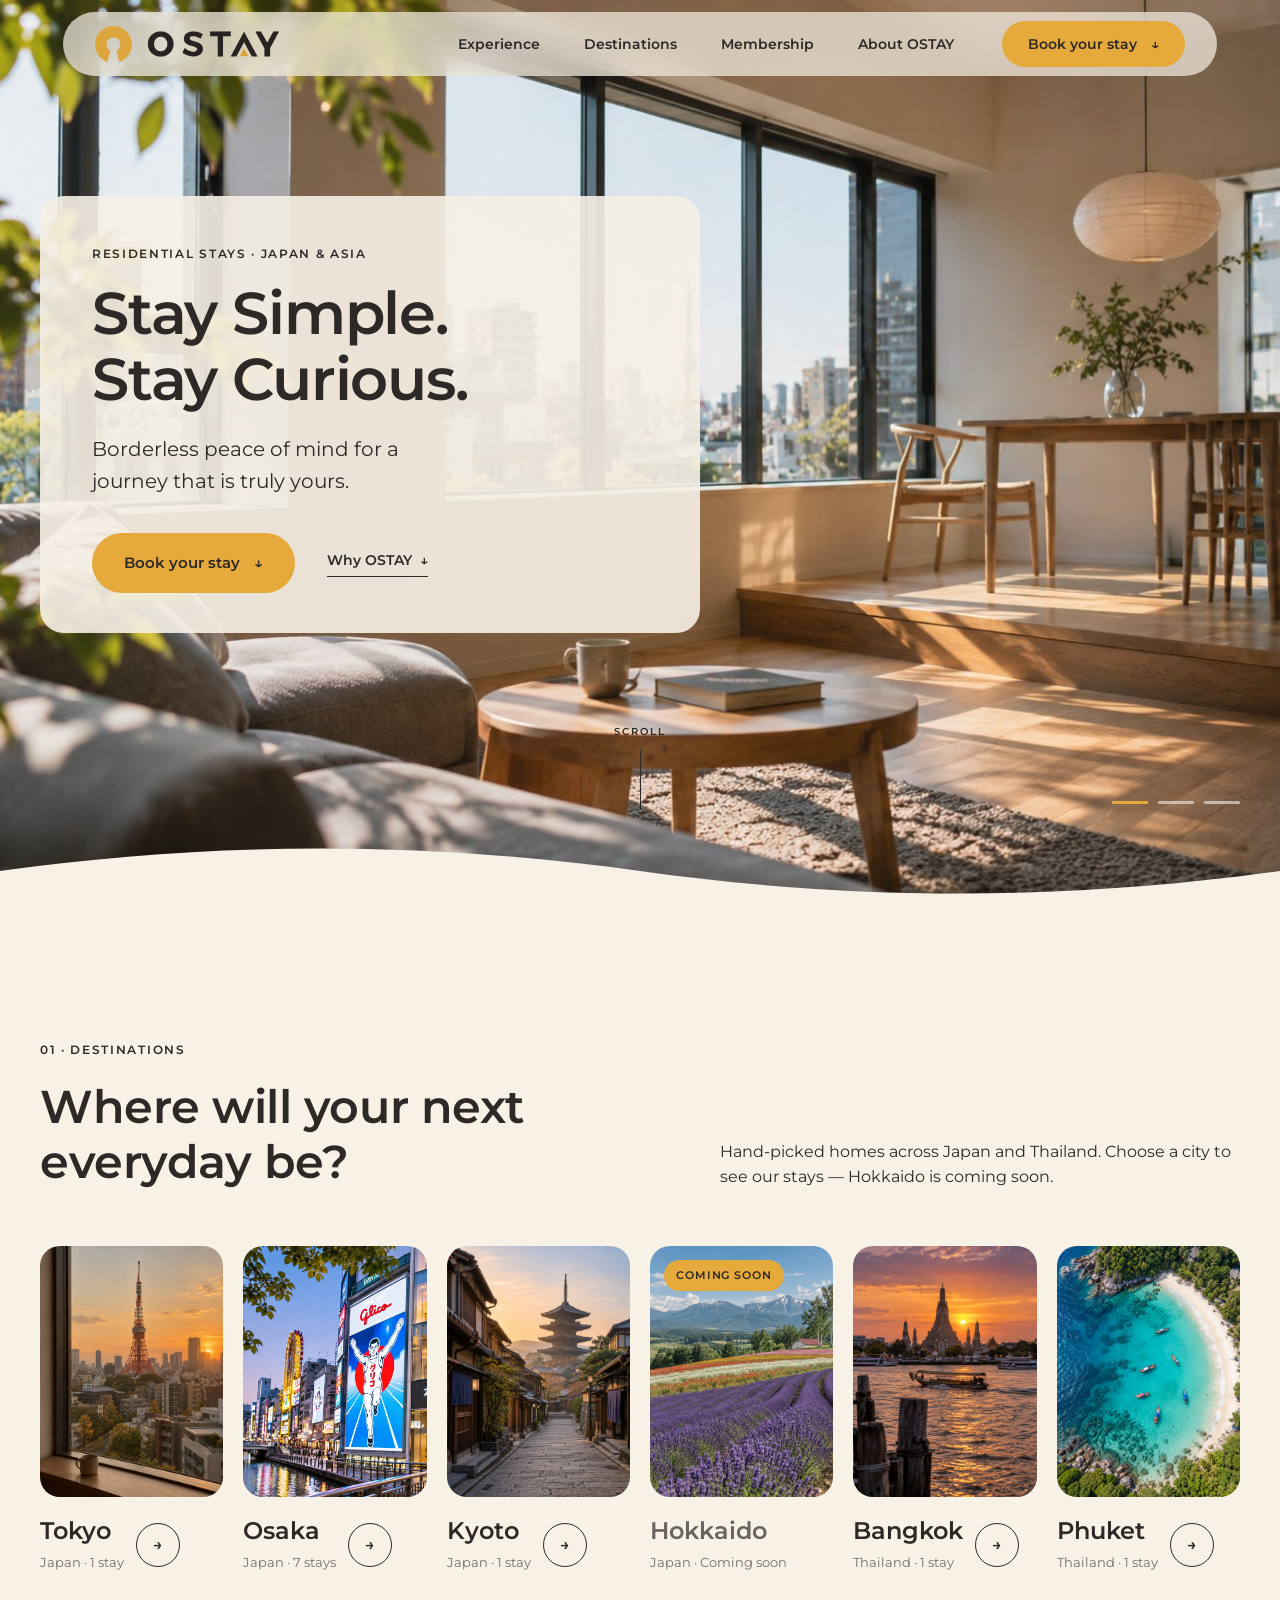
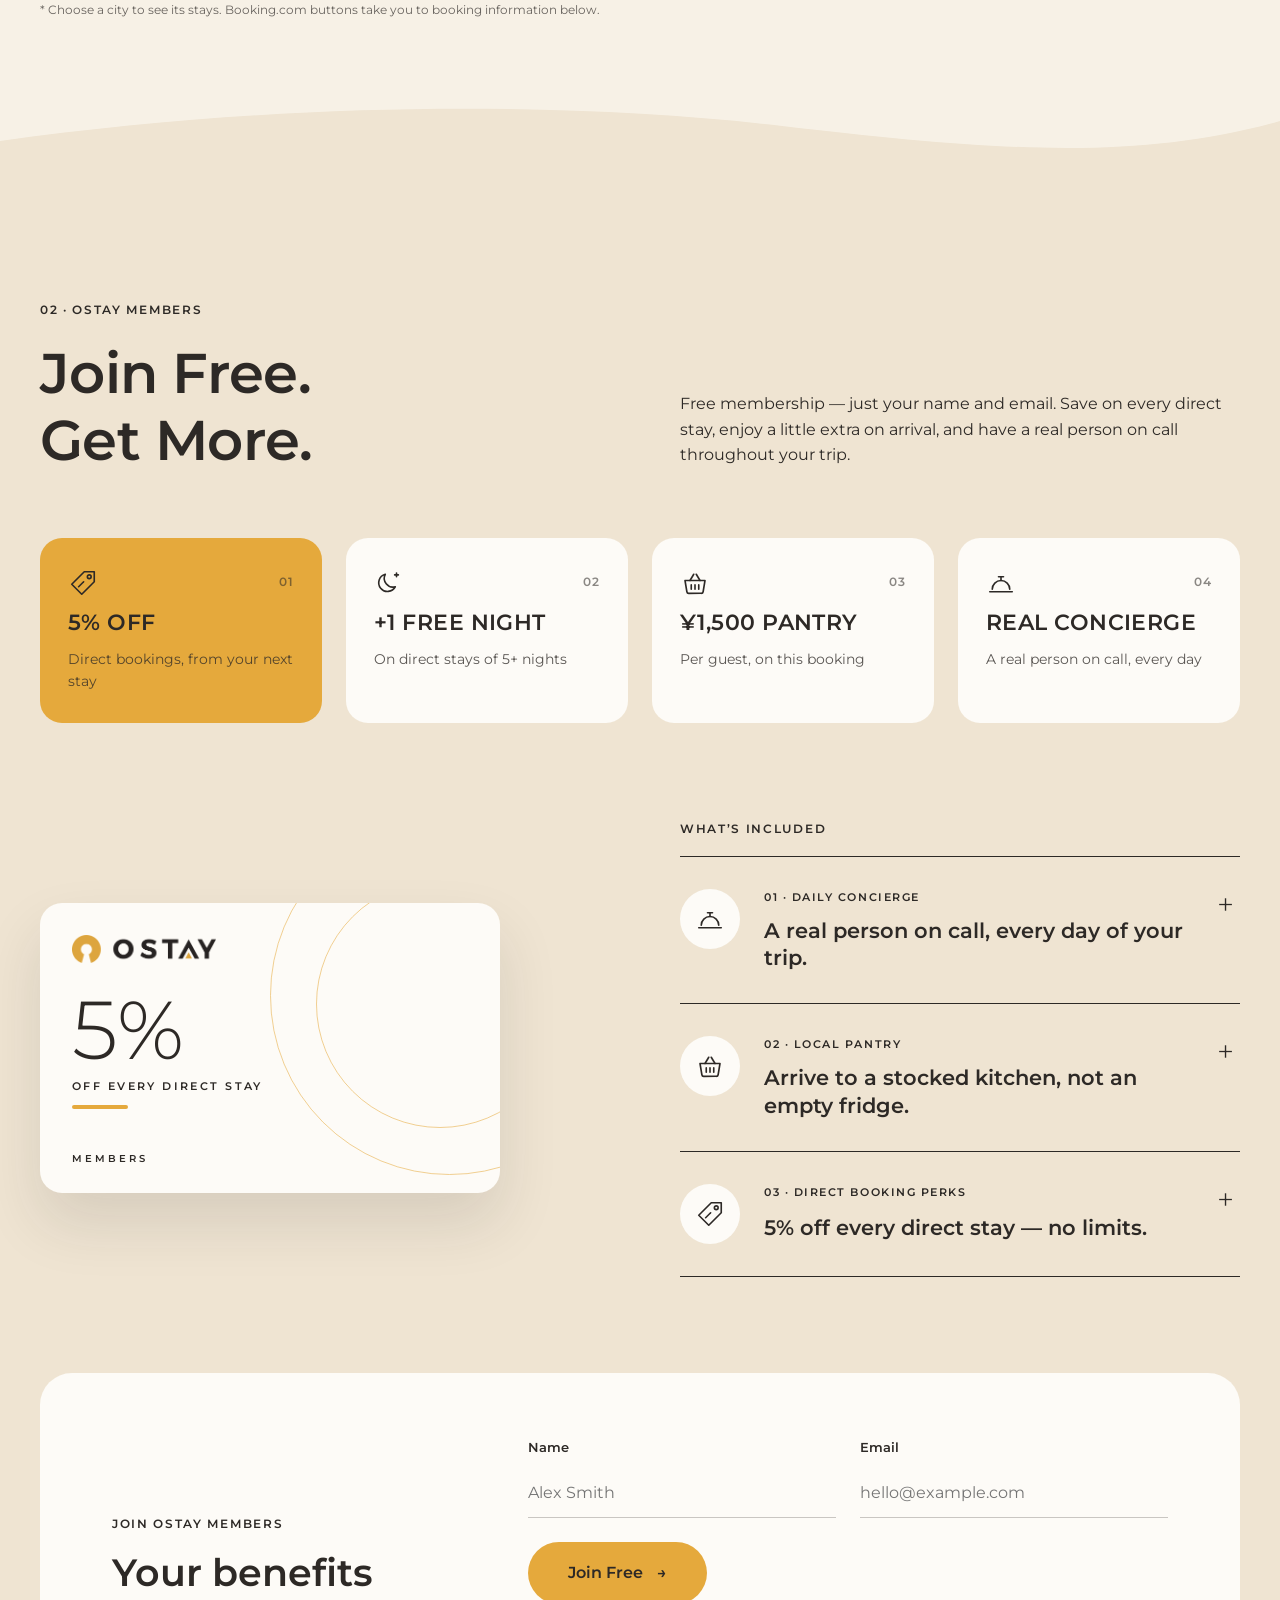
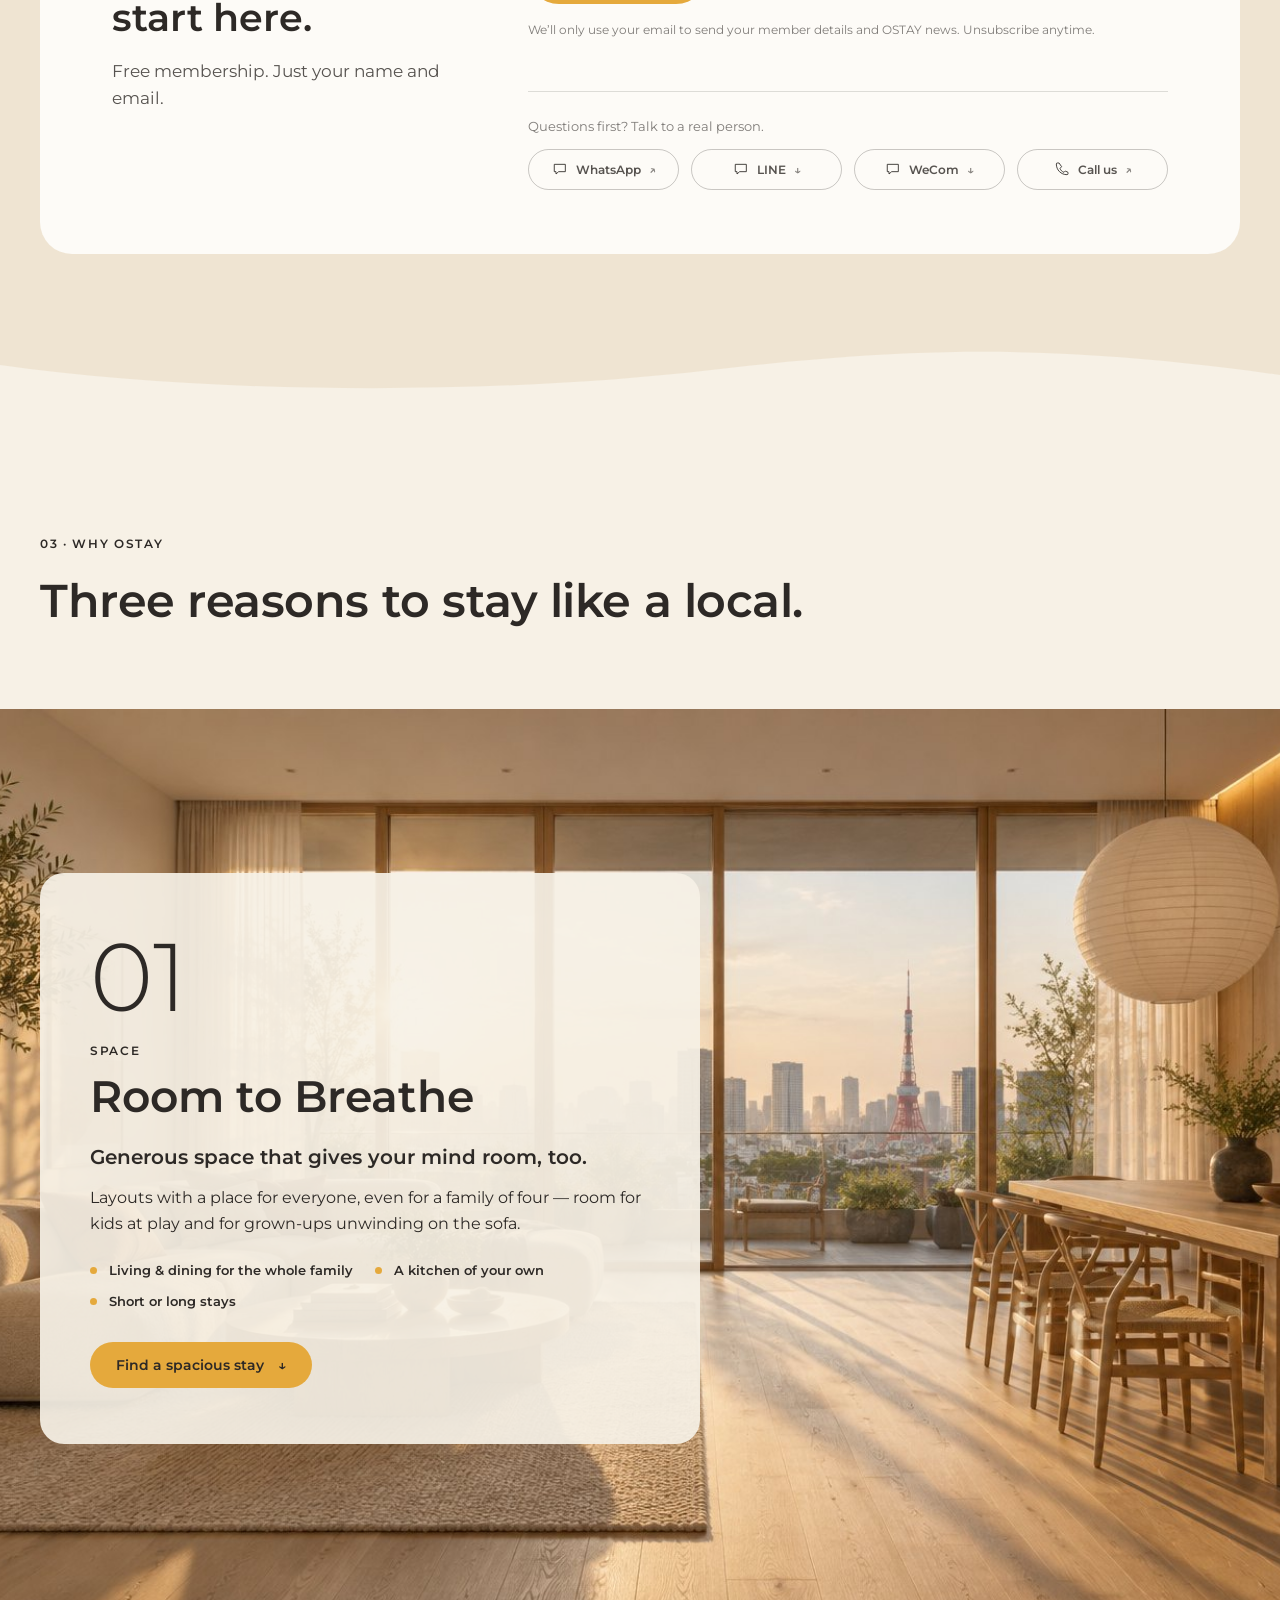
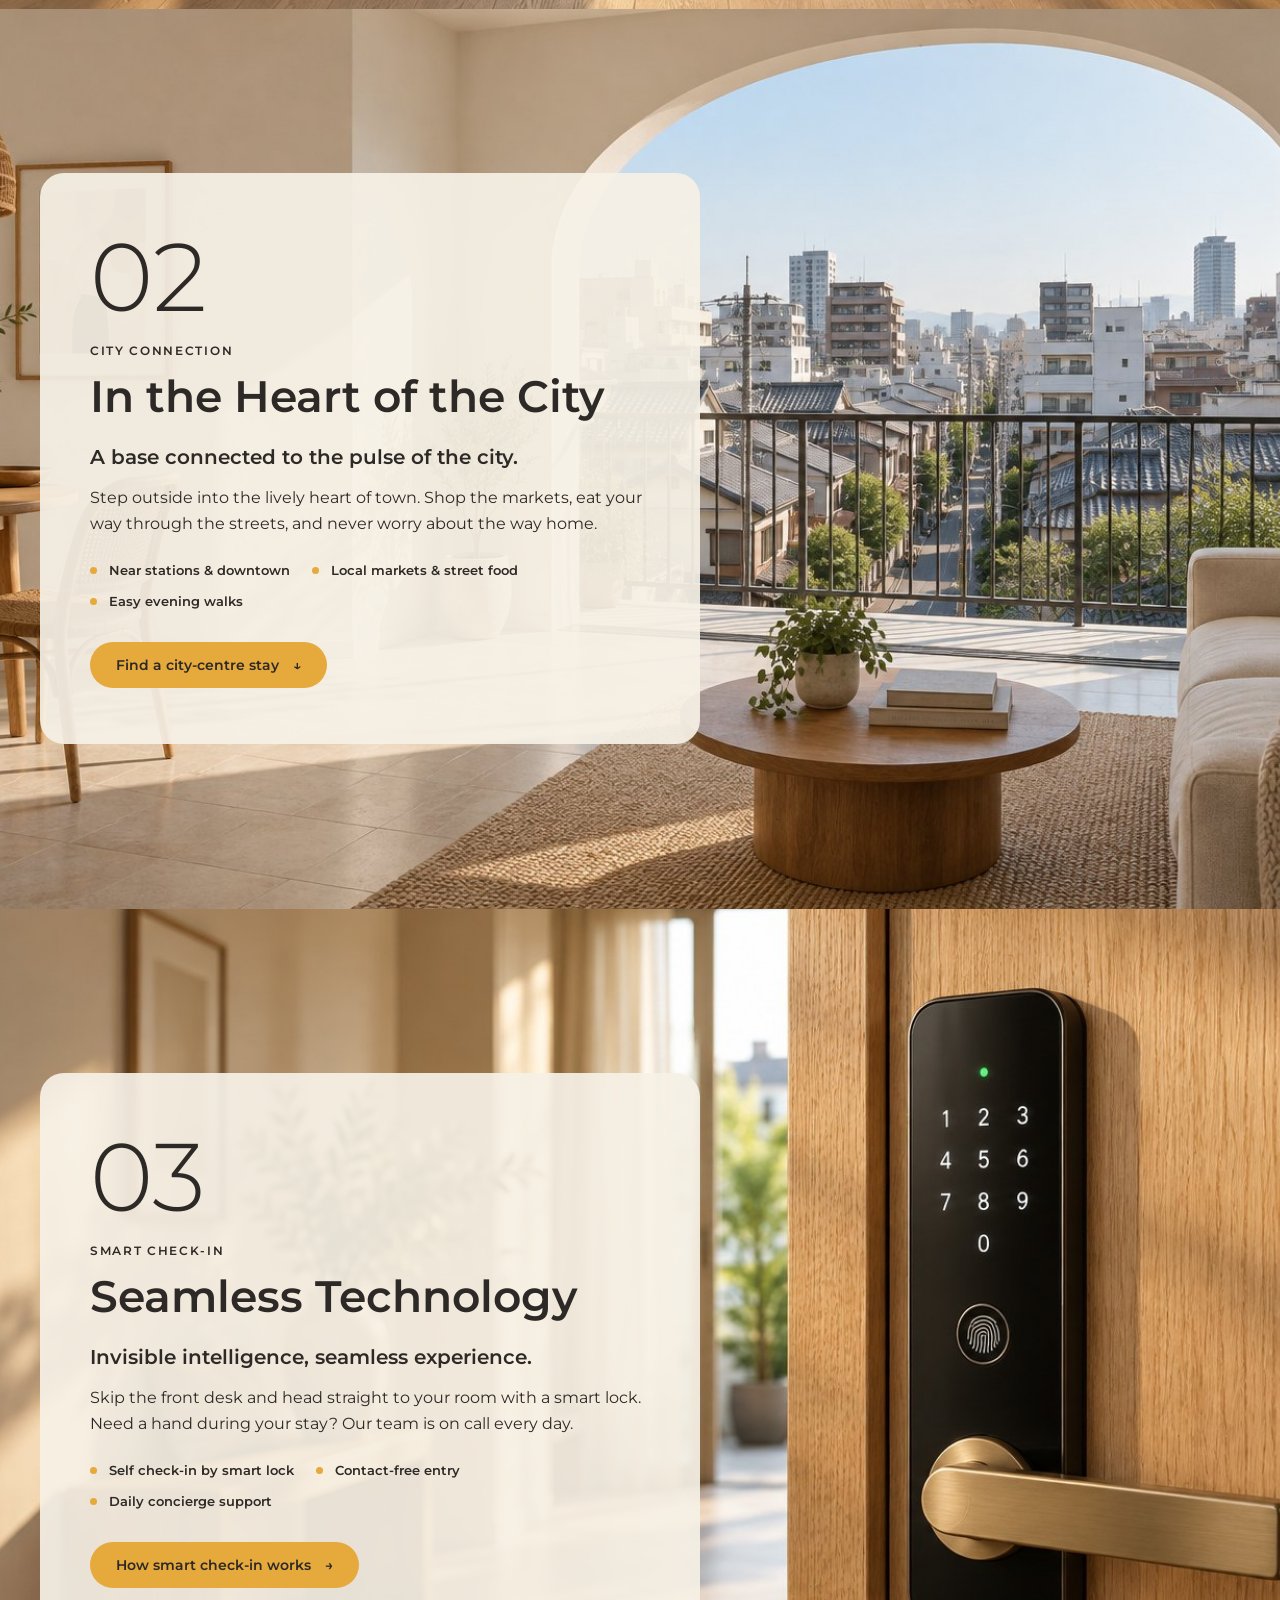
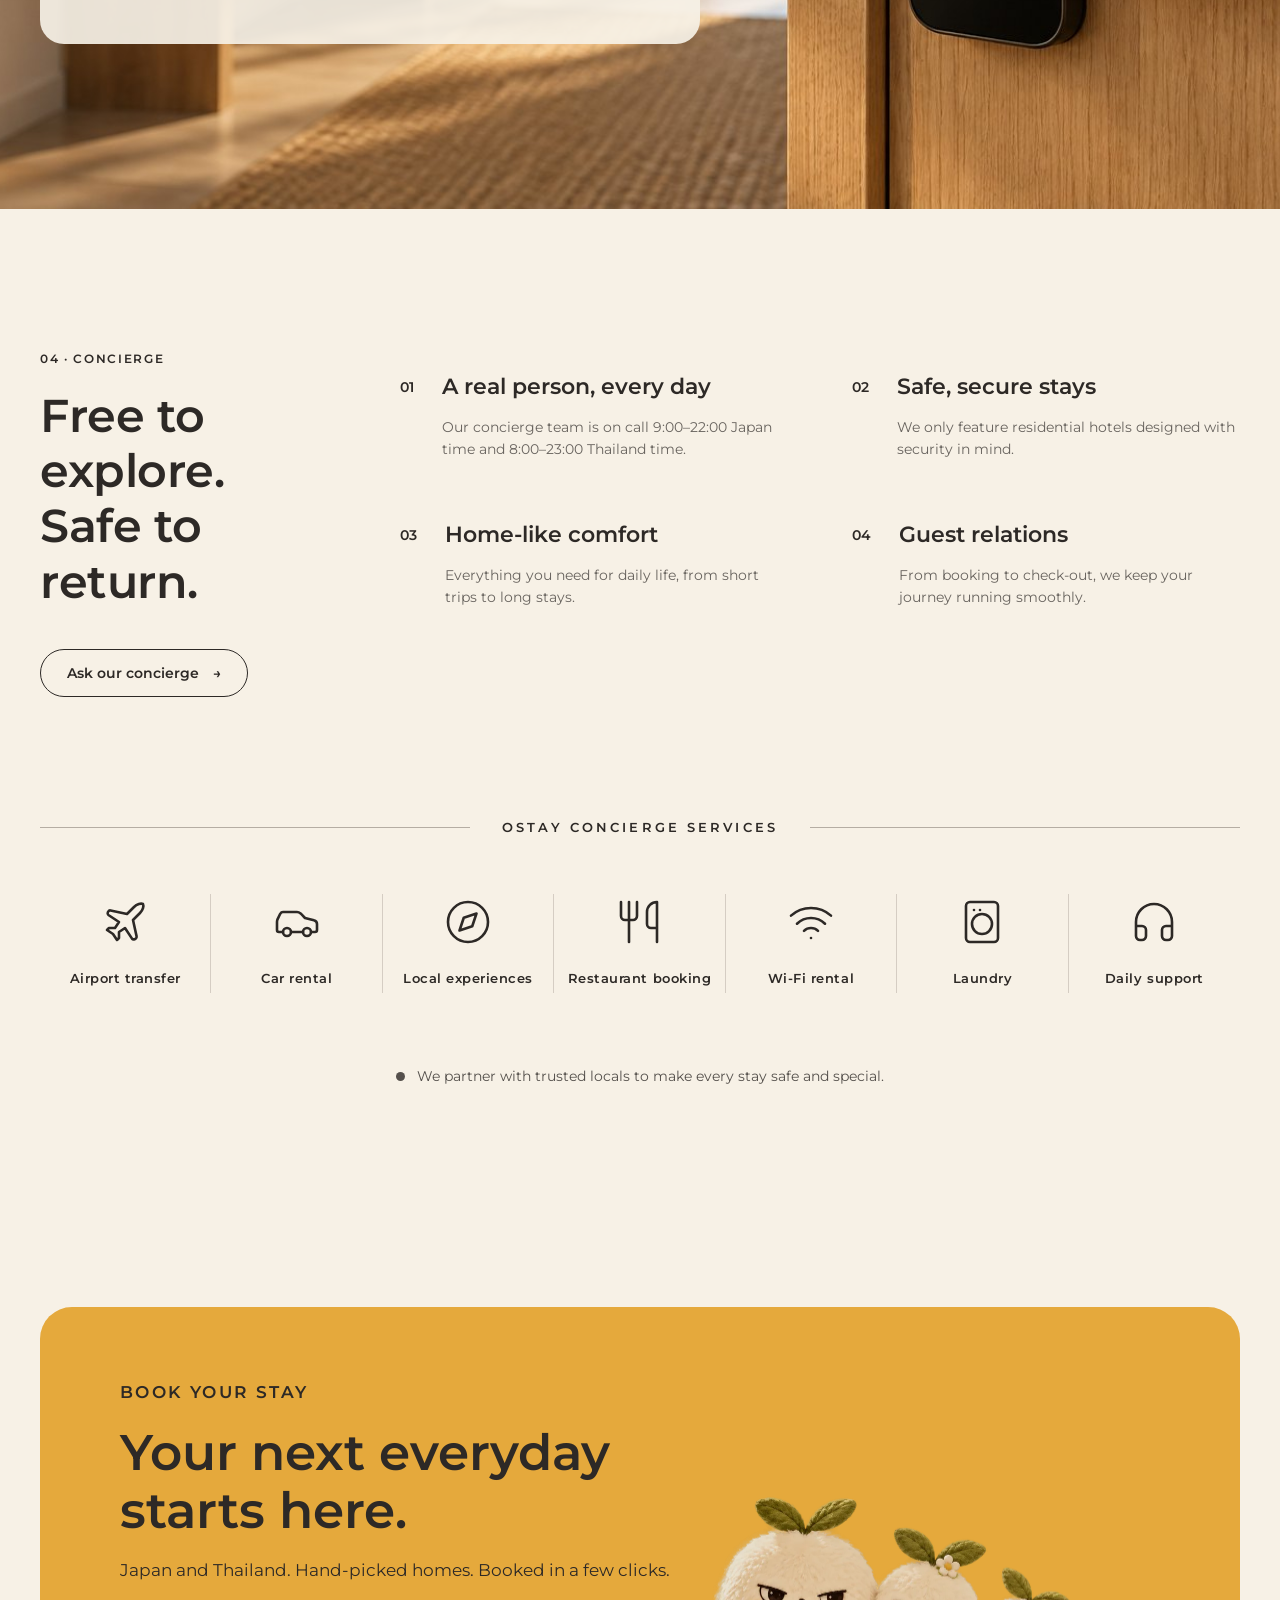
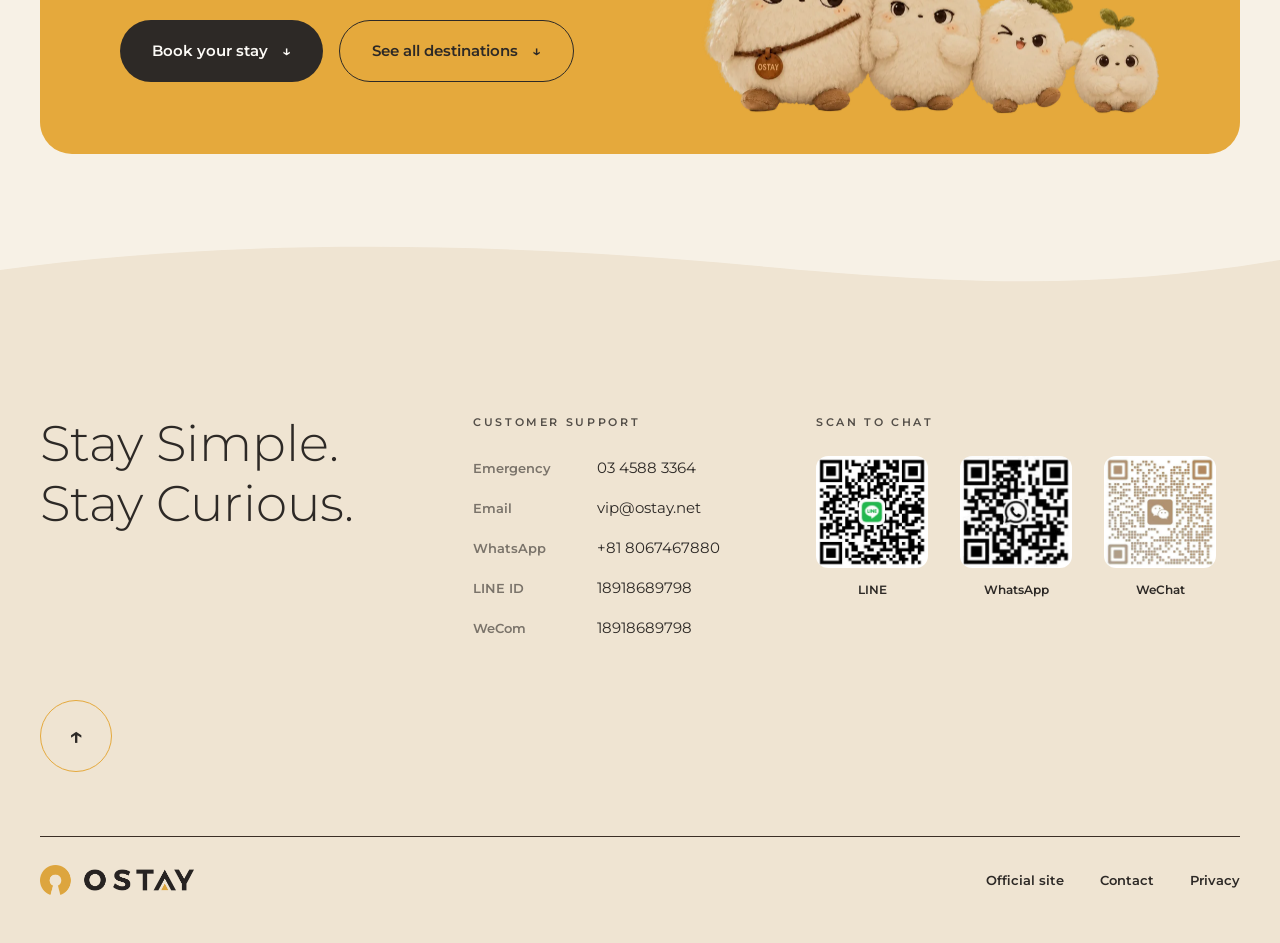
==== v2/index.html @ 5260f866 "Member images" ====
<!DOCTYPE html>
<html lang="en">
<head>
<meta charset="UTF-8">
<meta name="viewport" content="width=device-width, initial-scale=1">
<title>OSTAY — Stay Simple. Stay Curious.</title>
<meta name="robots" content="noindex">
<meta name="description" content="Residential stays across Japan & Asia. Borderless peace of mind for a journey that is truly yours.">
<meta property="og:title" content="OSTAY — Stay Simple. Stay Curious.">
<meta property="og:description" content="Residential stays across Japan & Asia.">
<meta property="og:image" content="../assets/hero/slides/07-tokyo-tower-living.jpg">
<link rel="icon" type="image/png" href="../assets/brand/favicon.png">
<link rel="apple-touch-icon" href="../assets/brand/apple-touch-icon.png">
<link rel="preconnect" href="https://fonts.googleapis.com">
<link rel="preconnect" href="https://fonts.gstatic.com" crossorigin>
<link href="https://fonts.googleapis.com/css2?family=Montserrat:wght@300;400;600&display=swap" rel="stylesheet">
<link rel="stylesheet" href="style.css?v=v2-20261110">
<script>addEventListener("error",function(){document.documentElement.classList.add("no-anim")},true)</script>
</head>
<body>

<!-- Header -->
<header class="header" id="header">
  <div class="wrap">
    <a href="#top" class="logo" aria-label="OSTAY home"><img src="../assets/brand/ostay-logo.png" alt="OSTAY"></a>
    <nav class="nav" id="nav">
      <a href="#why">Experience</a>
      <a href="#destinations">Destinations</a>
      <a href="#members">Membership</a>
      <a href="#concierge">About OSTAY</a>
    </nav>
    <a class="btn btn--yellow btn--sm" data-booking="main" href="#book">Book your stay <span class="arr down">↓</span></a>
    <button class="menu-btn" id="menuBtn" aria-label="Menu" aria-expanded="false"><span></span><span></span><span></span></button>
  </div>
</header>

<main id="top">

<!-- Hero -->
<section class="hero">
  <div class="hero__bg" id="heroSlides" role="img" aria-label="OSTAY stays in Tokyo, Osaka and Phuket">
    <div class="hero__slide is-on" style="--img:url(../assets/hero/slides/07-tokyo-tower-living.jpg)"></div>
  </div>
  <div class="hero__dots" id="heroDots" aria-label="Choose image"></div>
  <div class="wrap">
    <div class="hero__panel reveal">
      <p class="eyebrow" data-t="hero.eyebrow">Residential stays · Japan &amp; Asia</p>
      <h1 data-t="hero.title">Stay Simple.<br>Stay Curious.</h1>
      <p class="sub" data-t="hero.subtitle">Borderless peace of mind for a journey that is truly yours.</p>
      <div class="hero__ctas">
        <a class="btn btn--yellow" data-booking="main" href="#book">Book your stay <span class="arr down">↓</span></a>
        <a class="link" href="#why">Why OSTAY <span>↓</span></a>
      </div>
    </div>
  </div>
  <div class="scroll-cue" aria-hidden="true">SCROLL<i></i></div>
  <svg class="wave" viewBox="0 0 1800 60" preserveAspectRatio="none" aria-hidden="true"><path d="M0 30 C300 0 600 0 900 30 S1500 60 1800 30 V60 H0Z" fill="#F7F1E6"/></svg>
</section>

<!-- 01 Destinations -->
<section class="section dest" id="destinations">
  <div class="wrap">
    <div class="dest__head reveal">
      <div>
        <p class="eyebrow" data-t="destinations.eyebrow">01 · Destinations</p>
        <h2 class="h2" data-t="destinations.title">Where will your next<br>everyday be?</h2>
      </div>
      <p class="lead" data-t="destinations.lead">Hand-picked homes across Japan and Thailand. Choose a city to see our stays — Hokkaido is coming soon.</p>
    </div>
    <div class="dest__stage" id="destStage">
      <div class="cities reveal" id="cityGrid" role="list"></div>
      <div class="city-view" id="cityView" hidden>
        <aside class="city-panel">
          <button class="city-back" id="cityBack" type="button"><span aria-hidden="true">←</span> All cities</button>
          <div class="city-panel__img" id="cityPanelImg"></div>
          <h3 class="city-panel__name" id="cityPanelName"></h3>
          <p class="city-panel__meta" id="cityPanelMeta"></p>
          <a class="link city-panel__all" id="cityAll" href="#book" hidden>View all stays <span>↓</span></a>
        </aside>
        <div class="city-hotels">
          <p class="city-hotels__head" id="cityCount"></p>
          <div class="hotels" id="hotels" aria-live="polite"></div>
        </div>
      </div>
    </div>
    <p class="note">* Choose a city to see its stays. Booking.com buttons take you to booking information below.</p>
  </div>
</section>

<!-- 02 Members -->
<section class="section members" id="members">
  <svg class="wave top" viewBox="0 0 1800 60" preserveAspectRatio="none" aria-hidden="true"><path d="M0 40 C400 0 800 0 1100 25 S1600 60 1800 20 V60 H0Z" fill="#EFE4D2"/></svg>
  <div class="wrap">
    <div class="mem__head reveal">
      <div>
        <p class="eyebrow">02 · OSTAY Members</p>
        <h2 class="h2 mem__title">Join Free.<br>Get More.</h2>
      </div>
      <p class="lead">Free membership — just your name and email. Save on every direct stay, enjoy a little extra on arrival, and have a real person on call throughout your trip.</p>
    </div>

    <ul class="perks" aria-label="Member benefits">
      <li class="perk perk--hi"><img class="ic" src="../assets/icons/m/tag.svg" alt="" aria-hidden="true"><b class="perk__no">01</b><strong>5% OFF</strong><span>Direct bookings, from your next stay</span></li>
      <li class="perk"><img class="ic" src="../assets/icons/m/moon.svg" alt="" aria-hidden="true"><b class="perk__no">02</b><strong>+1 FREE NIGHT</strong><span>On direct stays of 5+ nights</span></li>
      <li class="perk"><img class="ic" src="../assets/icons/m/basket.svg" alt="" aria-hidden="true"><b class="perk__no">03</b><strong>¥1,500 PANTRY</strong><span>Per guest, on this booking</span></li>
      <li class="perk"><img class="ic" src="../assets/icons/m/bell.svg" alt="" aria-hidden="true"><b class="perk__no">04</b><strong>REAL CONCIERGE</strong><span>A real person on call, every day</span></li>
    </ul>

    <div class="mem__detail">
      <div class="mem__cardwrap reveal">
        <div class="member-card" id="memberCard">
          <i class="ring r1"></i><i class="ring r2"></i>
          <img class="mc__logo" src="../assets/brand/ostay-logo.png" alt="OSTAY">
          <div class="mc__deal"><b>5%</b><small>Off every direct stay</small><i></i></div>
          <span class="mc__label">MEMBERS</span>
        </div>
      </div>
      <div class="reveal">
        <p class="eyebrow mem__inc">What’s included</p>
        <div class="acc" id="acc">
          <div class="acc__item">
            <button class="acc__btn" aria-expanded="false">
              <span class="acc__badge"><img class="ic" src="../assets/icons/m/bell.svg" alt="" aria-hidden="true"></span>
              <span class="acc__num">01 · Daily concierge</span>
              <span class="acc__title">A real person on call,<br> every day of your trip.</span>
              <span class="acc__icon">+</span>
            </button>
            <div class="acc__panel"><div><div class="acc__content"><div>
              <p>Every day<br>Japan 9:00–22:00 · Thailand 8:00–23:00</p>
              <p class="svc__h">Complimentary</p>
              <ul class="svc"><li><img class="ic" src="../assets/icons/m/car.svg" alt="" aria-hidden="true"><span>Car arrangement</span></li><li><img class="ic" src="../assets/icons/m/pin.svg" alt="" aria-hidden="true"><span>Directions</span></li><li><img class="ic" src="../assets/icons/m/compass.svg" alt="" aria-hidden="true"><span>Local tips</span></li><li><img class="ic" src="../assets/icons/m/dining.svg" alt="" aria-hidden="true"><span>Restaurant booking</span></li><li><img class="ic" src="../assets/icons/m/support.svg" alt="" aria-hidden="true"><span>Help during your stay</span></li></ul>
              <p class="svc__h">Paid add-ons</p>
              <ul class="svc"><li><img class="ic" src="../assets/icons/m/luggage.svg" alt="" aria-hidden="true"><span>Luggage &amp; lost-item delivery</span></li><li><img class="ic" src="../assets/icons/m/ticket.svg" alt="" aria-hidden="true"><span>Shinkansen tickets</span></li></ul>
              <div class="hotel__tags"><span class="tag">All members</span></div>
            </div>
              <img class="acc__img" src="../assets/members/01-concierge-desk.jpg" alt="" loading="lazy">
            </div></div></div>
          </div>
          <div class="acc__item">
            <button class="acc__btn" aria-expanded="false">
              <span class="acc__badge"><img class="ic" src="../assets/icons/m/basket.svg" alt="" aria-hidden="true"></span>
              <span class="acc__num">02 · Local pantry</span>
              <span class="acc__title">Arrive to a stocked kitchen,<br> not an empty fridge.</span>
              <span class="acc__icon">+</span>
            </button>
            <div class="acc__panel"><div><div class="acc__content"><div>
              <p>One complimentary OSTAY Local Pantry Selection for every guest on this booking — normally ¥1,500 per person.</p>
              <div class="hotel__tags"><span class="tag">This booking</span><span class="tag">Per guest</span></div>
            </div>
              <img class="acc__img" src="../assets/members/02-pantry-fuji.jpg" alt="" loading="lazy">
            </div></div></div>
          </div>
          <div class="acc__item">
            <button class="acc__btn" aria-expanded="false">
              <span class="acc__badge"><img class="ic" src="../assets/icons/m/tag.svg" alt="" aria-hidden="true"></span>
              <span class="acc__num">03 · Direct booking perks</span>
              <span class="acc__title">5% off every direct stay —<br> no limits.</span>
              <span class="acc__icon">+</span>
            </button>
            <div class="acc__panel"><div><div class="acc__content"><div>
              <p>Book direct with OSTAY and pay 5% less than OTA prices, every time. Stay 5 nights or more and we add an extra night, free.</p>
              <div class="hotel__tags"><span class="tag">From your next booking</span><span class="tag">Direct booking only</span><span class="tag">Friends welcome</span></div>
            </div>
              <img class="acc__img" src="../assets/members/03-dinner-table.jpg" alt="" loading="lazy">
            </div></div></div>
          </div>
        </div>
      </div>
    </div>

    <div class="join reveal" id="contact">
      <div class="join__pitch">
        <p class="eyebrow">Join OSTAY Members</p>
        <h3 class="join__title">Your benefits<br>start here.</h3>
        <p class="join__sub">Free membership. Just your name and email.</p>
      </div>
      <div class="join__side">
        <form class="join__form" id="helloForm" method="POST" novalidate>
          <div class="join__fields">
            <div class="field"><label for="f-name">Name</label><input id="f-name" name="name" type="text" placeholder="Alex Smith" required autocomplete="name"></div>
            <div class="field"><label for="f-email">Email</label><input id="f-email" name="email" type="email" placeholder="hello@example.com" required autocomplete="email"></div>
          </div>
          <input type="text" name="_gotcha" style="display:none" tabindex="-1" autocomplete="off">
          <button class="btn btn--yellow join__btn" type="submit">Join Free <span class="arr fwd">→</span></button>
          <p class="join__privacy">We’ll only use your email to send your member details and OSTAY news. Unsubscribe anytime.</p>
          <p class="form-status" id="formStatus" role="status" aria-live="polite"></p>
        </form>
        <div class="join__talk">
          <p>Questions first? Talk to a real person.</p>
          <div class="talk">
            <a class="talk__btn" id="talkWhatsapp" href="https://wa.me/818067467880" target="_blank" rel="noopener"><img class="ic" src="../assets/icons/m/chat.svg" alt="" aria-hidden="true">WhatsApp <span>↗</span></a>
            <a class="talk__btn" href="#qrList"><img class="ic" src="../assets/icons/m/chat.svg" alt="" aria-hidden="true">LINE <span>↓</span></a>
            <a class="talk__btn" href="#qrList"><img class="ic" src="../assets/icons/m/chat.svg" alt="" aria-hidden="true">WeCom <span>↓</span></a>
            <a class="talk__btn" href="tel:+81345883364"><img class="ic" src="../assets/icons/m/phone.svg" alt="" aria-hidden="true">Call us <span>↗</span></a>
          </div>
        </div>
      </div>
    </div>
  </div>
  <svg class="wave bottom" viewBox="0 0 1800 50" preserveAspectRatio="none" aria-hidden="true"><path d="M0 20 C300 50 700 50 1000 25 S1500 0 1800 30 V50 H0Z" fill="#F7F1E6"/></svg>
</section>

<!-- 04 Why OSTAY -->
<section id="why">
  <div class="wrap why__intro reveal">
    <p class="eyebrow" data-t="why.eyebrow">03 · Why OSTAY</p>
    <h2 class="h2" data-t="why.title">Three reasons to stay like a local.</h2>
  </div>

  <div class="band band--space" data-bg="why.items.0.image" style="--img:url(../assets/why/01-space-golden-living.jpg)">
    <div class="wrap"><div class="band__card reveal">
      <div class="band__num">01</div>
      <p class="eyebrow" data-t="why.items.0.label" style="margin-top:16px">Space</p>
      <h3 data-t="why.items.0.title">Room to Breathe</h3>
      <p class="tagline" data-t="why.items.0.tagline">Generous space that gives your mind room, too.</p>
      <p class="body" data-t="why.items.0.body">Layouts with a place for everyone, even for a family of four — room for kids at play and for grown-ups unwinding on the sofa.</p>
      <ul class="dots" data-li="why.items.0.bullets"><li>Living &amp; dining for the whole family</li><li>A kitchen of your own</li><li>Short or long stays</li></ul>
      <a class="btn btn--yellow btn--sm" data-booking="main" href="#book"><span data-t="why.items.0.button">Find a spacious stay</span> <span class="arr down">↓</span></a>
    </div></div>
  </div>

  <div class="band band--city" data-bg="why.items.1.image" style="--img:url(../assets/why/02-city-arch-balcony.jpg)">
    <div class="wrap"><div class="band__card reveal">
      <div class="band__num">02</div>
      <p class="eyebrow" data-t="why.items.1.label" style="margin-top:16px">City connection</p>
      <h3 data-t="why.items.1.title">In the Heart of the City</h3>
      <p class="tagline" data-t="why.items.1.tagline">A base connected to the pulse of the city.</p>
      <p class="body" data-t="why.items.1.body">Step outside into the lively heart of town. Shop the markets, eat your way through the streets, and never worry about the way home.</p>
      <ul class="dots" data-li="why.items.1.bullets"><li>Near stations &amp; downtown</li><li>Local markets &amp; street food</li><li>Easy evening walks</li></ul>
      <a class="btn btn--yellow btn--sm" data-booking="main" href="#book"><span data-t="why.items.1.button">Find a city-centre stay</span> <span class="arr down">↓</span></a>
    </div></div>
  </div>

  <div class="band band--tech" data-bg="why.items.2.image" style="--img:url(../assets/why/03-smart-lock-closeup.jpg)">
    <div class="wrap"><div class="band__card reveal">
      <div class="band__num">03</div>
      <p class="eyebrow" data-t="why.items.2.label" style="margin-top:16px">Smart check-in</p>
      <h3 data-t="why.items.2.title">Seamless Technology</h3>
      <p class="tagline" data-t="why.items.2.tagline">Invisible intelligence, seamless experience.</p>
      <p class="body" data-t="why.items.2.body">Skip the front desk and head straight to your room with a smart lock. Need a hand during your stay? Our team is on call every day.</p>
      <ul class="dots" data-li="why.items.2.bullets"><li>Self check-in by smart lock</li><li>Contact-free entry</li><li>Daily concierge support</li></ul>
      <a class="btn btn--yellow btn--sm" href="#concierge"><span data-t="why.items.2.button">How smart check-in works</span> <span class="arr fwd">→</span></a>
    </div></div>
  </div>
</section>

<!-- 05 Concierge -->
<section class="section cons" id="concierge">
  <div class="wrap">
    <div class="cons__top">
      <div class="cons__head reveal">
        <p class="eyebrow" data-t="concierge.eyebrow">04 · Concierge</p>
        <h2 class="h2" data-t="concierge.title">Free to explore.<br>Safe to return.</h2>
        <a class="btn btn--ghost btn--sm cons__cta" href="#contact">Ask our concierge <span class="arr fwd">→</span></a>
      </div>
      <div class="points reveal">
        <div><b>01</b><div><h4 data-t="concierge.points.0.title">A real person, every day</h4><p data-t="concierge.points.0.body">Our concierge team is on call 9:00–22:00 Japan time and 8:00–23:00 Thailand time.</p></div></div>
        <div><b>02</b><div><h4 data-t="concierge.points.1.title">Safe, secure stays</h4><p data-t="concierge.points.1.body">We only feature residential hotels designed with security in mind.</p></div></div>
        <div><b>03</b><div><h4 data-t="concierge.points.2.title">Home-like comfort</h4><p data-t="concierge.points.2.body">Everything you need for daily life, from short trips to long stays.</p></div></div>
        <div><b>04</b><div><h4 data-t="concierge.points.3.title">Guest relations</h4><p data-t="concierge.points.3.body">From booking to check-out, we keep your journey running smoothly.</p></div></div>
      </div>
    </div>
    <div class="services reveal">
      <h5><span>OSTAY Concierge Services</span></h5>
      <ul>
        <li><img src="../assets/icons/airport.svg" alt=""><span class="lg">Airport transfer</span><span class="sm">Airport</span></li>
        <li><img src="../assets/icons/car.svg" alt=""><span class="lg">Car rental</span><span class="sm">Car rental</span></li>
        <li><img src="../assets/icons/local.svg" alt=""><span class="lg">Local experiences</span><span class="sm">Local tours</span></li>
        <li><img src="../assets/icons/restaurant.svg" alt=""><span class="lg">Restaurant booking</span><span class="sm">Dining</span></li>
        <li><img src="../assets/icons/wifi.svg" alt=""><span class="lg">Wi-Fi rental</span><span class="sm">Wi-Fi</span></li>
        <li><img src="../assets/icons/laundry.svg" alt=""><span class="lg">Laundry</span><span class="sm">Laundry</span></li>
        <li><img src="../assets/icons/support.svg" alt=""><span class="lg">Daily support</span><span class="sm">Daily support</span></li>
      </ul>
      <p class="partner" data-t="concierge.partner">We partner with trusted locals to make every stay safe and special.</p>
      <a class="btn btn--ghost cons__cta-m" href="#contact">Ask our concierge <span class="arr fwd">→</span></a>
    </div>
  </div>
</section>

<!-- Booking CTA -->
<section class="cta" id="book">
  <div class="wrap">
    <div class="cta__box reveal">
      <p class="eyebrow" data-t="cta.eyebrow">Book your stay</p>
      <h2 data-t="cta.title">Your next everyday<br>starts here.</h2>
      <p data-t="cta.lead">Japan and Thailand. Hand-picked homes. Booked in a few clicks.</p>
      <div class="cta__btns">
        <a class="btn btn--dark" data-booking="main" href="#book">Book your stay <span class="arr down">↓</span></a>
        <a class="btn btn--ghost" href="#destinations">See all destinations <span class="arr down">↓</span></a>
      </div>
      <img class="cta__mascot" src="../assets/brand/mascot-family.webp" alt="The OSTAY family mascots">
    </div>
  </div>
</section>

</main>

<!-- Footer -->
<footer class="footer">
  <svg class="wave top" viewBox="0 0 1800 60" preserveAspectRatio="none" aria-hidden="true"><path d="M0 35 C350 0 750 10 1050 30 S1550 55 1800 25 V60 H0Z" fill="#EFE4D2"/></svg>
  <div class="wrap">
    <div class="footer__top">
      <p class="footer__slogan" data-t="footer.slogan">Stay Simple.<br>Stay Curious.</p>
      <div class="support">
        <div class="support__col">
          <p class="eyebrow">Customer support</p>
          <dl id="contactList">
            <dt>Emergency</dt><dd><a href="tel:+81345883364">03 4588 3364</a></dd>
            <dt>Email</dt><dd><a href="mailto:vip@ostay.net">vip@ostay.net</a></dd>
            <dt>WhatsApp</dt><dd><a href="https://wa.me/818067467880" target="_blank" rel="noopener">+81 8067467880</a></dd>
            <dt>LINE ID</dt><dd>18918689798</dd>
            <dt>WeCom</dt><dd>18918689798</dd>
          </dl>
        </div>
        <div class="support__col">
          <p class="eyebrow">Scan to chat</p>
          <div class="qrs" id="qrList">
            <figure class="qr"><img src="../assets/qr/line.png" alt="LINE QR code" loading="lazy"><figcaption>LINE</figcaption></figure>
            <figure class="qr"><img src="../assets/qr/whatsapp.png" alt="WhatsApp QR code" loading="lazy"><figcaption>WhatsApp</figcaption></figure>
            <figure class="qr"><img src="../assets/qr/wechat.png" alt="WeChat QR code" loading="lazy"><figcaption>WeChat</figcaption></figure>
          </div>
        </div>
      </div>
      <a class="to-top" href="#top" aria-label="Back to top">↑</a>
    </div>
    <div class="footer__bottom">
      <img src="../assets/brand/ostay-logo.png" alt="OSTAY">
      <div class="footer__links">
        <a data-booking="main" href="#book">Official site</a>
        <a href="#contact">Contact</a>
        <a href="#" id="privacyLink">Privacy</a>
      </div>
    </div>
  </div>
</footer>

<!-- Mobile sticky booking bar -->
<div class="sticky-book" id="stickyBook">
  <span>Hand-picked homes</span>
  <a class="btn btn--yellow" data-booking="main" href="#book">Book <span class="arr down">↓</span></a>
</div>

<script src="script.js?v=v2-20261110"></script>
</body>
</html>
---- v2/style.css ----
/* OSTAY — Stay Simple. Stay Curious. */
:root{
  --obsidian:#2D2926; --yellow:#E5A93C; --bg:#F7F1E6; --sand:#EFE4D2; --ivory:#FDFBF7; --line:#3B2F26;
  --wrap:1560px; --gutter:120px;
  --ease:cubic-bezier(.22,.61,.36,1);
}
*{box-sizing:border-box;margin:0;padding:0}
html{scroll-behavior:smooth;scroll-padding-top:88px}
body{font-family:'Montserrat',system-ui,sans-serif;font-weight:400;color:var(--obsidian);background:var(--bg);line-height:1.6;-webkit-font-smoothing:antialiased}
img{display:block;max-width:100%}
a{color:inherit;text-decoration:none}
button,input{font:inherit;color:inherit}
.wrap{max-width:var(--wrap);margin:0 auto;padding:0 40px}
.eyebrow{font-size:12px;font-weight:600;letter-spacing:.14em;text-transform:uppercase}
.h2{font-size:clamp(34px,3.6vw,52px);font-weight:600;line-height:1.2;letter-spacing:-.01em;margin-top:20px}
.lead{font-size:16px;max-width:520px;margin-top:24px}
.note{font-size:12px;opacity:.7}

/* Buttons */
.btn{display:inline-flex;align-items:center;gap:14px;padding:18px 32px;border-radius:999px;font-size:15px;font-weight:600;transition:transform .3s var(--ease),background .3s,box-shadow .3s;cursor:pointer;border:0}
.btn--yellow{background:var(--yellow);color:var(--obsidian)}
.btn--dark{background:var(--obsidian);color:var(--ivory)}
.btn--ghost{background:transparent;border:1.5px solid var(--obsidian)}
.btn--sm{padding:12px 26px;font-size:14px}
.btn:hover{transform:translateY(-2px);box-shadow:0 10px 24px rgba(45,41,38,.14)}
.btn .arr{transition:transform .3s var(--ease)}
.btn:hover .arr.ext{transform:translate(3px,-3px)}
.btn:hover .arr.fwd{transform:translateX(4px)}
.btn:hover .arr.down{transform:translateY(3px)}
.link{font-size:14px;font-weight:600;border-bottom:1px solid currentColor;padding-bottom:4px;display:inline-flex;gap:8px}

/* Header */
.header{position:fixed;inset:0 0 auto 0;height:88px;z-index:50;background:var(--bg);transition:box-shadow .3s}
.header.scrolled{box-shadow:0 1px 0 rgba(45,41,38,.12)}
.header .wrap{height:100%;display:flex;align-items:center;justify-content:space-between}
.header .logo img{height:36px;width:auto}
.nav{display:flex;gap:44px;font-size:14px;font-weight:600;margin-left:auto;margin-right:48px}
.nav a{position:relative}
.nav a::after{content:'';position:absolute;left:0;bottom:-6px;height:2px;width:0;background:var(--yellow);transition:width .3s var(--ease)}
.nav a:hover::after{width:100%}
.menu-btn{display:none;background:none;border:0;width:44px;height:44px;cursor:pointer}
.menu-btn span{display:block;width:22px;height:2px;background:var(--obsidian);margin:5px auto;transition:.3s}

/* Hero */
.hero{position:relative;height:min(1200px,100vh);min-height:720px;overflow:hidden;padding-top:88px}
.hero__bg{position:absolute;inset:88px 0 0 0;background:var(--sand);overflow:hidden}
.hero__slide{position:absolute;inset:0;background:var(--img) center/cover no-repeat;opacity:0;transform:scale(1.06);transition:opacity 1.4s var(--ease),transform 8s linear}
.hero__slide.is-on{opacity:1;transform:scale(1)}
.hero__dots{position:absolute;z-index:3;right:40px;bottom:96px;display:flex;align-items:center;gap:10px}
.hero__dot{position:relative;width:36px;height:3px;border:0;padding:0;border-radius:2px;background:rgba(255,255,255,.55);cursor:pointer;overflow:hidden}
.hero__dot::after{content:'';position:absolute;inset:0;background:var(--yellow);transform:scaleX(0);transform-origin:left}
.hero__dot.is-on::after{animation:dotFill var(--dur,6s) linear forwards}
.hero.paused .hero__dot.is-on::after{animation-play-state:paused}
.hero__dot:hover{background:#fff}
.hero__caption{position:absolute;z-index:3;right:40px;bottom:112px;font-size:12px;font-weight:600;letter-spacing:.08em;color:#fff;text-shadow:0 1px 8px rgba(0,0,0,.35);transition:opacity .4s}
@keyframes dotFill{to{transform:scaleX(1)}}
@keyframes heroZoom{from{transform:scale(1.06)}to{transform:scale(1)}}
.hero__panel{position:relative;z-index:2;margin-top:clamp(60px,12vh,160px);max-width:660px;background:rgba(247,241,230,.9);padding:48px 52px 40px;border-radius:24px}
.hero h1{white-space:nowrap;font-size:clamp(44px,4.6vw,76px);font-weight:600;line-height:1.12;letter-spacing:-.02em;margin:18px 0 20px}
.hero p.sub{font-size:20px;max-width:340px}
.hero__ctas{display:flex;align-items:center;gap:32px;margin-top:36px;flex-wrap:wrap}
.hero .note{margin-top:16px}
.scroll-cue{position:absolute;z-index:2;left:50%;bottom:90px;transform:translateX(-50%);display:flex;flex-direction:column;align-items:center;gap:10px;font-size:10px;font-weight:600;letter-spacing:.2em}
.scroll-cue i{position:relative;width:1px;height:60px;background:var(--obsidian);overflow:hidden}
.scroll-cue i::after{content:'';position:absolute;left:0;top:-22px;width:1px;height:22px;background:var(--yellow);animation:cue 2s infinite var(--ease)}
@keyframes cue{to{top:60px}}
.wave{position:absolute;left:0;width:100%;display:block;pointer-events:none}
.hero .wave{bottom:-1px;height:60px;z-index:3}

/* Sections */
.section{position:relative;padding:140px 0}

/* Destinations */
.dest__head{display:flex;justify-content:space-between;align-items:flex-end;gap:40px;flex-wrap:wrap}
/* City-first destinations */
.dest__stage{position:relative;margin-top:56px}
.cities{display:grid;grid-template-columns:repeat(6,1fr);gap:20px}
.city--soon{cursor:default}
.city__img{position:relative}
.city--soon .city__img img{filter:saturate(.75)}

.city__badge{position:absolute;left:14px;top:14px;background:var(--yellow);color:var(--obsidian);font-size:11px;font-weight:600;letter-spacing:.08em;text-transform:uppercase;padding:7px 12px;border-radius:99px}
.city--soon .city__name{opacity:.7}
.city{display:flex;flex-direction:column;gap:20px;text-align:left;background:none;border:0;padding:0;cursor:pointer;transition:opacity .35s var(--ease),transform .35s var(--ease)}
.city__img{aspect-ratio:292/400;border-radius:20px;overflow:hidden;background:var(--sand)}
.city__img img{width:100%;height:100%;object-fit:cover;transition:transform .8s var(--ease)}
.city:hover .city__img img{transform:scale(1.05)}
.city__meta{display:flex;align-items:center;justify-content:space-between;gap:12px}
.city__name{display:block;font-size:24px;font-weight:600;line-height:1.2}
.city__sub{display:block;font-size:13px;opacity:.65;margin-top:6px}
.city__arrow{flex-shrink:0;width:44px;height:44px;border-radius:50%;border:1.2px solid var(--obsidian);display:grid;place-items:center;font-weight:600;transition:background .3s,border-color .3s,transform .3s var(--ease)}
.city:hover .city__arrow{background:var(--yellow);border-color:var(--yellow);transform:translateX(3px)}
.city.is-leaving{opacity:0;transform:translateY(14px)}
.city.is-entering{animation:cityIn .5s var(--ease) both}
@keyframes cityIn{from{opacity:0;transform:translateY(14px)}to{opacity:1;transform:none}}
.city-view{display:grid;grid-template-columns:420px 1fr;gap:80px;align-items:start}
.city-view[hidden]{display:none}
.city-panel{position:sticky;top:120px;display:flex;flex-direction:column;align-items:flex-start;gap:20px}
.city-back{display:inline-flex;align-items:center;gap:10px;padding:12px 24px 12px 22px;border-radius:999px;border:1.2px solid var(--obsidian);background:none;font-size:14px;font-weight:600;cursor:pointer;transition:background .3s,border-color .3s}
.city-back:hover{background:var(--yellow);border-color:var(--yellow)}
.city-panel__img{width:100%;aspect-ratio:420/540;border-radius:24px;background:var(--sand) var(--img) center/cover no-repeat;transform-origin:top left}
.city-panel__name{font-size:44px;font-weight:600;line-height:1.1}
.city-panel__meta{font-size:15px;opacity:.65;margin-top:-8px}
.city-hotels__head{font-size:14px;font-weight:600;margin:14px 0 24px}
.hotels{display:grid;grid-template-columns:repeat(3,1fr);gap:24px}
.hotel.slide-in{opacity:0;animation:hotelIn .55s var(--ease) forwards}
@keyframes hotelIn{from{opacity:0;transform:translateX(48px)}to{opacity:1;transform:none}}
.city-view.is-leaving .city-hotels{opacity:0;transform:translateX(40px);transition:opacity .3s var(--ease),transform .3s var(--ease)}
.city-view.is-leaving .city-panel{opacity:0;transition:opacity .3s var(--ease)}
.hotel{background:var(--ivory);border-radius:20px;overflow:hidden;display:flex;flex-direction:column}
@keyframes cardIn{to{opacity:1;transform:none}}
.hotel__img{aspect-ratio:3/2;overflow:hidden;background:var(--sand)}
.hotel__img img{width:100%;height:100%;object-fit:cover;transition:transform .8s var(--ease)}
.hotel:hover .hotel__img img{transform:scale(1.05)}
.hotel__body{padding:24px 26px 26px;display:flex;flex-direction:column;gap:10px;flex:1}
.hotel__name{font-size:20px;font-weight:600}
.hotel__loc{font-size:14px;display:flex;align-items:flex-start;gap:8px}
.hotel__loc svg{margin-top:2px}
.hotel__loc svg{flex-shrink:0;opacity:.8}
.hotel__addr{font-size:13px;opacity:.65;margin-bottom:6px}
.hotel__tags{display:flex;gap:8px;flex-wrap:wrap}
.tag{font-size:11px;font-weight:600;padding:6px 12px;border-radius:999px;background:var(--bg)}
.bk-btn{margin-top:auto;align-self:flex-start;display:inline-flex;align-items:center;gap:10px;padding:12px 18px;border-radius:999px;background:#fff;border:1px solid rgba(45,41,38,.18);font-size:13px;font-weight:600;transition:box-shadow .3s,transform .3s}
.bk-btn img{height:14px;width:auto}
.bk-btn:hover{transform:translateY(-2px);box-shadow:0 8px 18px rgba(45,41,38,.12)}
.dest .note{margin-top:28px}

/* Members */
.members{background:var(--sand)}
.members .wave.top{top:-59px;height:60px}
.members__grid{display:grid;grid-template-columns:520px 1fr;gap:120px}
.member-card{position:relative;width:100%;max-width:460px;aspect-ratio:460/290;margin-top:48px;border-radius:22px;background:var(--ivory);box-shadow:0 30px 60px rgba(45,41,38,.12);overflow:hidden;transform-style:preserve-3d;transition:transform .2s}
.member-card .ring{position:absolute;border:1px solid rgba(229,169,60,.55);border-radius:50%}
.member-card .r1{width:78%;aspect-ratio:1;right:-28%;top:-30%}
.member-card .r2{width:54%;aspect-ratio:1;right:-14%;top:-8%}
.member-card img{position:absolute;left:32px;top:32px;height:28px;width:auto}
.member-card span{position:absolute;left:32px;bottom:34px;font-size:10px;font-weight:600;letter-spacing:.3em}
.member-card::after{content:'';position:absolute;inset:0;background:linear-gradient(105deg,transparent 40%,rgba(255,255,255,.55) 50%,transparent 60%);transform:translateX(-100%);transition:transform .9s var(--ease)}
.member-card:hover::after{transform:translateX(100%)}
.acc{border-top:1px solid var(--obsidian)}
.acc__item{--accimg:min(260px,33%);position:relative;border-bottom:1px solid var(--obsidian);transition:min-height .45s var(--ease)}
.acc__btn{width:100%;background:none;border:0;text-align:left;padding:32px 0;display:grid;grid-template-columns:1fr auto;gap:12px 24px;cursor:pointer}
.acc__num{font-size:11px;line-height:16px;font-weight:600;letter-spacing:.14em;text-transform:uppercase}
.acc__title{grid-column:1;font-size:22px;font-weight:600;line-height:1.3}
.acc__icon{grid-row:1/3;grid-column:2;align-self:start;margin-top:-8px;font-size:30px;font-weight:300;width:30px;text-align:center}
.acc__panel{display:grid;grid-template-rows:0fr;transition:grid-template-rows .45s var(--ease)}
.acc__panel>div{overflow:hidden}
.acc__item.open .acc__panel{grid-template-rows:1fr}
.acc__item.open .acc__title{font-size:24px;max-width:calc(100% - var(--accimg) - 64px)}
.acc__title br{display:none}
.acc__item.open .acc__title br{display:inline}
.acc__content{padding-bottom:36px;max-width:calc(100% - var(--accimg) - 110px)}
.acc__content p{font-size:14px}
.acc__content .hotel__tags{margin-top:14px}
.acc__content .tag{background:var(--ivory)}
.acc__img{position:absolute;top:63px;right:62px;width:var(--accimg);height:calc(100% - 99px);border-radius:14px;object-fit:cover;background:var(--bg);opacity:0;transform:translateY(8px);transition:opacity .4s var(--ease),transform .4s var(--ease);pointer-events:none}
.acc__item.open .acc__img{opacity:1;transform:none}
.members .wave.bottom{bottom:-1px;height:50px}

/* Contact */
.contact{padding:120px 0 140px}
.contact__grid{display:grid;grid-template-columns:1fr 760px;gap:80px}
.form{display:flex;flex-direction:column;gap:32px}
.field label{display:block;font-size:13px;font-weight:600;margin-bottom:10px}
.field input{width:100%;border:0;border-bottom:1px solid rgba(45,41,38,.25);background:transparent;padding:12px 0;font-size:16px;outline:none;transition:border-color .3s}
.field input:focus{border-color:var(--yellow)}
.form .btn{align-self:flex-start}
.form-status{font-size:14px;min-height:1.4em}

/* Why */
.why__intro{padding-top:140px;padding-bottom:80px}
.band{position:relative;min-height:900px;display:flex;align-items:center;background:var(--sand) var(--img) center/cover no-repeat}
.band .wrap{width:100%}
.band__card{max-width:660px;background:rgba(247,241,230,.92);padding:56px 50px;border-radius:24px}
.band--right .band__card{margin-left:auto}
.band__num{font-size:96px;font-weight:300;line-height:1}
.band h3{font-size:44px;font-weight:600;line-height:1.2;margin:10px 0 18px}
.band .tagline{font-size:20px;font-weight:600}
.band p.body{font-size:16px;margin-top:12px}
.dots{list-style:none;display:flex;flex-wrap:wrap;gap:10px 22px;margin:24px 0 30px;font-size:13px;font-weight:600}
.dots li{display:flex;align-items:center;gap:12px}
.dots li::before{content:'';width:7px;height:7px;border-radius:50%;background:var(--yellow)}

/* Concierge */
.cons__top{display:grid;grid-template-columns:1fr 840px;gap:80px;align-items:start}
.cons__cta{margin-top:40px}
.cons__cta-m{display:none}
.points{display:grid;grid-template-columns:1fr 1fr;gap:56px 64px;margin-top:20px}
.points>div{display:flex;gap:28px}
.points b{font-size:14px;font-weight:600;padding-top:7px}
.points h4{font-size:22px;font-weight:600;margin-bottom:12px}
.points p{font-size:14px;opacity:.7;max-width:340px}
.services{margin-top:120px}
.services h5{display:flex;align-items:center;gap:32px;font-size:13px;font-weight:600;letter-spacing:.24em;text-transform:uppercase}
.services h5::before,.services h5::after{content:'';flex:1;height:1px;background:var(--line);opacity:.35}
.services ul{list-style:none;display:grid;grid-template-columns:repeat(7,1fr);margin-top:56px}
.services li{display:flex;flex-direction:column;align-items:center;gap:22px;padding:4px 8px;font-size:13px;font-weight:600;letter-spacing:.04em;text-align:center;border-right:1px solid rgba(59,47,38,.18)}
.services li:last-child{border-right:0}
.services li img{width:48px;height:48px;transition:transform .3s var(--ease)}
.services li:hover img{transform:translateY(-3px)}
.services li .sm{display:none}
.services .partner{display:flex;align-items:center;justify-content:center;gap:12px;font-size:14px;opacity:.8;margin-top:72px}
.services .partner::before{content:'';width:9px;height:9px;border-radius:50%;background:var(--obsidian)}

/* Booking CTA */
.cta{padding:80px 0}
.cta__box{position:relative;background:var(--yellow);border-radius:32px;padding:72px 80px;min-height:440px;overflow:hidden}
.cta__box h2{font-size:clamp(36px,3.9vw,56px);font-weight:600;line-height:1.15;margin:18px 0 18px;max-width:560px}
.cta__box p{font-size:17px}
.cta__btns{display:flex;gap:16px;margin-top:36px;flex-wrap:wrap}
.cta__box .note{margin-top:14px}
.cta__mascot{position:absolute;right:80px;bottom:40px;width:460px;animation:bob 4s ease-in-out infinite}
@keyframes bob{50%{transform:translateY(-8px)}}

/* Footer */
.footer{position:relative;background:var(--sand);padding:120px 0 48px;margin-top:60px}
.footer .wave.top{top:-59px;height:60px}
.footer__top{display:flex;justify-content:space-between;align-items:flex-start;gap:60px;flex-wrap:wrap}
.footer__top .support{margin-left:auto;margin-right:24px}
.footer__slogan{font-size:clamp(38px,3.9vw,56px);font-weight:300;line-height:1.2}
.support{display:flex;gap:96px;align-items:flex-start}
.support .eyebrow{font-size:11px;letter-spacing:.24em;opacity:.8}
.support dl{display:grid;grid-template-columns:96px auto;gap:16px 28px;margin-top:24px;font-size:15px}
.support dt{font-size:13px;font-weight:600;opacity:.6;align-self:center}
.support dd a{border-bottom:1px solid transparent;transition:border-color .3s}
.support dd a:hover{border-color:currentColor}
.qrs{display:flex;gap:32px;margin-top:24px}
.qr{display:flex;flex-direction:column;align-items:center;gap:12px;font-size:12px;font-weight:600}
.qr img{width:112px;height:112px;border-radius:12px;background:#fff;display:block}
.footer__bottom{display:flex;align-items:center;justify-content:space-between;border-top:1px solid var(--line);margin-top:64px;padding-top:28px;gap:24px;flex-wrap:wrap}
.footer__bottom img{height:30px;width:auto}
.footer__links{display:flex;gap:36px;font-size:13px;font-weight:600}
.to-top{flex-shrink:0;width:72px;height:72px;border-radius:50%;border:1.5px solid var(--yellow);color:var(--obsidian);display:grid;place-items:center;font-size:24px;font-weight:600;transition:background .3s}
.to-top:hover{background:var(--yellow);border-color:var(--yellow)}

/* Sticky mobile bar */
.sticky-book{display:none}

/* Reveal */
.reveal{opacity:0;transform:translateY(24px);transition:opacity .8s var(--ease),transform .8s var(--ease)}
.reveal.in{opacity:1;transform:none}
.no-anim .reveal{opacity:1!important;transform:none!important}
@media (prefers-reduced-motion:reduce){*{animation:none!important;transition:none!important}.reveal{opacity:1;transform:none}html{scroll-behavior:auto}}

/* ---------- Tablet ---------- */
@media (max-width:1200px){
  .members__grid,.contact__grid,.cons__top{grid-template-columns:1fr;gap:56px}
  .services{margin-top:80px}
  .cities{grid-template-columns:repeat(3,1fr)}
  .city-view{grid-template-columns:300px 1fr;gap:48px}
  .hotels{grid-template-columns:repeat(2,1fr)}
  .cta__mascot{width:340px;right:40px}
}

/* ---------- Mobile (390 design) ---------- */
@media (max-width:768px){
  html{scroll-padding-top:64px}
  .wrap{padding:0 20px}
  .wave{display:none}
  .header{height:64px}
  .header .btn{display:none}
  .menu-btn{display:block}
  .nav{position:fixed;top:64px;left:0;right:0;flex-direction:column;gap:0;background:var(--bg);padding:8px 20px 24px;transform:translateY(-120%);transition:transform .4s var(--ease);box-shadow:0 10px 20px rgba(45,41,38,.08);z-index:-1}
  .nav a{padding:16px 0;border-bottom:1px solid rgba(45,41,38,.12);font-size:16px}
  .header.open .nav{transform:none}
  .header.open .menu-btn span:nth-child(1){transform:translateY(7px) rotate(45deg)}
  .header.open .menu-btn span:nth-child(2){opacity:0}
  .header.open .menu-btn span:nth-child(3){transform:translateY(-7px) rotate(-45deg)}
  .hero{height:auto;min-height:0;padding-top:64px}
  .hero__bg{position:relative;inset:auto;aspect-ratio:16/9}
  .hero__dots{right:20px;bottom:auto;top:calc(64px + (100vw * 9 / 16) - 22px)}
  .hero__caption{display:none}
  .hero__dot{width:24px}
  .hero__panel{margin:0;padding:32px 20px 48px;border-radius:0;background:var(--bg);max-width:none}
  .hero h1{font-size:40px}
  .hero p.sub{font-size:17px}
  .scroll-cue{display:none}
  .section{padding:80px 0}
  .members__grid{gap:32px}
  .member-card{margin-top:32px}
  .acc__title{font-size:18px}
  .acc__item.open .acc__title{font-size:20px}
  .acc__item.open{min-height:0}
  .acc__item.open .acc__title br{display:none}
  .acc__item.open .acc__title{max-width:none}
  .acc__content{max-width:none}
  .acc__img{position:static;display:block;width:100%;height:auto;aspect-ratio:3/2;margin-top:20px;opacity:1;transform:none}
  .contact{padding:80px 0}
  .why__intro{padding-top:80px;padding-bottom:40px}
  .band{min-height:0;display:block;background:none!important;padding:0 20px}
  .band::before{content:'';display:block;aspect-ratio:16/9;border-radius:16px;background:var(--sand) var(--img) center/cover no-repeat}
  .band .wrap{padding:0}
  .band__card{border-radius:0;padding:24px 0 56px;background:none;max-width:none}
  .band__num{font-size:56px}
  .band h3{font-size:28px;margin:6px 0 12px}
  .band .tagline{font-size:17px}
  .band p.body{display:none}
  .dots{display:block;margin:12px 0 24px;font-size:14px;font-weight:400;opacity:.75;line-height:1.7}
  .dots li{display:inline}
  .dots li::before{display:none}
  .dots li+li::before{content:' · ';display:inline;width:auto;height:auto;background:none}
  .points{grid-template-columns:1fr;gap:24px;margin-top:8px}
  .points>div{gap:14px}
  .points b{padding-top:4px}
  .points h4{font-size:18px;margin-bottom:6px}
  .points p{font-size:14px}
  .cons__cta{display:none}
  .services{margin-top:36px}
  .services h5,.services .partner{display:none}
  .services ul{grid-template-columns:repeat(4,1fr);gap:28px 4px;margin-top:0}
  .services li{border:0;gap:12px;padding:0;font-size:12px}
  .services li img{width:30px;height:30px}
  .services li .lg{display:none}
  .services li .sm{display:inline}
  .cons__cta-m{display:flex;justify-content:center;width:100%;margin-top:36px}
  .cta{padding:120px 0 40px}
  .cta__box{padding:44px 24px 32px;border-radius:24px;overflow:visible;min-height:0}
  .cta__mascot{width:220px;right:20px;top:-92px;bottom:auto;animation:none}
  .cta__box h2{font-size:30px}
  .cta__btns{flex-direction:column}
  .cta__btns .btn{justify-content:center}
  .footer{padding:64px 0 120px;margin-top:0}
  .footer__top{flex-direction:column;gap:40px}
  .support{flex-direction:column;gap:40px}
  .support dl{gap:14px 20px}
  .qrs{gap:24px}
  .qr img{width:96px;height:96px}
  .header .logo img{height:26px}
  .footer__links{gap:20px;flex-wrap:wrap}
  .to-top{display:none}
  .footer__top .support{margin:0}
  .dest__head .h2 br{display:none}
  .dest__stage{margin-top:32px;overflow:hidden}
  .cities{grid-template-columns:1fr 1fr;gap:22px 14px}
  .city{gap:10px}
  .city__img{aspect-ratio:164/210;border-radius:16px}
  .city__name{font-size:17px}
  .city__sub{font-size:12px;margin-top:4px}
  .city__arrow{display:none}
  .city-view{grid-template-columns:1fr;gap:16px}
  .city-panel{position:static;gap:16px;width:100%}
  .city-back{padding:10px 20px 10px 18px;font-size:13px}
  .city-panel__img{aspect-ratio:342/190;border-radius:18px}
  .city-panel__name{font-size:30px}
  .city-panel__meta{margin-top:-10px}
  .city-hotels__head{display:none}
  .hotels{grid-template-columns:1fr;gap:16px}
  .dest__stage.push-in .city-view{animation:pushIn .45s var(--ease) both}
  .dest__stage.push-back .cities{animation:pushBack .45s var(--ease) both}
  @keyframes pushIn{from{transform:translateX(100%);opacity:.4}to{transform:none;opacity:1}}
  @keyframes pushBack{from{transform:translateX(-30%);opacity:0}to{transform:none;opacity:1}}
  .sticky-book{display:flex;position:fixed;left:12px;right:12px;bottom:12px;z-index:60;background:var(--obsidian);color:var(--ivory);border-radius:999px;padding:10px 10px 10px 22px;align-items:center;justify-content:space-between;box-shadow:0 12px 30px rgba(45,41,38,.25);transform:translateY(140%);transition:transform .4s var(--ease)}
  .sticky-book.show{transform:none}
  .sticky-book span{font-size:13px;font-weight:600}
  .sticky-book .btn{padding:12px 20px;font-size:14px}
}
[hidden]{display:none!important}

/* ===== v2 · Members (Join Free) ===== */
.mem__head{display:flex;justify-content:space-between;align-items:flex-end;gap:40px;flex-wrap:wrap}
.mem__title{font-size:clamp(40px,4.4vw,64px)}
.mem__head .lead{max-width:560px;font-size:16px;margin:0 0 6px}
.perks{list-style:none;display:grid;grid-template-columns:repeat(4,1fr);gap:24px;margin-top:64px}
.perk{position:relative;display:flex;flex-direction:column;gap:12px;padding:30px 28px;border-radius:22px;background:var(--ivory);opacity:0;transform:translateY(14px);transition:opacity .45s var(--ease),transform .45s var(--ease),box-shadow .3s}
.perks.in .perk{opacity:1;transform:none}
.perks.in .perk:nth-child(2){transition-delay:60ms}.perks.in .perk:nth-child(3){transition-delay:120ms}.perks.in .perk:nth-child(4){transition-delay:180ms}
.perk:hover{transform:translateY(-4px);box-shadow:0 14px 30px rgba(45,41,38,.1)}
.perk--hi{background:var(--yellow)}
.perk .ic{width:30px;height:30px}
.perk__no{position:absolute;top:34px;right:28px;font-size:12px;font-weight:600;letter-spacing:.1em;opacity:.55}
.perk strong{font-size:clamp(20px,1.75vw,26px);font-weight:600;letter-spacing:.02em;line-height:1.15}
.perk span{font-size:14px;opacity:.78}
.mem__detail{display:grid;grid-template-columns:520px 1fr;gap:120px;align-items:center;margin-top:96px}
.mem__cardwrap .member-card{margin-top:0}
.member-card .mc__logo{position:absolute;left:32px;top:32px;height:28px;width:auto}
.mc__deal{position:absolute;left:32px;top:30%;display:flex;flex-direction:column;align-items:flex-start}
.mc__deal b{font-size:clamp(64px,6.4vw,96px);font-weight:300;line-height:1}
.mc__deal small{font-size:11px;font-weight:600;letter-spacing:.22em;text-transform:uppercase;margin-top:6px}
.mc__deal i{display:block;width:56px;height:4px;border-radius:2px;background:var(--yellow);margin-top:10px}
.member-card .mc__label{position:absolute;left:32px;bottom:26px;font-size:10px;font-weight:600;letter-spacing:.3em}
.mem__inc{margin-bottom:18px}
.acc__btn{grid-template-columns:60px 1fr auto;column-gap:24px}
.acc__badge{grid-row:1/3;grid-column:1;width:60px;height:60px;border-radius:50%;background:var(--ivory);display:grid;place-items:center}
.acc__badge .ic{width:30px;height:30px}
.acc__num{grid-column:2}
.acc__title{grid-column:2;font-size:21px}
.acc__icon{grid-column:3}
.acc__content{padding-left:84px}
.acc__item.open .acc__title{max-width:calc(100% - var(--accimg) - 40px)}
.acc__content{max-width:calc(100% - var(--accimg) - 62px - 32px)}
.acc__img{right:62px}
.svc__h{font-size:11px!important;font-weight:600;letter-spacing:.1em;text-transform:uppercase;opacity:.6;margin-top:16px}
.svc{list-style:none;display:grid;grid-template-columns:repeat(auto-fill,minmax(150px,1fr));gap:10px 16px;margin-top:10px}
.svc li{display:flex;align-items:flex-start;gap:8px;font-size:12.5px;font-weight:600;line-height:1.4}
.svc .ic{width:20px;height:20px;flex-shrink:0}
.join{display:grid;grid-template-columns:1fr minmax(0,640px);gap:80px;align-items:center;margin-top:96px;padding:64px 72px;border-radius:32px;background:var(--ivory)}
.join__title{font-size:clamp(32px,3vw,44px);font-weight:600;line-height:1.18;margin:16px 0 18px}
.join__sub{font-size:17px;opacity:.8}
.join__form{display:flex;flex-direction:column;gap:24px}
.join__fields{display:grid;grid-template-columns:1fr 1fr;gap:24px}
.join__btn{align-self:flex-start;padding:18px 40px;font-size:16px}
.join .form-status{font-size:14px;min-height:0}
.join__talk{border-top:1px solid rgba(45,41,38,.15);margin-top:28px;padding-top:24px}
.join__talk p{font-size:13px;opacity:.6;margin-bottom:12px}
.talk{display:grid;grid-template-columns:repeat(4,1fr);gap:12px}
.talk__btn{display:flex;align-items:center;justify-content:center;gap:8px;padding:10px 12px;border-radius:999px;border:1px solid rgba(45,41,38,.25);font-size:12px;font-weight:600;color:rgba(45,41,38,.8);transition:border-color .3s,background .3s}
.talk__btn .ic{width:16px;height:16px}
.talk__btn span{opacity:.7}
.talk__btn:hover{border-color:var(--obsidian);background:var(--bg)}
@media (max-width:1200px){
  .perks{grid-template-columns:repeat(2,1fr)}
  .mem__detail{grid-template-columns:1fr;gap:48px}
  .join{grid-template-columns:1fr;gap:40px}
}
@media (max-width:768px){
  .mem__head .lead{font-size:15px}
  .perks{gap:12px;margin-top:32px}
  .perk{padding:20px 16px;gap:8px}
  .perk__no{top:22px;right:16px}
  .perk strong{font-size:17px}
  .perk span{font-size:12px}
  .mem__detail{margin-top:40px;gap:32px}
  .mc__deal b{font-size:64px}
  .mc__deal small{font-size:9px}
  .mc__deal i{width:40px;height:3px}
  .acc__btn{grid-template-columns:44px 1fr auto;column-gap:12px;padding:22px 0}
  .acc__badge{width:44px;height:44px}
  .acc__badge .ic{width:22px;height:22px}
  .acc__title{font-size:17px}
  .acc__content{padding-left:0;max-width:none}
  .acc__item.open .acc__title{max-width:none}
  .svc{grid-template-columns:1fr 1fr}
  .join{margin-top:48px;padding:32px 22px;border-radius:24px;gap:28px}
  .join__title{font-size:28px}
  .join__sub{font-size:14px}
  .join__fields{grid-template-columns:1fr}
  .join__btn{align-self:stretch;justify-content:center}
  .talk{grid-template-columns:1fr 1fr}
}
.no-anim .perk{opacity:1!important;transform:none!important}
@media (prefers-reduced-motion:reduce){.perk{opacity:1;transform:none}}
.acc__item.open .acc__title{font-size:21px}
@media (max-width:768px){.acc__item.open .acc__title{font-size:18px}}

@media (prefers-reduced-motion:reduce){.hero__slide{transition:opacity .3s;transform:none!important}}

.join__privacy{font-size:12px;opacity:.6;margin-top:-8px}

.city--soon:hover .city__img img{transform:none}

/* ---------- Header pill（2026-11-08） ---------- */
.header{inset:12px 4.9vw auto 4.9vw;height:64px;border-radius:999px;background:rgba(247,241,230,.7);-webkit-backdrop-filter:blur(16px);backdrop-filter:blur(16px)}
.header.scrolled{box-shadow:0 6px 24px rgba(45,41,38,.10)}
.header .wrap{max-width:none;padding:0 32px}
.hero__bg{inset:0}
@media (max-width:768px){
  .header{inset:8px 12px auto 12px;height:48px}
  .header .wrap{padding:0 8px 0 16px}
  .nav{top:56px;margin:0;border-radius:20px}
}

/* ---------- Header: never squash the logo; collapse nav below 1100px（2026-11-10） ---------- */
.header .logo{flex-shrink:0}
.header .logo img{max-width:none;flex-shrink:0}
@media (min-width:769px) and (max-width:1100px){
  .menu-btn{display:block;margin-left:12px}
  .nav{position:fixed;top:76px;left:0;right:0;margin:0;flex-direction:column;gap:0;background:var(--bg);padding:8px 28px 20px;border-radius:24px;transform:translateY(-140%);opacity:0;pointer-events:none;transition:transform .4s var(--ease),opacity .3s;box-shadow:0 10px 30px rgba(45,41,38,.10)}
  .nav a{padding:14px 0;border-bottom:1px solid rgba(45,41,38,.12);font-size:16px}
  .header .btn{margin-left:auto}
  .header.open .nav{transform:none;opacity:1;pointer-events:auto}
  .header.open .menu-btn span:nth-child(1){transform:translateY(7px) rotate(45deg)}
  .header.open .menu-btn span:nth-child(2){opacity:0}
  .header.open .menu-btn span:nth-child(3){transform:translateY(-7px) rotate(-45deg)}
}
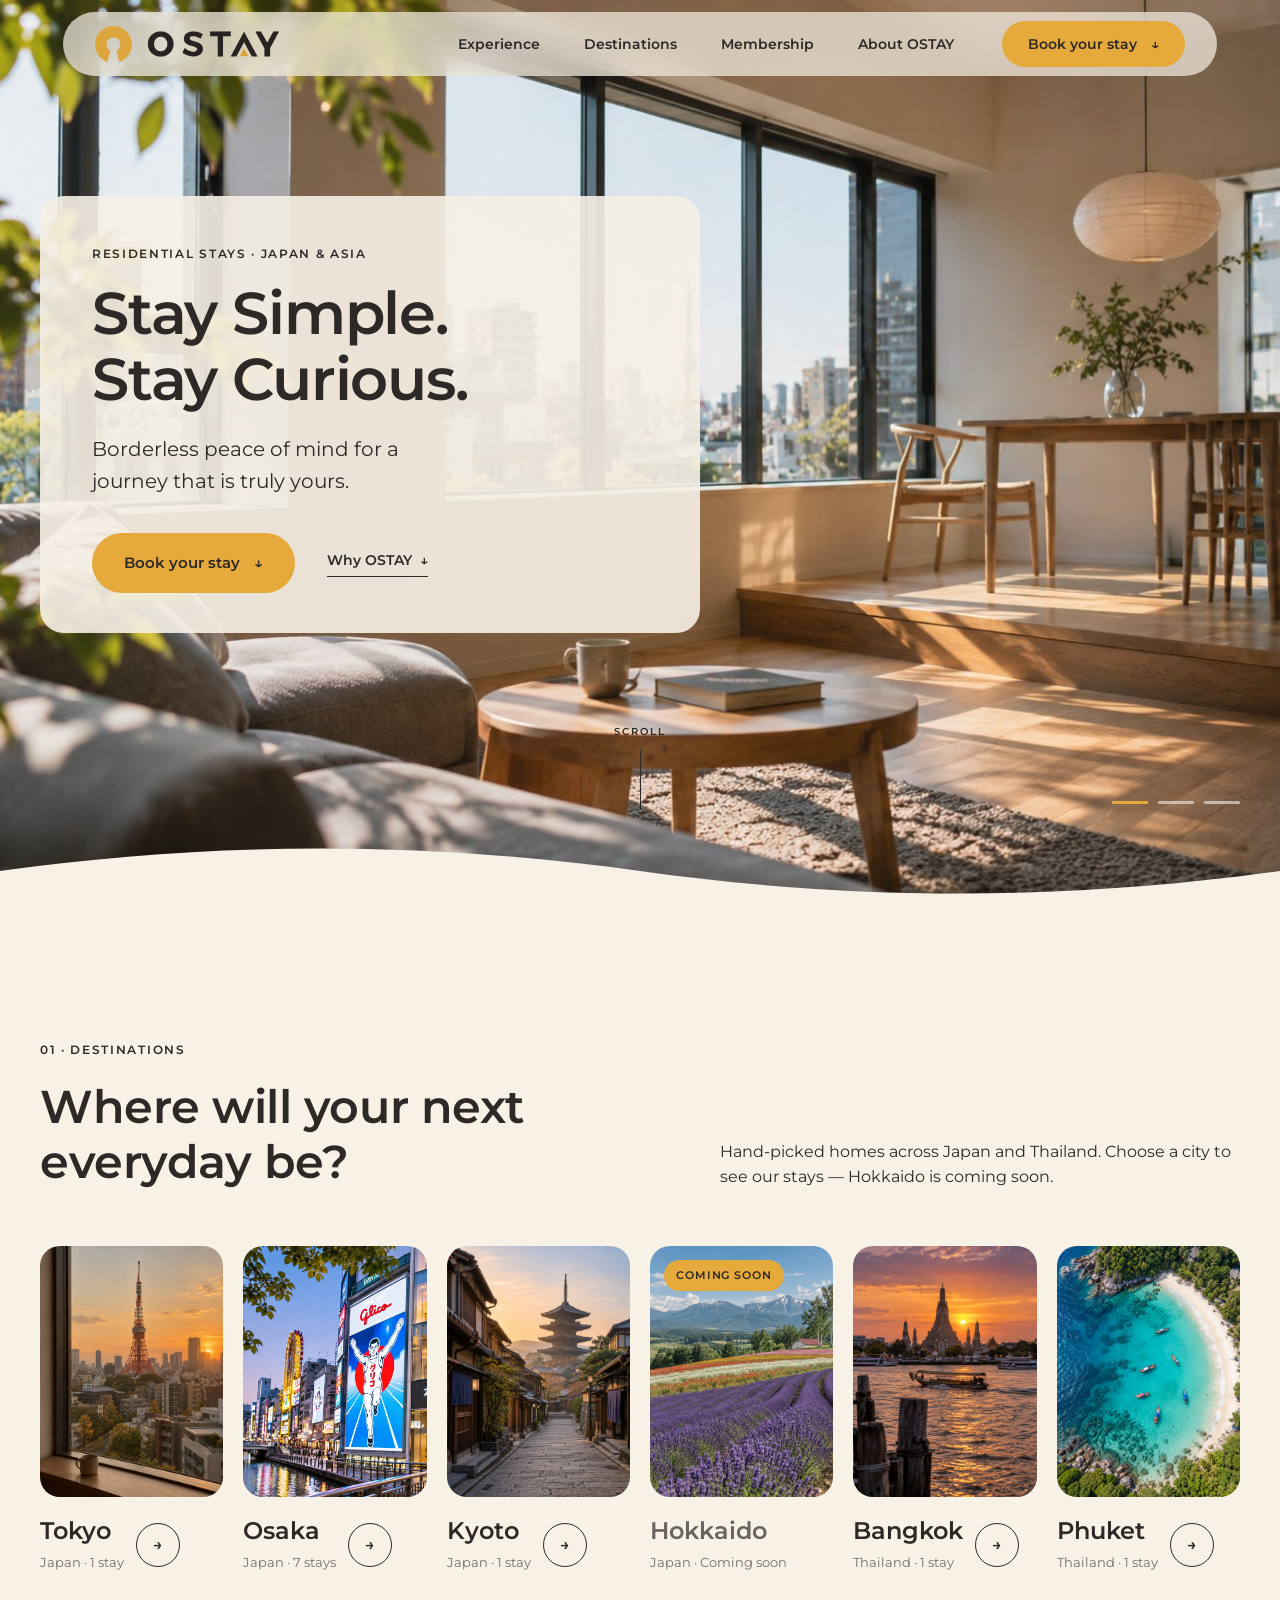
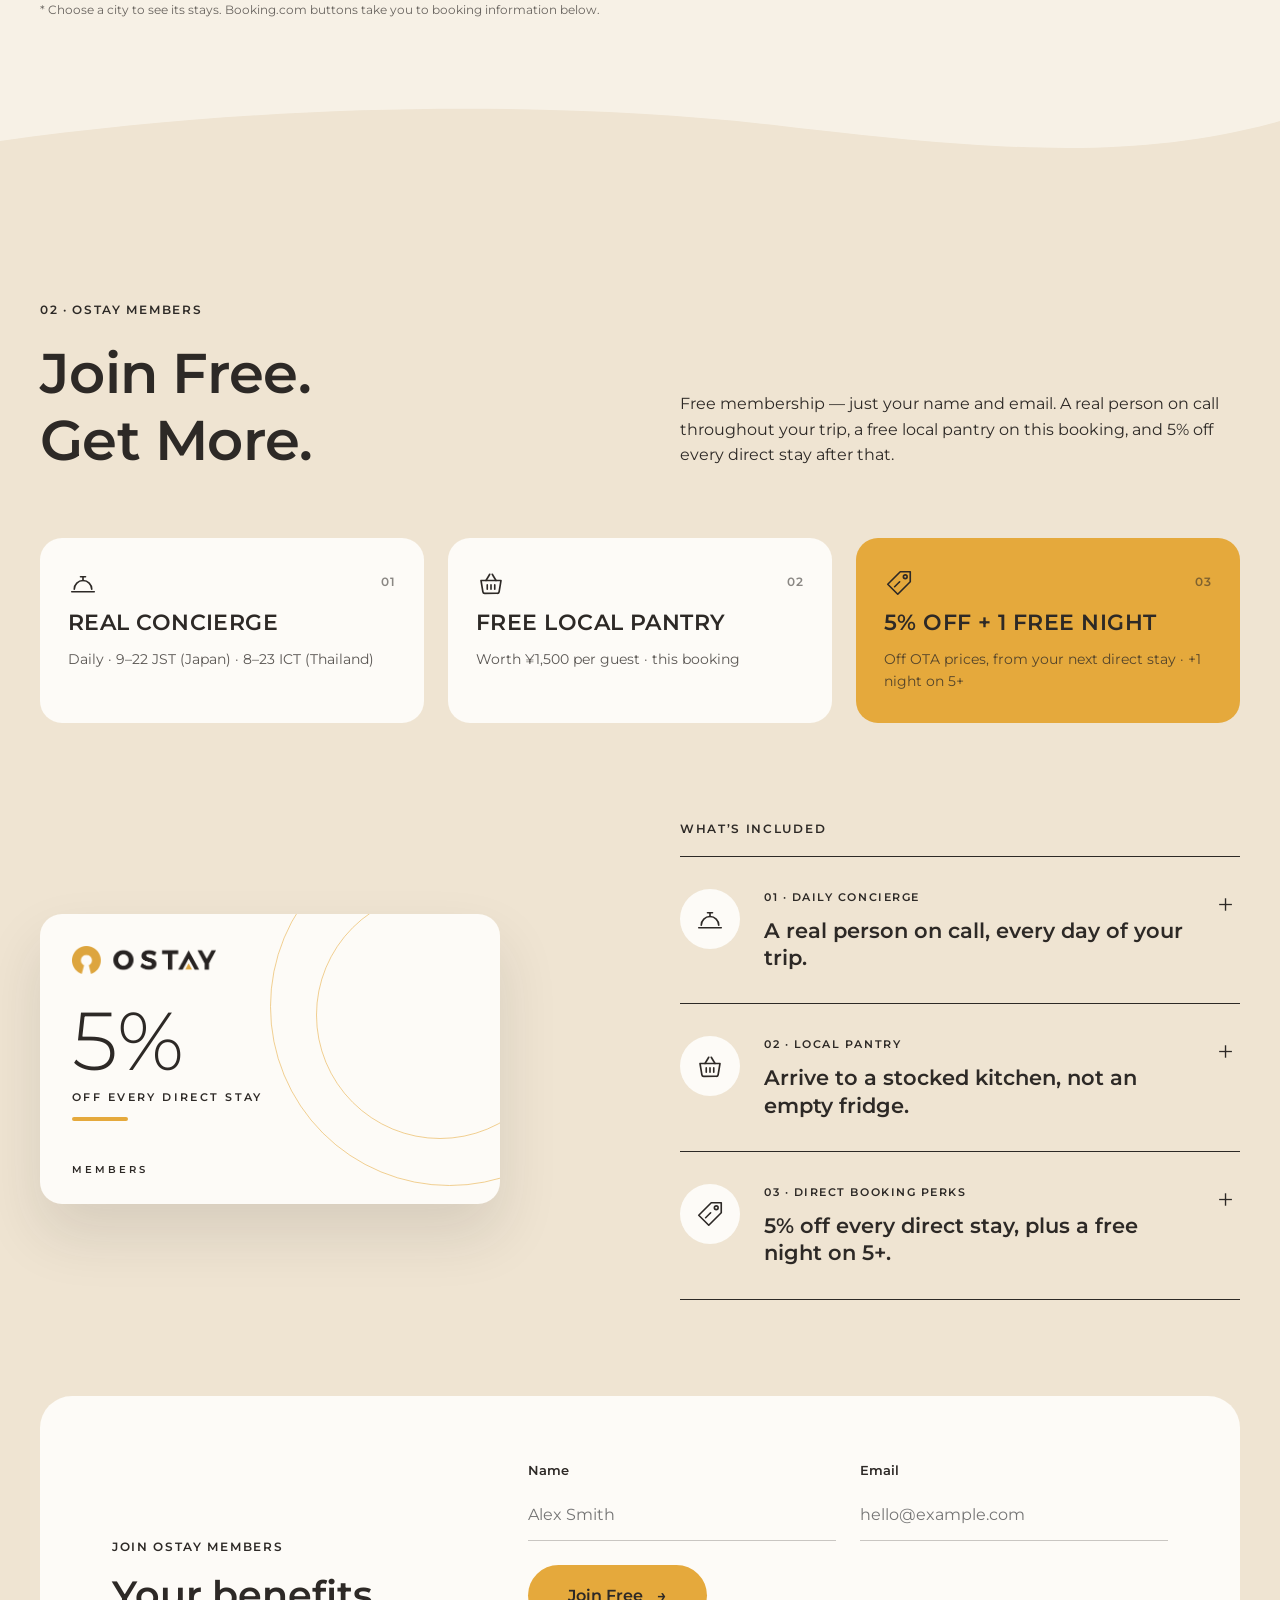
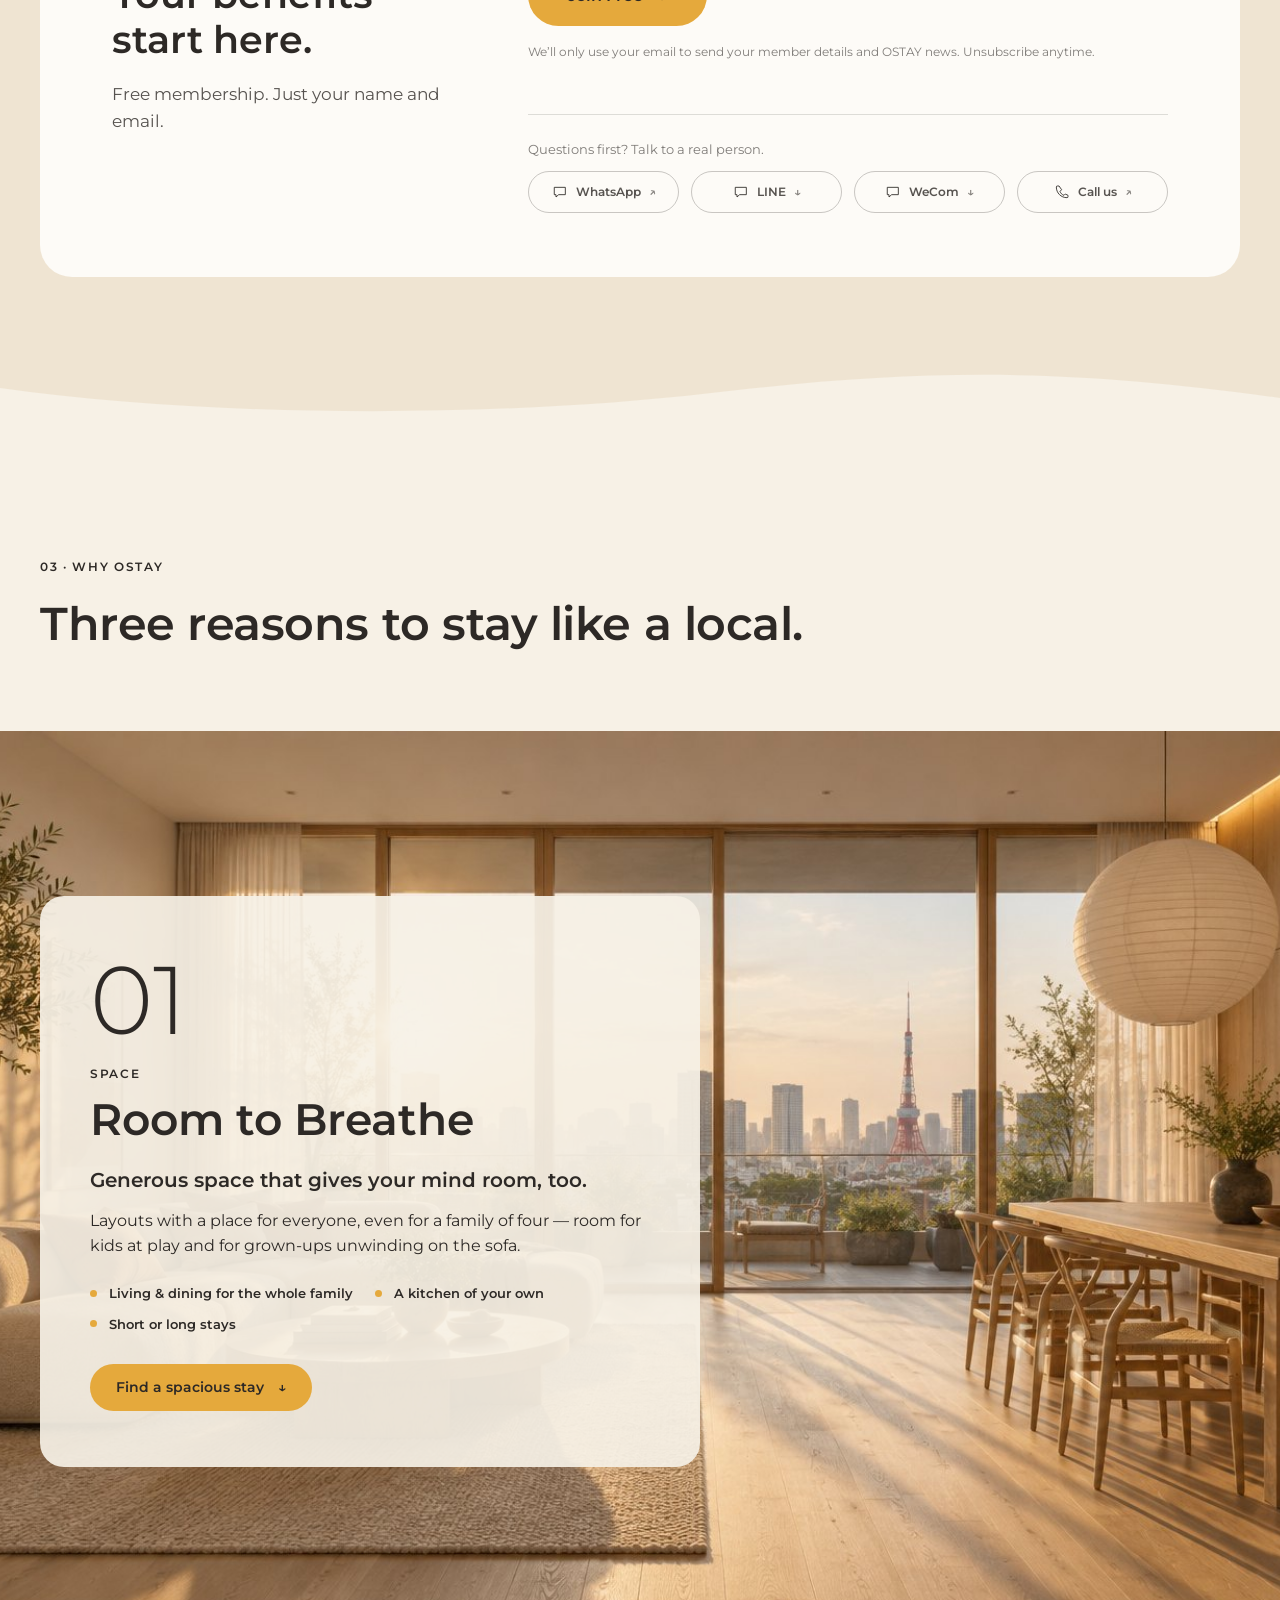
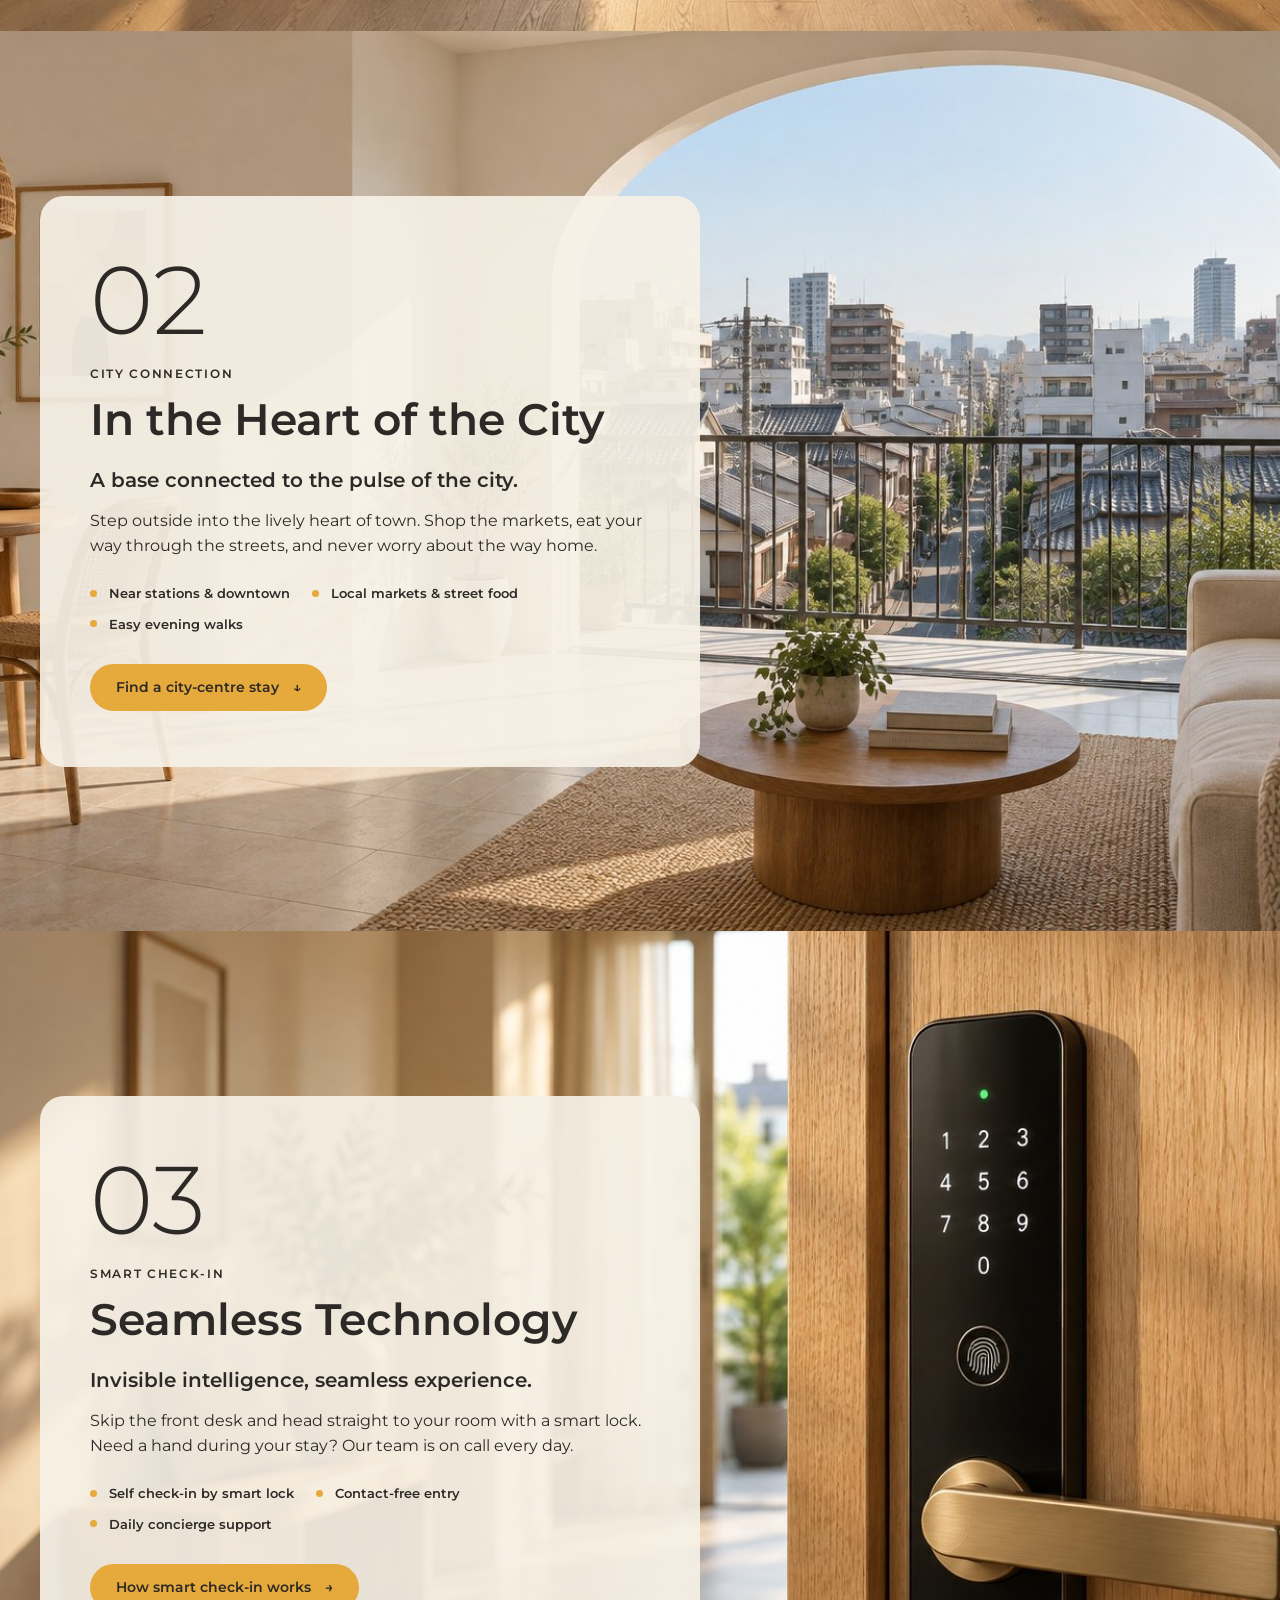
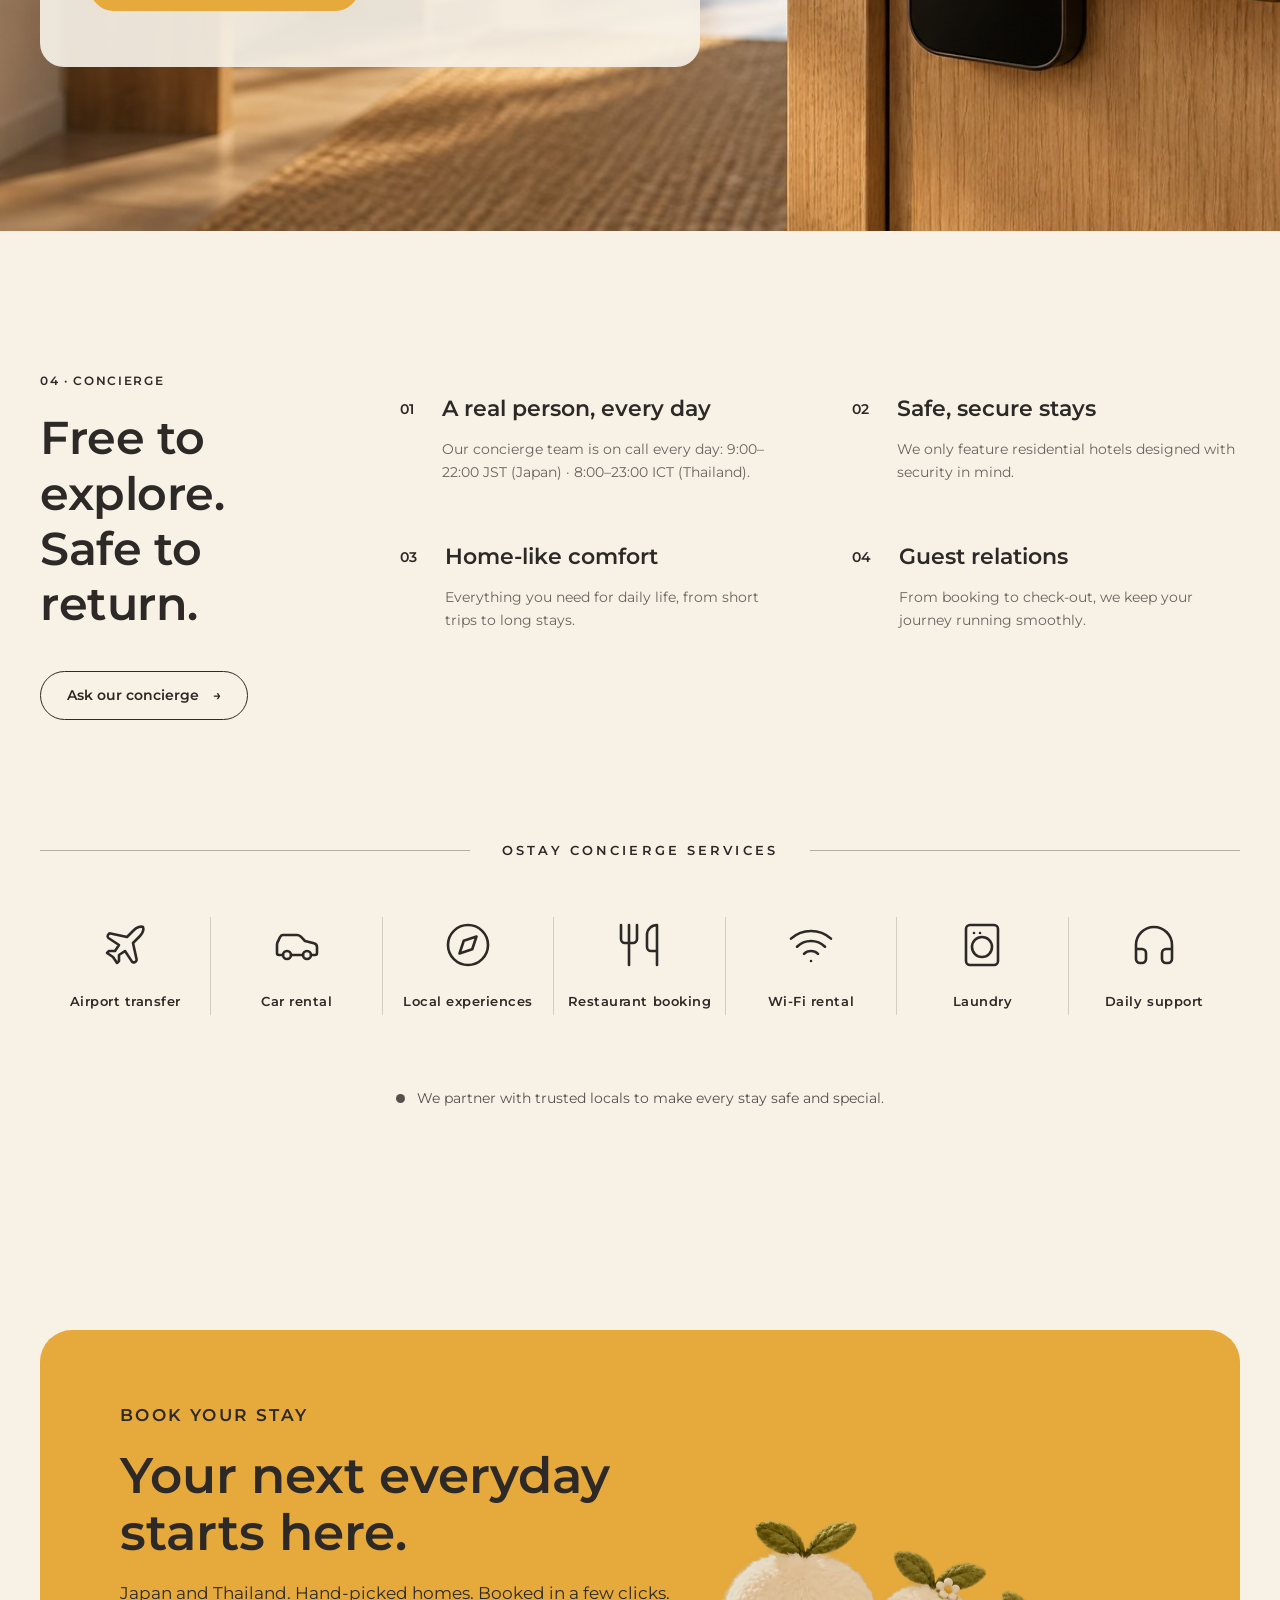
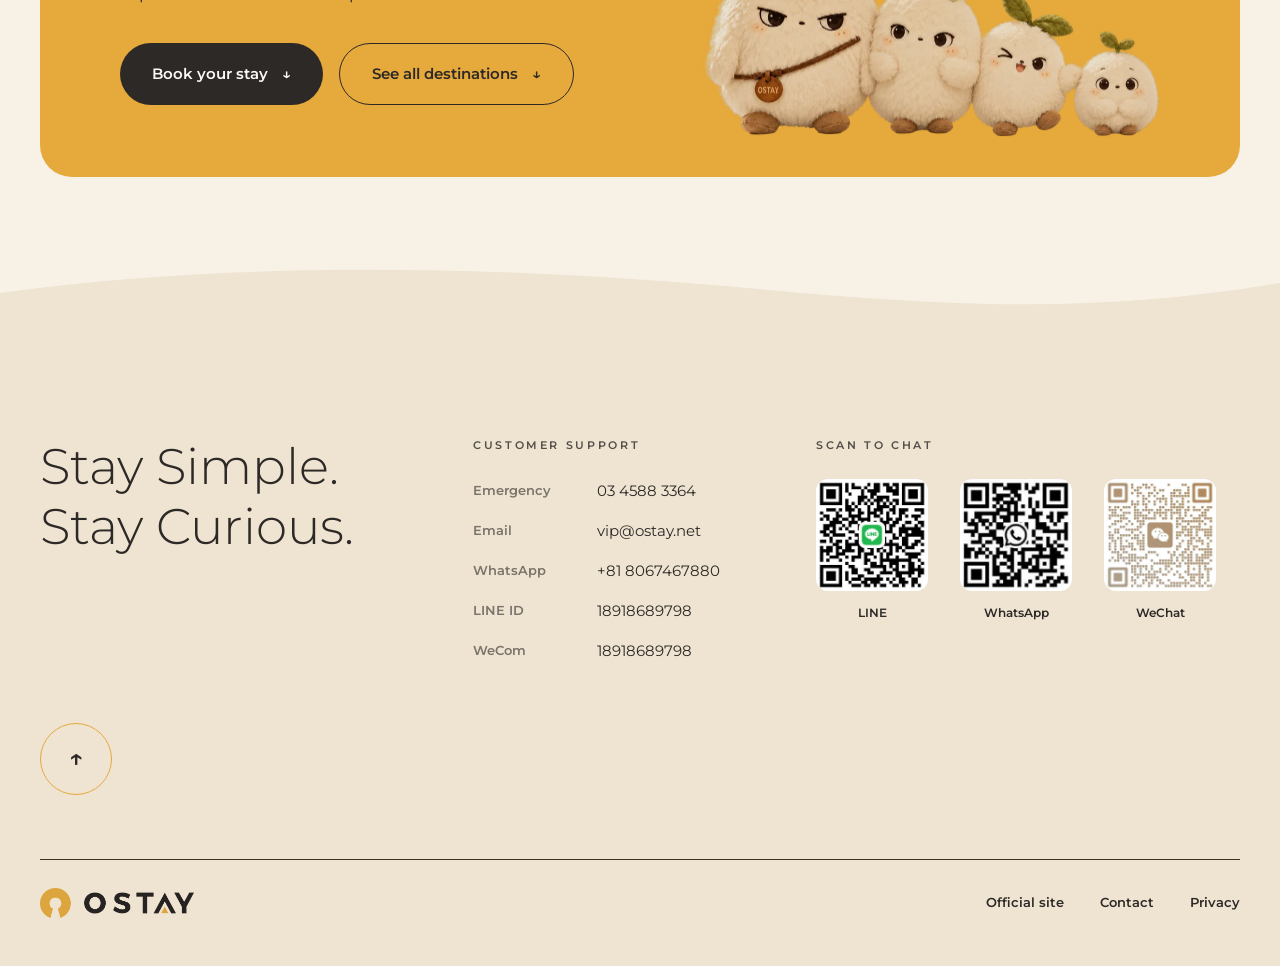
==== commit 849bacf9: "Member copy per client doc + time zones" ====
--- a/v2/index.html
+++ b/v2/index.html
@@ -14,7 +14,7 @@
 <link rel="preconnect" href="https://fonts.googleapis.com">
 <link rel="preconnect" href="https://fonts.gstatic.com" crossorigin>
 <link href="https://fonts.googleapis.com/css2?family=Montserrat:wght@300;400;600&display=swap" rel="stylesheet">
-<link rel="stylesheet" href="style.css?v=v2-20261110">
+<link rel="stylesheet" href="style.css?v=v2-20261110b">
 <script>addEventListener("error",function(){document.documentElement.classList.add("no-anim")},true)</script>
 </head>
 <body>
@@ -96,14 +96,13 @@
         <p class="eyebrow">02 · OSTAY Members</p>
         <h2 class="h2 mem__title">Join Free.<br>Get More.</h2>
       </div>
-      <p class="lead">Free membership — just your name and email. Save on every direct stay, enjoy a little extra on arrival, and have a real person on call throughout your trip.</p>
+      <p class="lead">Free membership — just your name and email. A real person on call throughout your trip, a free local pantry on this booking, and 5% off every direct stay after that.</p>
     </div>
 
     <ul class="perks" aria-label="Member benefits">
-      <li class="perk perk--hi"><img class="ic" src="../assets/icons/m/tag.svg" alt="" aria-hidden="true"><b class="perk__no">01</b><strong>5% OFF</strong><span>Direct bookings, from your next stay</span></li>
-      <li class="perk"><img class="ic" src="../assets/icons/m/moon.svg" alt="" aria-hidden="true"><b class="perk__no">02</b><strong>+1 FREE NIGHT</strong><span>On direct stays of 5+ nights</span></li>
-      <li class="perk"><img class="ic" src="../assets/icons/m/basket.svg" alt="" aria-hidden="true"><b class="perk__no">03</b><strong>¥1,500 PANTRY</strong><span>Per guest, on this booking</span></li>
-      <li class="perk"><img class="ic" src="../assets/icons/m/bell.svg" alt="" aria-hidden="true"><b class="perk__no">04</b><strong>REAL CONCIERGE</strong><span>A real person on call, every day</span></li>
+      <li class="perk"><img class="ic" src="../assets/icons/m/bell.svg" alt="" aria-hidden="true"><b class="perk__no">01</b><strong>REAL CONCIERGE</strong><span>Daily · 9–22 JST (Japan) · 8–23 ICT (Thailand)</span></li>
+      <li class="perk"><img class="ic" src="../assets/icons/m/basket.svg" alt="" aria-hidden="true"><b class="perk__no">02</b><strong>FREE LOCAL PANTRY</strong><span>Worth ¥1,500 per guest · this booking</span></li>
+      <li class="perk perk--hi"><img class="ic" src="../assets/icons/m/tag.svg" alt="" aria-hidden="true"><b class="perk__no">03</b><strong>5% OFF + 1 FREE NIGHT</strong><span>Off OTA prices, from your next direct stay · +1 night on 5+</span></li>
     </ul>
 
     <div class="mem__detail">
@@ -126,11 +125,11 @@
               <span class="acc__icon">+</span>
             </button>
             <div class="acc__panel"><div><div class="acc__content"><div>
-              <p>Every day<br>Japan 9:00–22:00 · Thailand 8:00–23:00</p>
+              <p>Every day<br>9:00–22:00 JST (Japan) · 8:00–23:00 ICT (Thailand)</p>
               <p class="svc__h">Complimentary</p>
-              <ul class="svc"><li><img class="ic" src="../assets/icons/m/car.svg" alt="" aria-hidden="true"><span>Car arrangement</span></li><li><img class="ic" src="../assets/icons/m/pin.svg" alt="" aria-hidden="true"><span>Directions</span></li><li><img class="ic" src="../assets/icons/m/compass.svg" alt="" aria-hidden="true"><span>Local tips</span></li><li><img class="ic" src="../assets/icons/m/dining.svg" alt="" aria-hidden="true"><span>Restaurant booking</span></li><li><img class="ic" src="../assets/icons/m/support.svg" alt="" aria-hidden="true"><span>Help during your stay</span></li></ul>
+              <ul class="svc"><li><img class="ic" src="../assets/icons/m/car.svg" alt="" aria-hidden="true"><span>Car arrangement</span></li><li><img class="ic" src="../assets/icons/m/pin.svg" alt="" aria-hidden="true"><span>Directions</span></li><li><img class="ic" src="../assets/icons/m/compass.svg" alt="" aria-hidden="true"><span>Local tips</span></li><li><img class="ic" src="../assets/icons/m/dining.svg" alt="" aria-hidden="true"><span>Restaurant booking</span></li><li><img class="ic" src="../assets/icons/m/support.svg" alt="" aria-hidden="true"><span>Check-in &amp; stay support</span></li></ul>
               <p class="svc__h">Paid add-ons</p>
-              <ul class="svc"><li><img class="ic" src="../assets/icons/m/luggage.svg" alt="" aria-hidden="true"><span>Luggage &amp; lost-item delivery</span></li><li><img class="ic" src="../assets/icons/m/ticket.svg" alt="" aria-hidden="true"><span>Shinkansen tickets</span></li></ul>
+              <ul class="svc"><li><img class="ic" src="../assets/icons/m/luggage.svg" alt="" aria-hidden="true"><span>Luggage &amp; lost-item delivery</span></li><li><img class="ic" src="../assets/icons/m/ticket.svg" alt="" aria-hidden="true"><span>Shinkansen booking</span></li></ul>
               <div class="hotel__tags"><span class="tag">All members</span></div>
             </div>
               <img class="acc__img" src="../assets/members/01-concierge-desk.jpg" alt="" loading="lazy">
@@ -154,7 +153,7 @@
             <button class="acc__btn" aria-expanded="false">
               <span class="acc__badge"><img class="ic" src="../assets/icons/m/tag.svg" alt="" aria-hidden="true"></span>
               <span class="acc__num">03 · Direct booking perks</span>
-              <span class="acc__title">5% off every direct stay —<br> no limits.</span>
+              <span class="acc__title">5% off every direct stay,<br> plus a free night on 5+.</span>
               <span class="acc__icon">+</span>
             </button>
             <div class="acc__panel"><div><div class="acc__content"><div>
@@ -254,7 +253,7 @@
         <a class="btn btn--ghost btn--sm cons__cta" href="#contact">Ask our concierge <span class="arr fwd">→</span></a>
       </div>
       <div class="points reveal">
-        <div><b>01</b><div><h4 data-t="concierge.points.0.title">A real person, every day</h4><p data-t="concierge.points.0.body">Our concierge team is on call 9:00–22:00 Japan time and 8:00–23:00 Thailand time.</p></div></div>
+        <div><b>01</b><div><h4 data-t="concierge.points.0.title">A real person, every day</h4><p data-t="concierge.points.0.body">Our concierge team is on call every day: 9:00–22:00 JST (Japan) · 8:00–23:00 ICT (Thailand).</p></div></div>
         <div><b>02</b><div><h4 data-t="concierge.points.1.title">Safe, secure stays</h4><p data-t="concierge.points.1.body">We only feature residential hotels designed with security in mind.</p></div></div>
         <div><b>03</b><div><h4 data-t="concierge.points.2.title">Home-like comfort</h4><p data-t="concierge.points.2.body">Everything you need for daily life, from short trips to long stays.</p></div></div>
         <div><b>04</b><div><h4 data-t="concierge.points.3.title">Guest relations</h4><p data-t="concierge.points.3.body">From booking to check-out, we keep your journey running smoothly.</p></div></div>
--- a/v2/style.css
+++ b/v2/style.css
@@ -472,3 +472,13 @@
   .header.open .menu-btn span:nth-child(2){opacity:0}
   .header.open .menu-btn span:nth-child(3){transform:translateY(-7px) rotate(-45deg)}
 }
+
+/* ---------- Member perks: 3 benefits（client doc ①②④, 2026-11-10） ---------- */
+.perks{grid-template-columns:repeat(3,1fr)}
+@media (max-width:1200px){.perks{grid-template-columns:repeat(3,1fr)}}
+@media (max-width:768px){.perks{grid-template-columns:1fr 1fr}.perks .perk:nth-child(3){grid-column:1 / -1}}
+/* mobile: fully hide the closed menu (it peeked above the pill header) */
+@media (max-width:768px){
+  .nav{transform:translateY(-140%);opacity:0;pointer-events:none;transition:transform .4s var(--ease),opacity .3s}
+  .header.open .nav{transform:none;opacity:1;pointer-events:auto}
+}
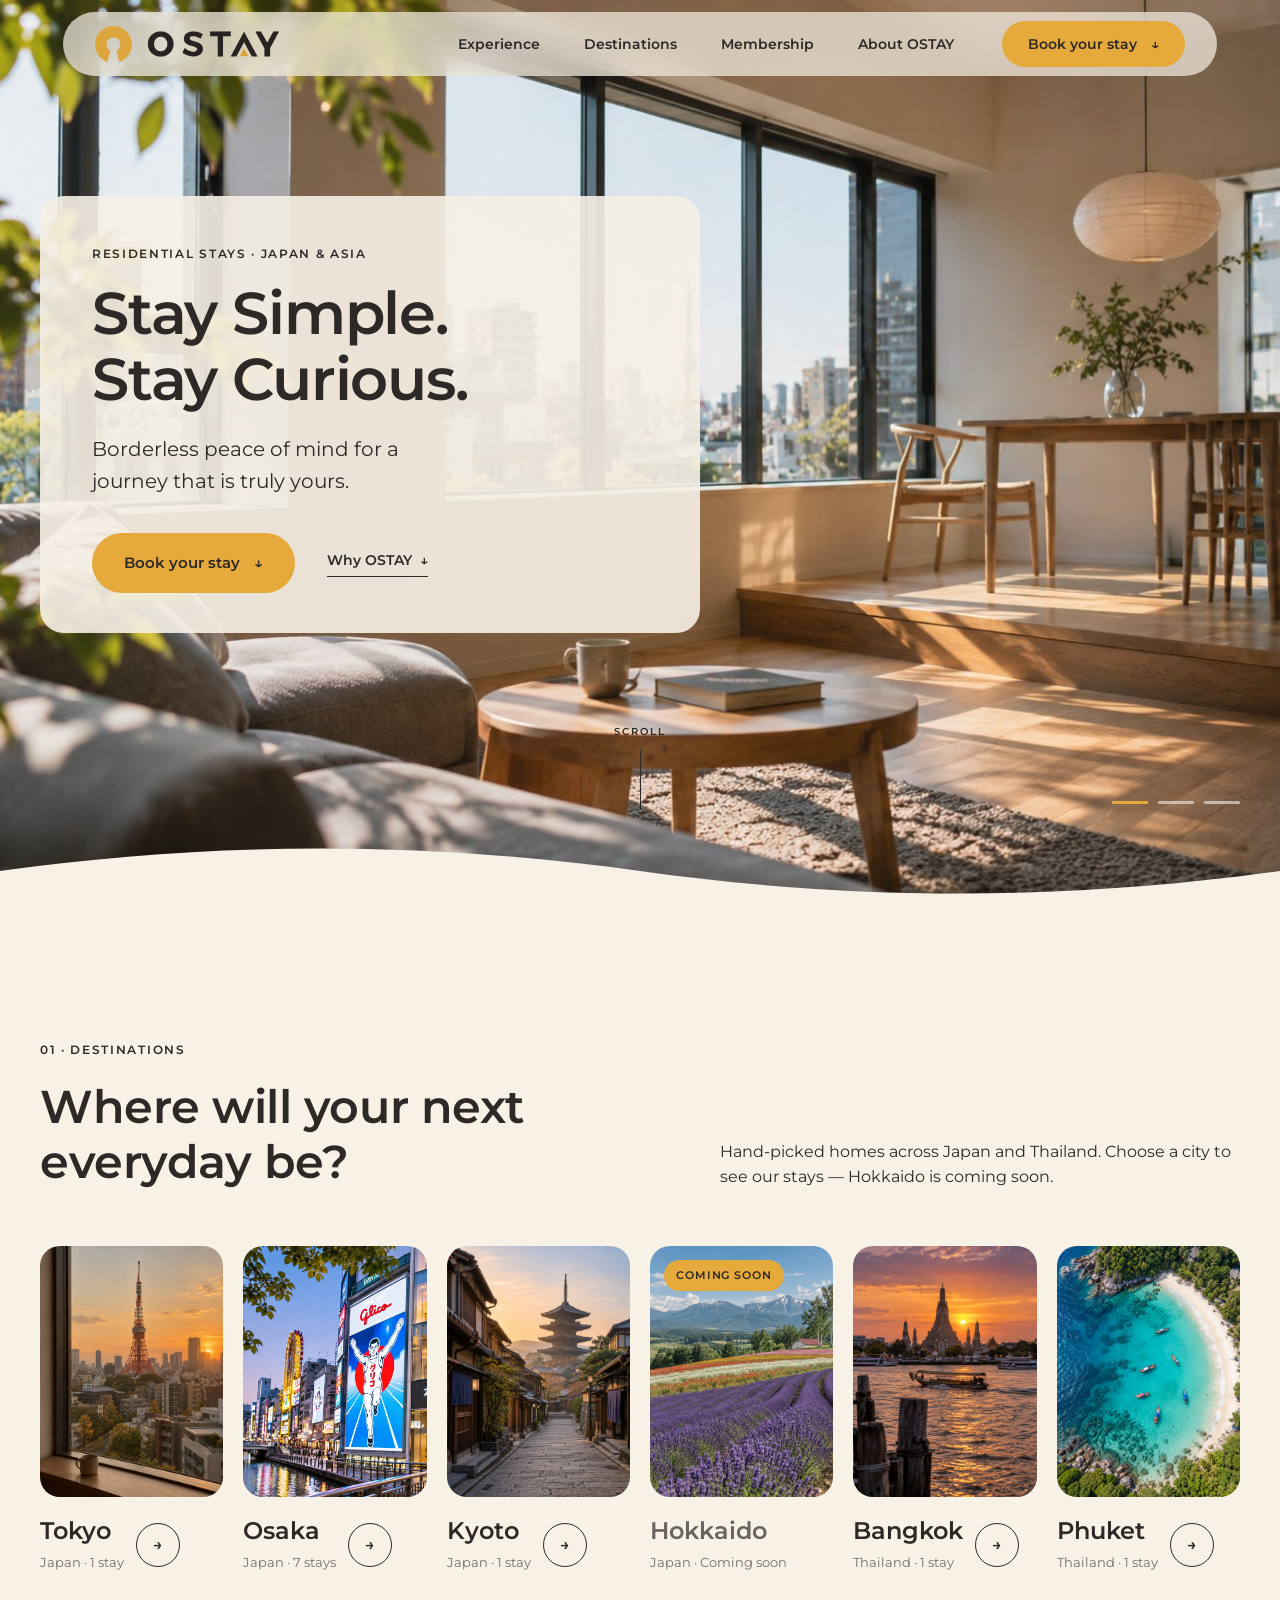
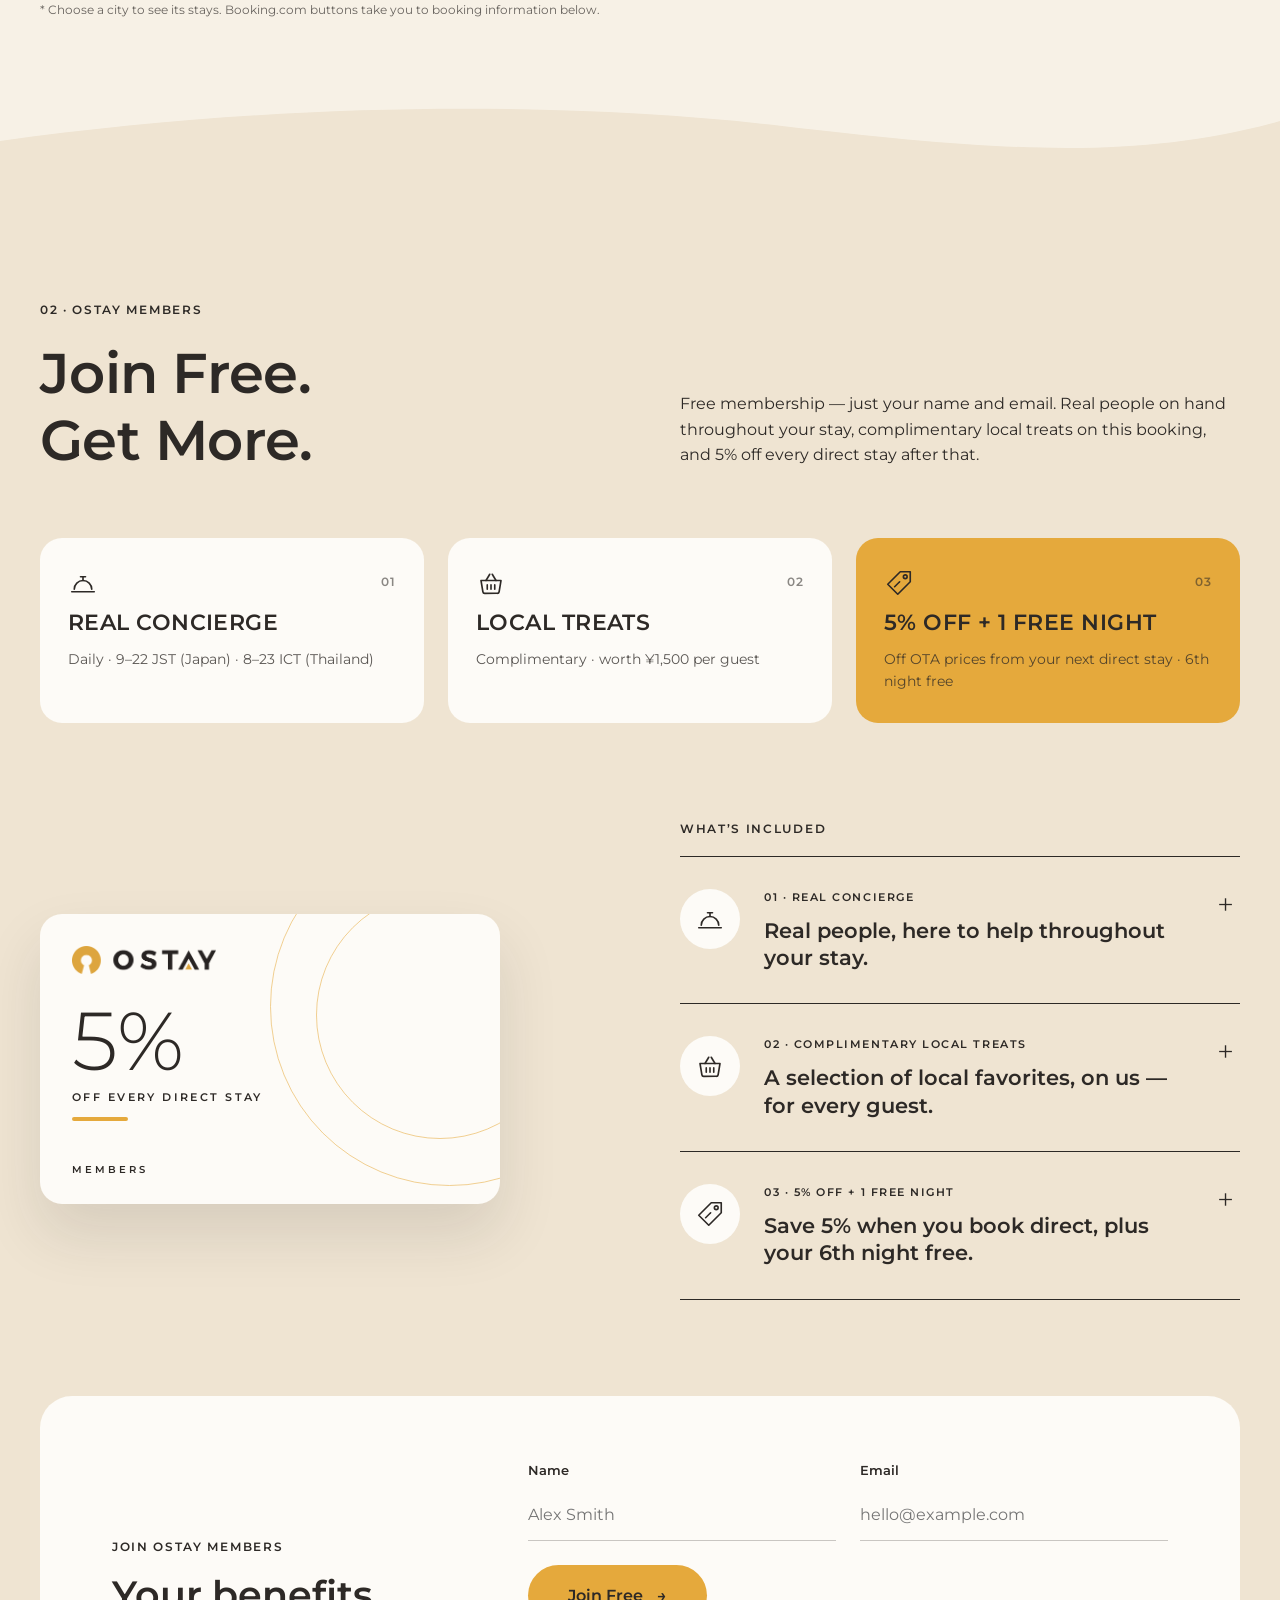
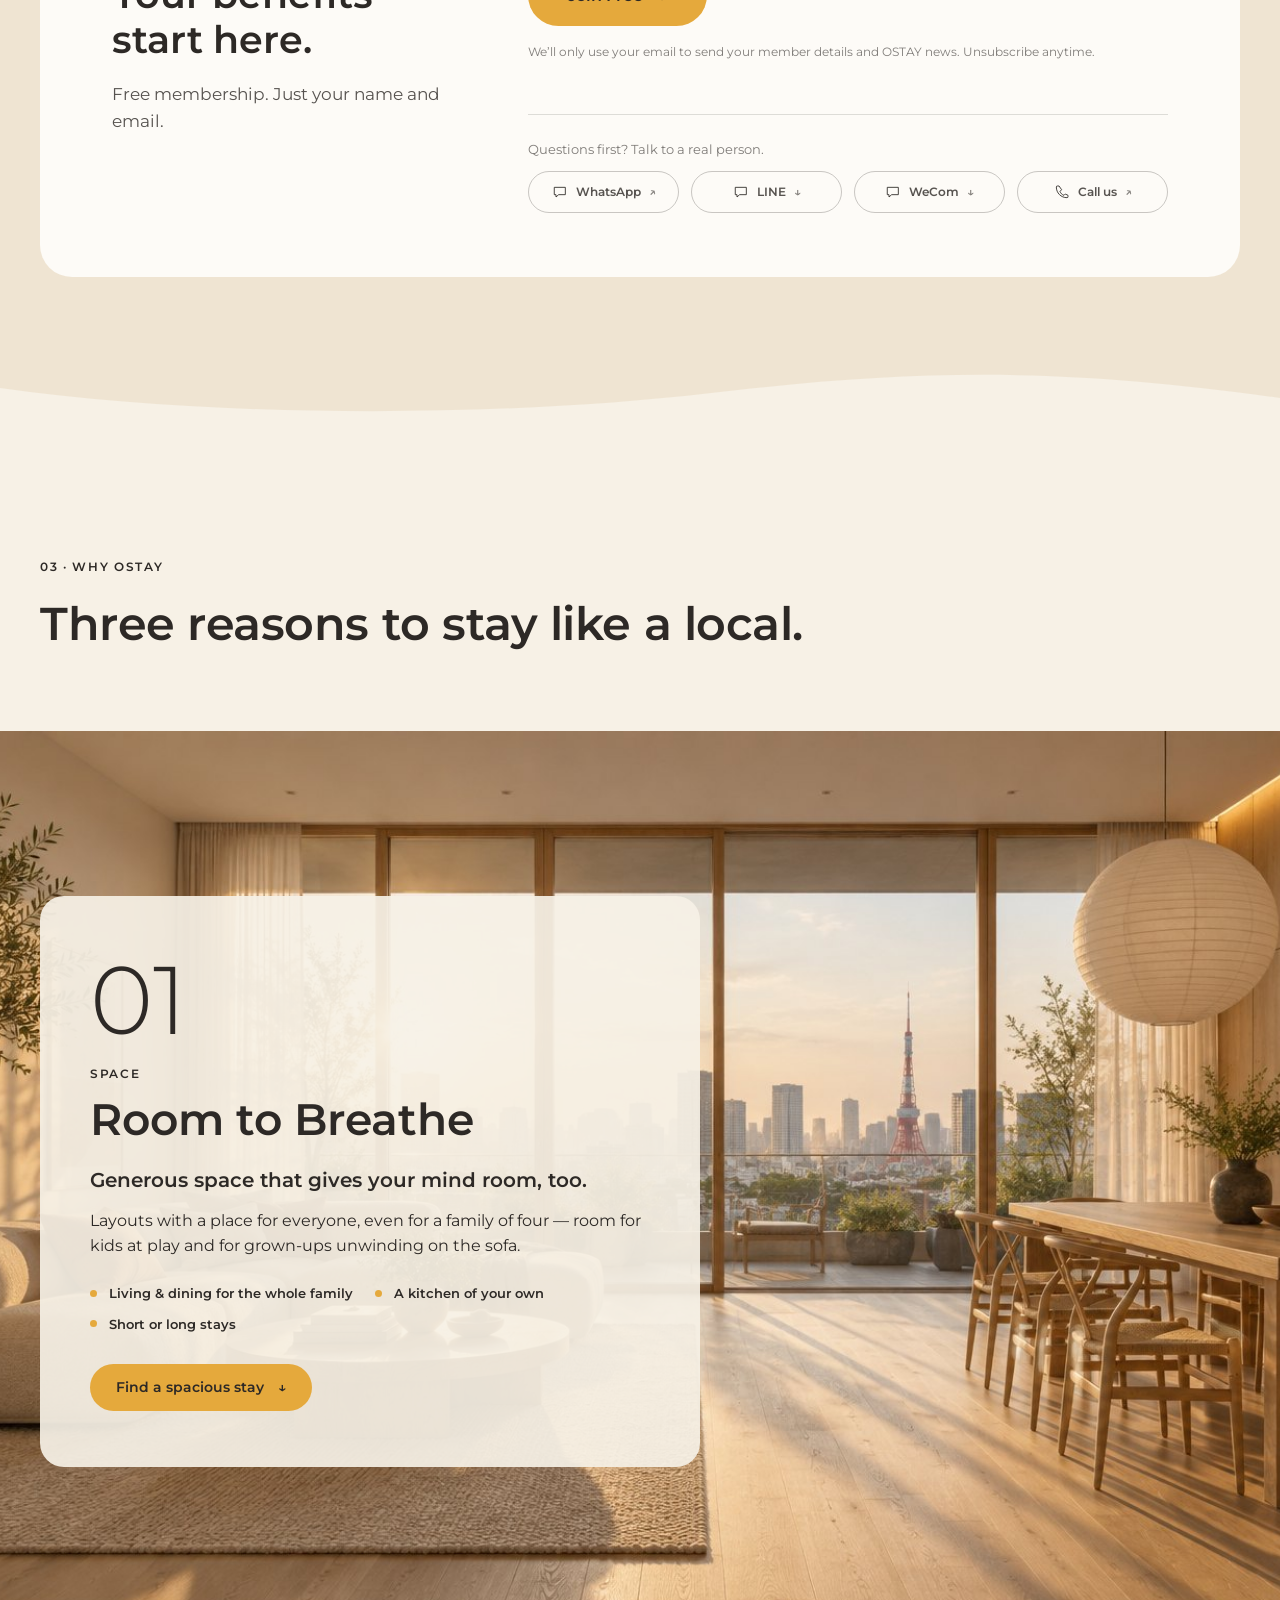
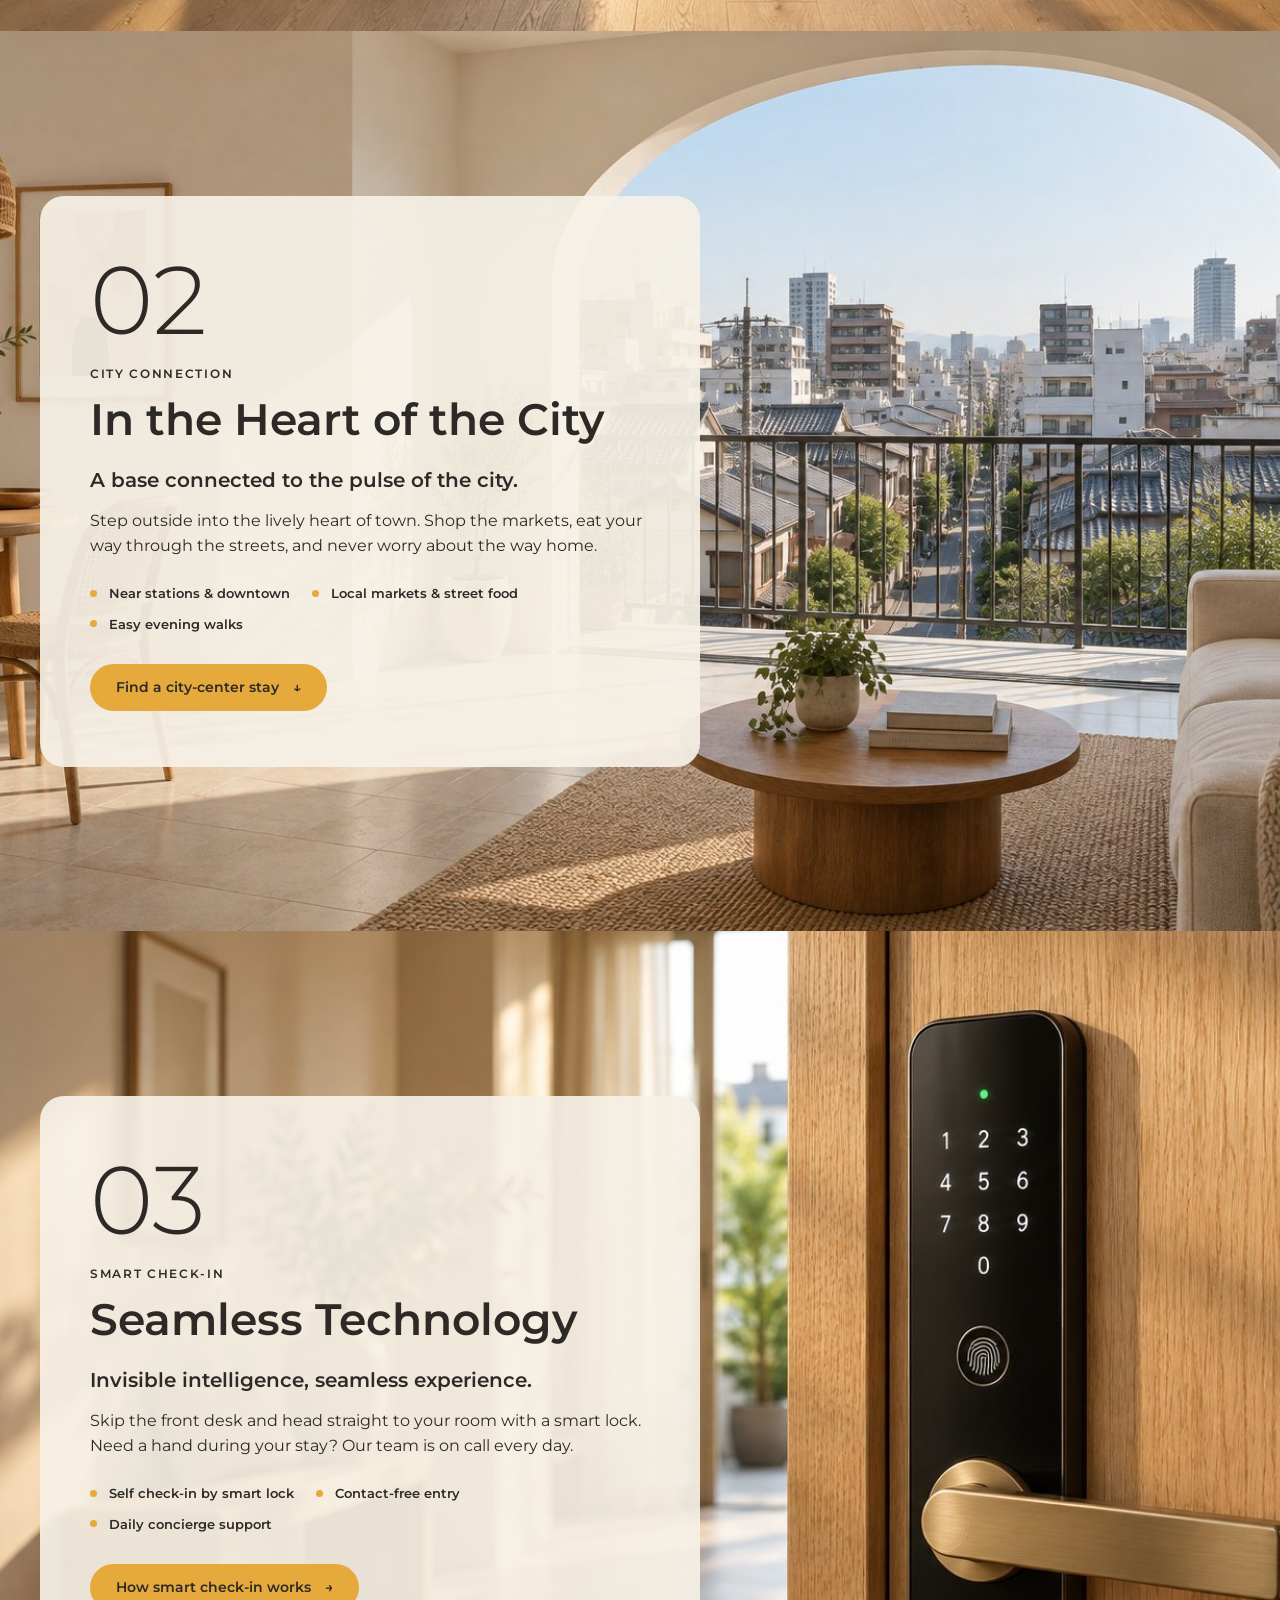
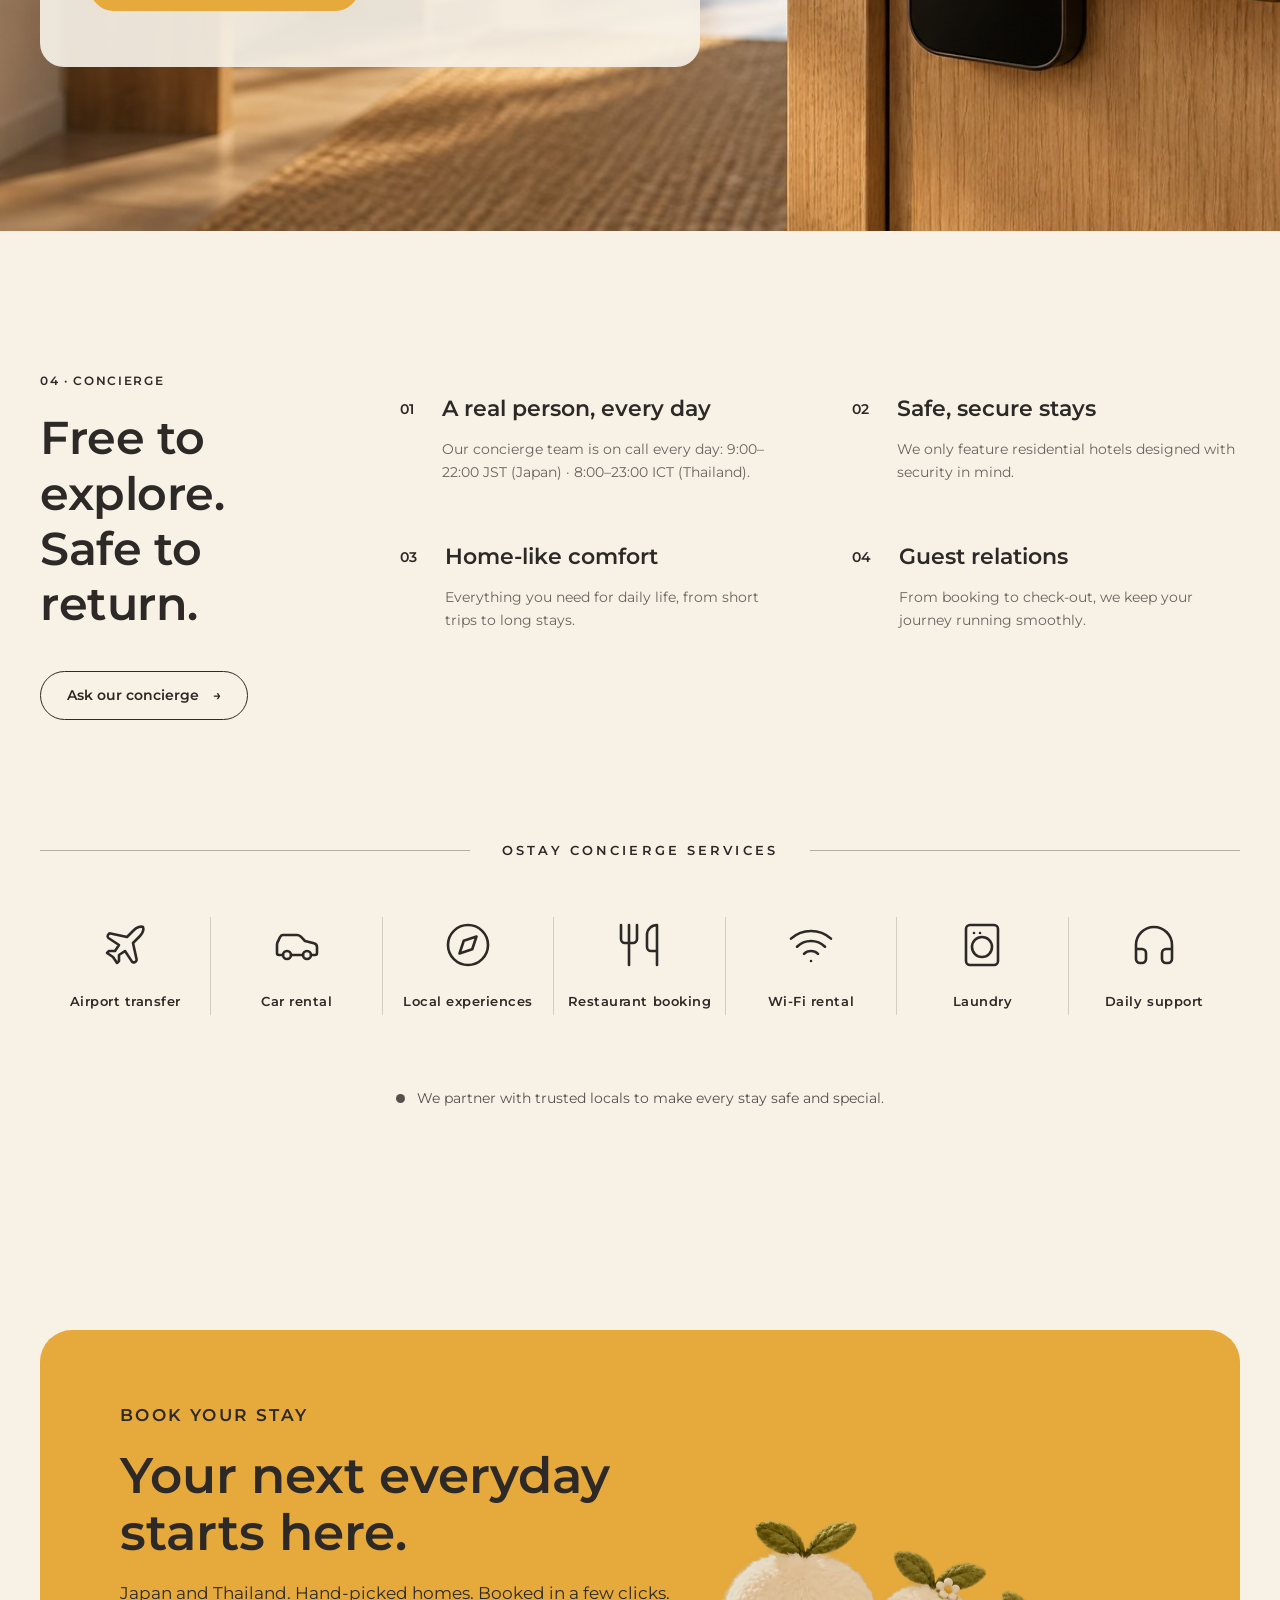
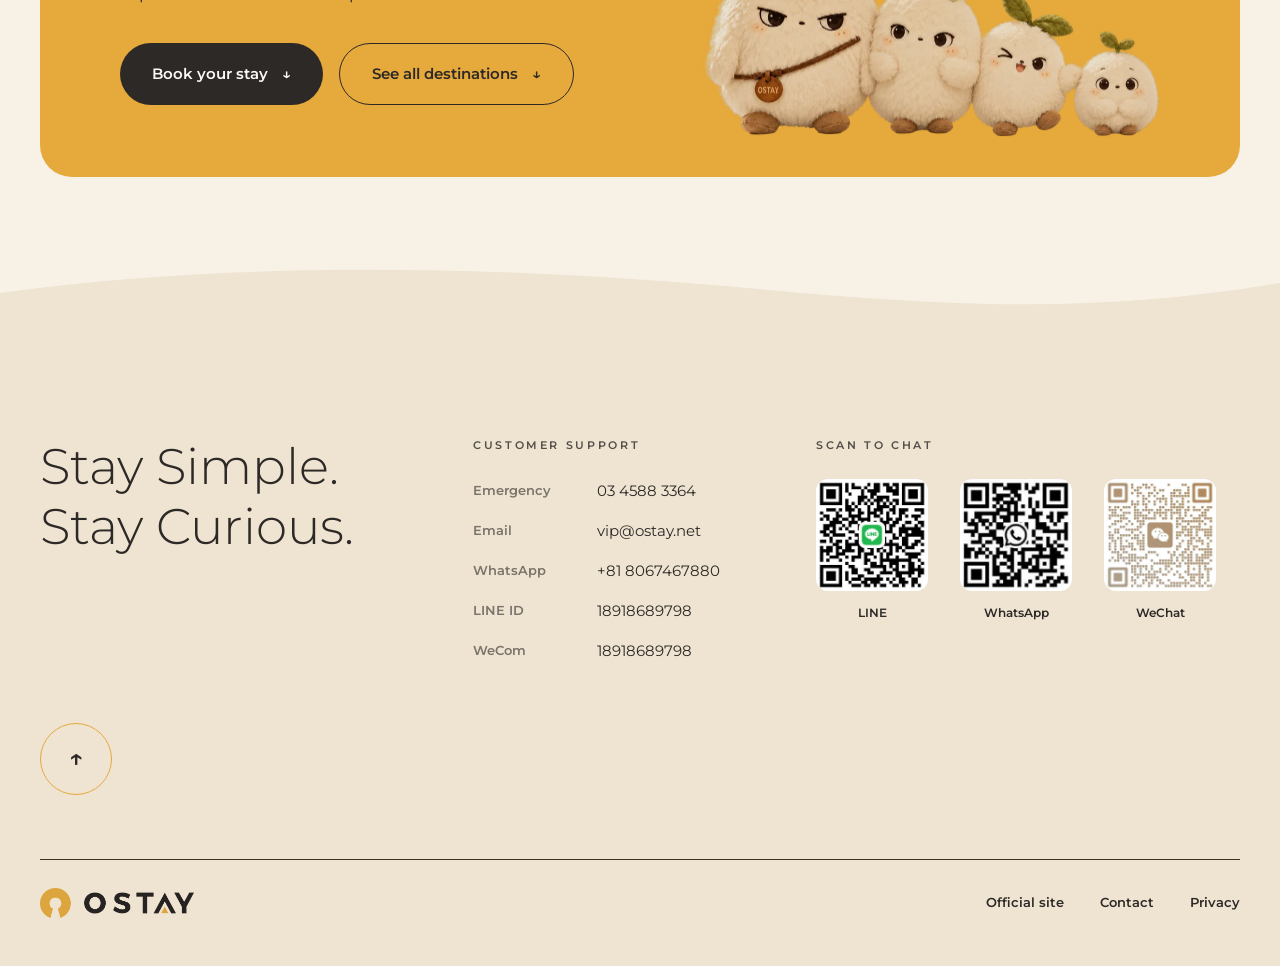
==== commit 6da011aa: "Final copy" ====
--- a/v2/index.html
+++ b/v2/index.html
@@ -14,7 +14,7 @@
 <link rel="preconnect" href="https://fonts.googleapis.com">
 <link rel="preconnect" href="https://fonts.gstatic.com" crossorigin>
 <link href="https://fonts.googleapis.com/css2?family=Montserrat:wght@300;400;600&display=swap" rel="stylesheet">
-<link rel="stylesheet" href="style.css?v=v2-20261110b">
+<link rel="stylesheet" href="style.css?v=v2-20261116">
 <script>addEventListener("error",function(){document.documentElement.classList.add("no-anim")},true)</script>
 </head>
 <body>
@@ -96,13 +96,13 @@
         <p class="eyebrow">02 · OSTAY Members</p>
         <h2 class="h2 mem__title">Join Free.<br>Get More.</h2>
       </div>
-      <p class="lead">Free membership — just your name and email. A real person on call throughout your trip, a free local pantry on this booking, and 5% off every direct stay after that.</p>
+      <p class="lead">Free membership — just your name and email. Real people on hand throughout your stay, complimentary local treats on this booking, and 5% off every direct stay after that.</p>
     </div>
 
     <ul class="perks" aria-label="Member benefits">
       <li class="perk"><img class="ic" src="../assets/icons/m/bell.svg" alt="" aria-hidden="true"><b class="perk__no">01</b><strong>REAL CONCIERGE</strong><span>Daily · 9–22 JST (Japan) · 8–23 ICT (Thailand)</span></li>
-      <li class="perk"><img class="ic" src="../assets/icons/m/basket.svg" alt="" aria-hidden="true"><b class="perk__no">02</b><strong>FREE LOCAL PANTRY</strong><span>Worth ¥1,500 per guest · this booking</span></li>
-      <li class="perk perk--hi"><img class="ic" src="../assets/icons/m/tag.svg" alt="" aria-hidden="true"><b class="perk__no">03</b><strong>5% OFF + 1 FREE NIGHT</strong><span>Off OTA prices, from your next direct stay · +1 night on 5+</span></li>
+      <li class="perk"><img class="ic" src="../assets/icons/m/basket.svg" alt="" aria-hidden="true"><b class="perk__no">02</b><strong>LOCAL TREATS</strong><span>Complimentary · worth ¥1,500 per guest</span></li>
+      <li class="perk perk--hi"><img class="ic" src="../assets/icons/m/tag.svg" alt="" aria-hidden="true"><b class="perk__no">03</b><strong>5% OFF + 1 FREE NIGHT</strong><span>Off OTA prices from your next direct stay · 6th night free</span></li>
     </ul>
 
     <div class="mem__detail">
@@ -120,8 +120,8 @@
           <div class="acc__item">
             <button class="acc__btn" aria-expanded="false">
               <span class="acc__badge"><img class="ic" src="../assets/icons/m/bell.svg" alt="" aria-hidden="true"></span>
-              <span class="acc__num">01 · Daily concierge</span>
-              <span class="acc__title">A real person on call,<br> every day of your trip.</span>
+              <span class="acc__num">01 · Real concierge</span>
+              <span class="acc__title">Real people, here to help<br> throughout your stay.</span>
               <span class="acc__icon">+</span>
             </button>
             <div class="acc__panel"><div><div class="acc__content"><div>
@@ -138,8 +138,8 @@
           <div class="acc__item">
             <button class="acc__btn" aria-expanded="false">
               <span class="acc__badge"><img class="ic" src="../assets/icons/m/basket.svg" alt="" aria-hidden="true"></span>
-              <span class="acc__num">02 · Local pantry</span>
-              <span class="acc__title">Arrive to a stocked kitchen,<br> not an empty fridge.</span>
+              <span class="acc__num">02 · Complimentary local treats</span>
+              <span class="acc__title">A selection of local favorites,<br> on us — for every guest.</span>
               <span class="acc__icon">+</span>
             </button>
             <div class="acc__panel"><div><div class="acc__content"><div>
@@ -152,8 +152,8 @@
           <div class="acc__item">
             <button class="acc__btn" aria-expanded="false">
               <span class="acc__badge"><img class="ic" src="../assets/icons/m/tag.svg" alt="" aria-hidden="true"></span>
-              <span class="acc__num">03 · Direct booking perks</span>
-              <span class="acc__title">5% off every direct stay,<br> plus a free night on 5+.</span>
+              <span class="acc__num">03 · 5% off + 1 free night</span>
+              <span class="acc__title">Save 5% when you book direct,<br> plus your 6th night free.</span>
               <span class="acc__icon">+</span>
             </button>
             <div class="acc__panel"><div><div class="acc__content"><div>
@@ -226,7 +226,7 @@
       <p class="tagline" data-t="why.items.1.tagline">A base connected to the pulse of the city.</p>
       <p class="body" data-t="why.items.1.body">Step outside into the lively heart of town. Shop the markets, eat your way through the streets, and never worry about the way home.</p>
       <ul class="dots" data-li="why.items.1.bullets"><li>Near stations &amp; downtown</li><li>Local markets &amp; street food</li><li>Easy evening walks</li></ul>
-      <a class="btn btn--yellow btn--sm" data-booking="main" href="#book"><span data-t="why.items.1.button">Find a city-centre stay</span> <span class="arr down">↓</span></a>
+      <a class="btn btn--yellow btn--sm" data-booking="main" href="#book"><span data-t="why.items.1.button">Find a city-center stay</span> <span class="arr down">↓</span></a>
     </div></div>
   </div>
 
@@ -339,6 +339,6 @@
   <a class="btn btn--yellow" data-booking="main" href="#book">Book <span class="arr down">↓</span></a>
 </div>
 
-<script src="script.js?v=v2-20261110"></script>
+<script src="script.js?v=v2-20261116"></script>
 </body>
 </html>
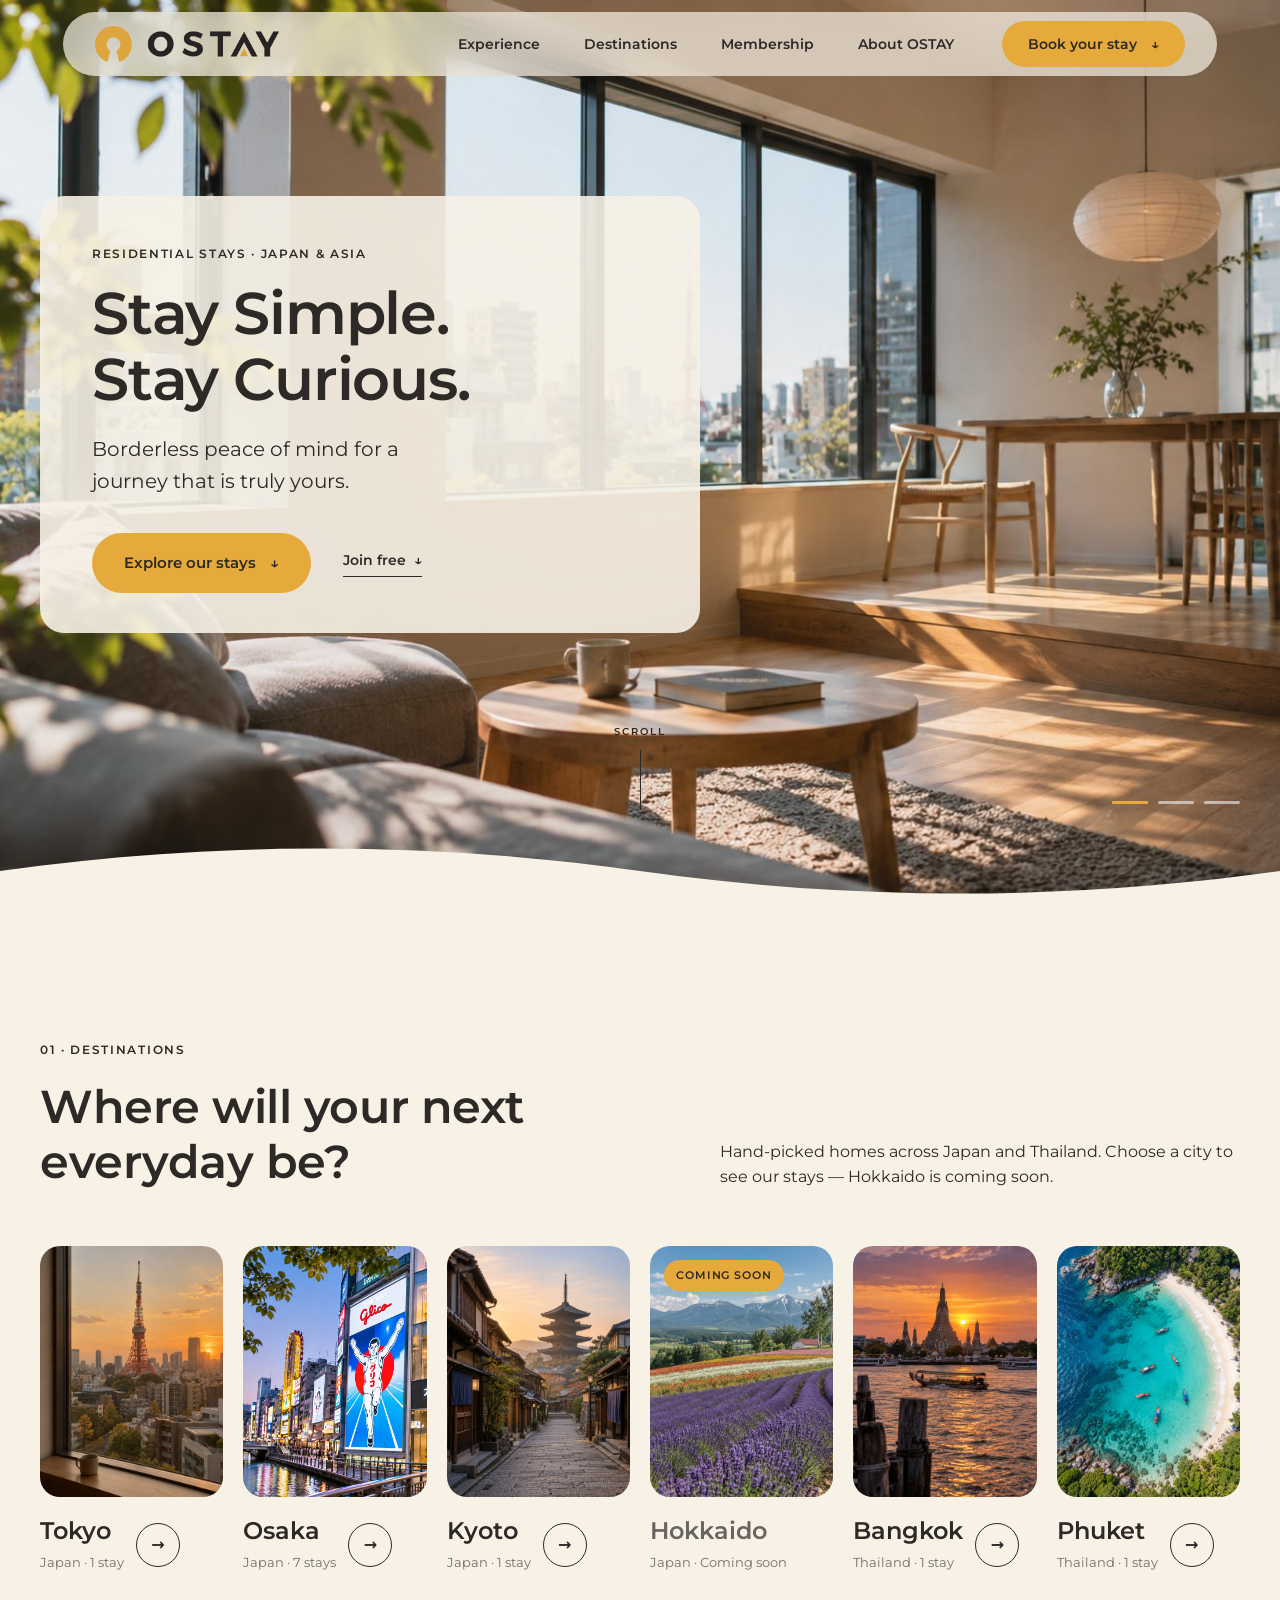
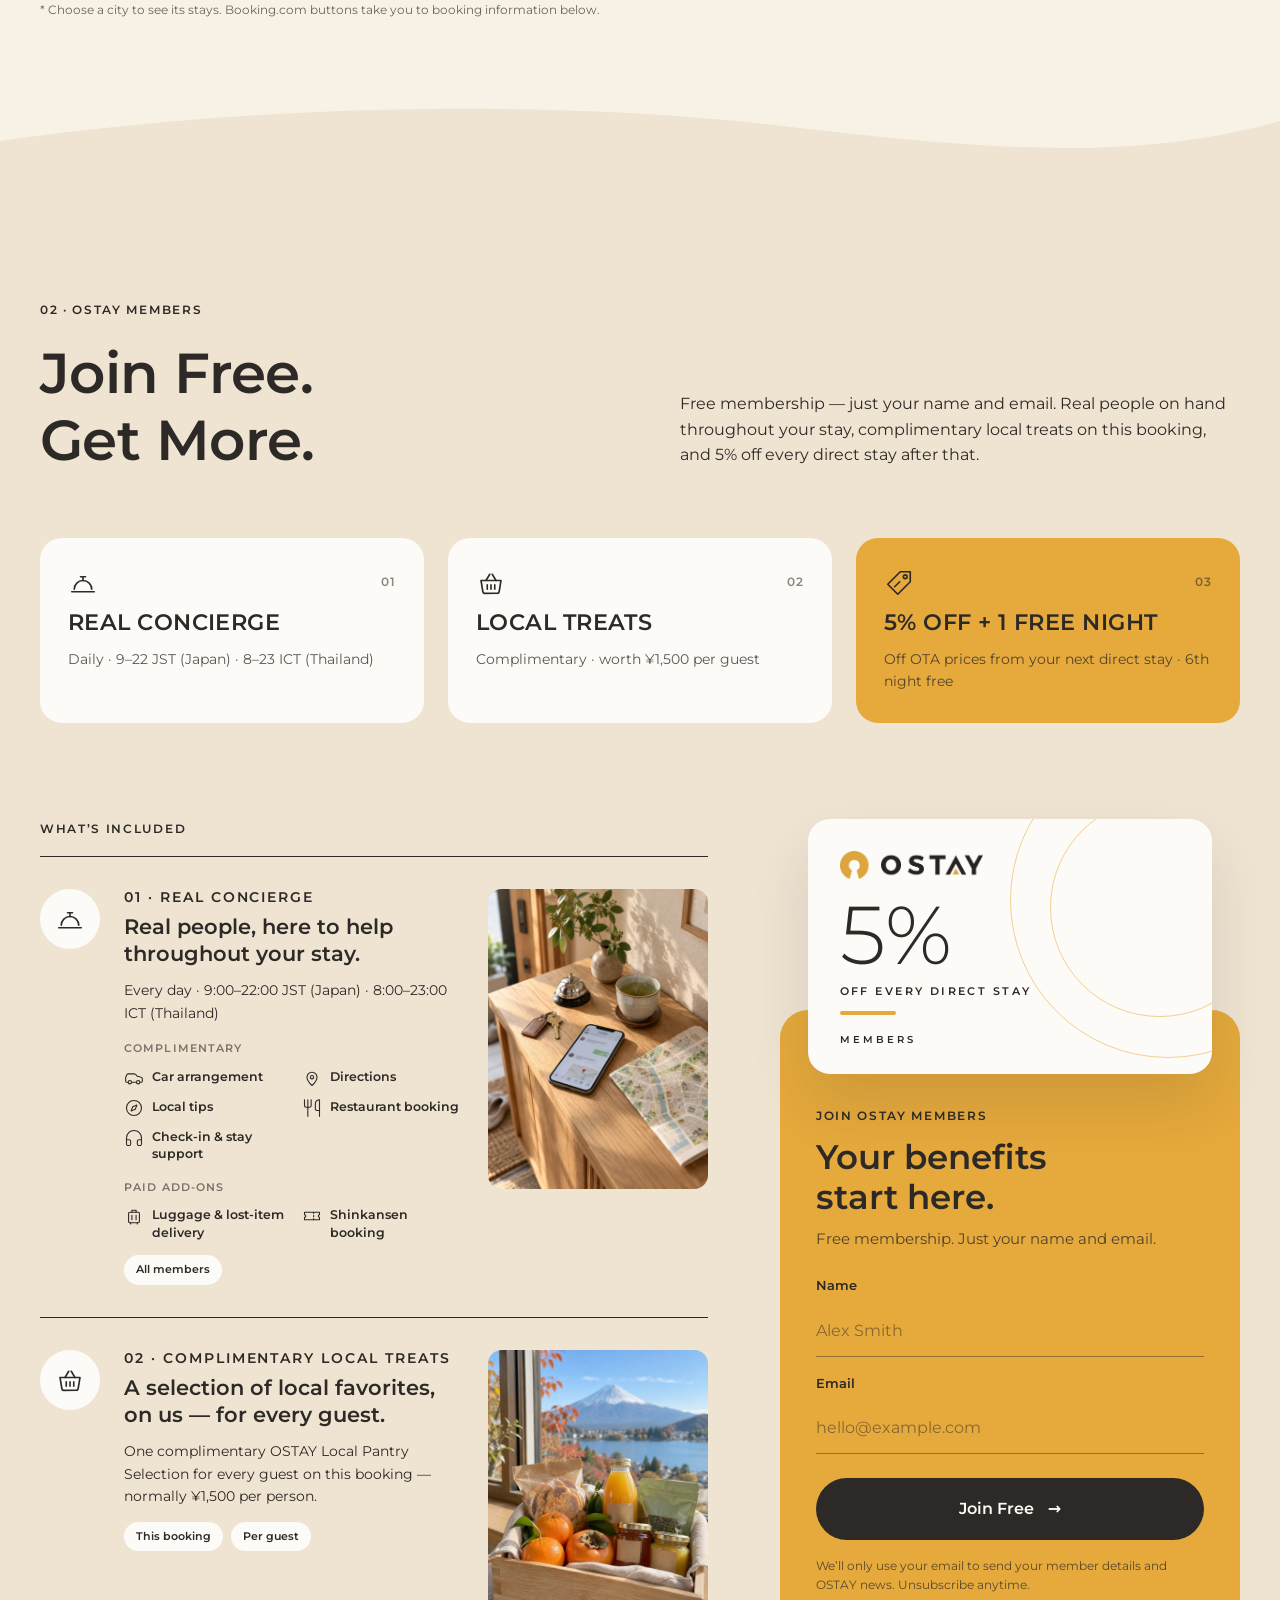
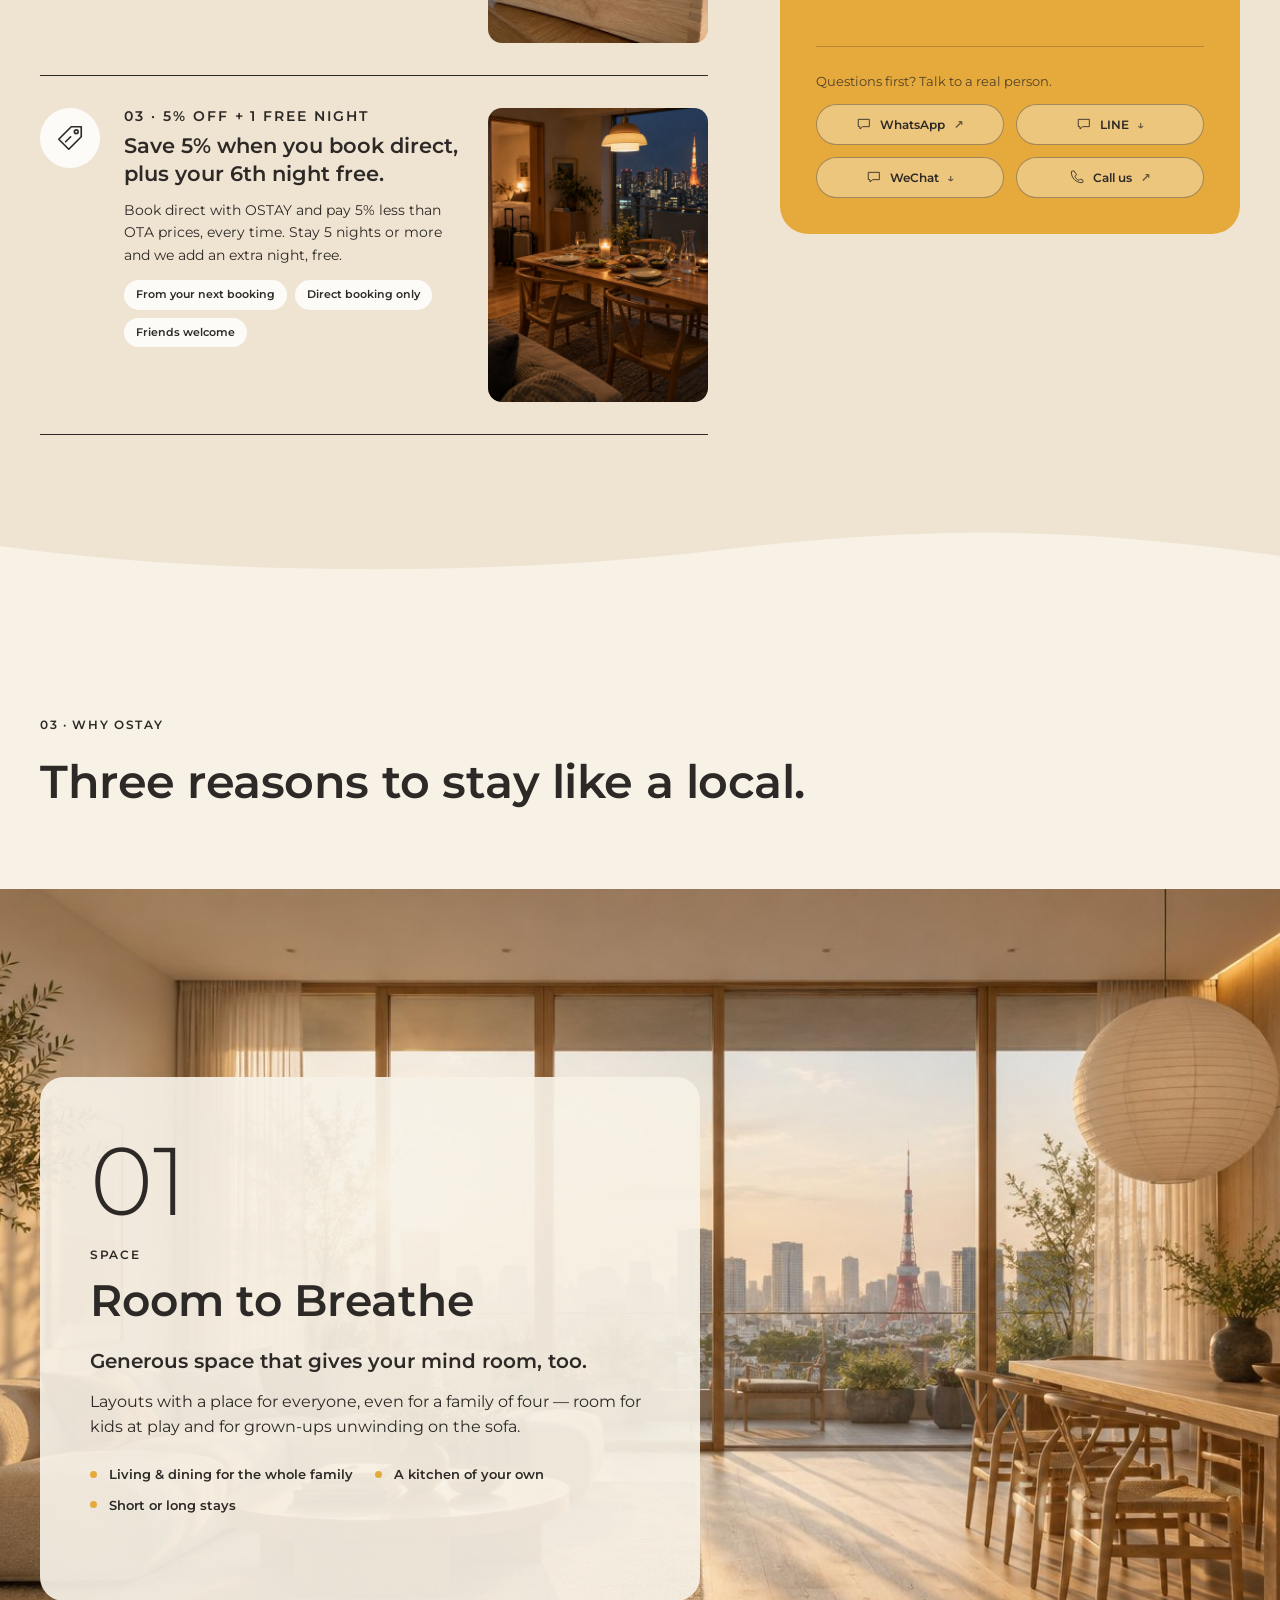
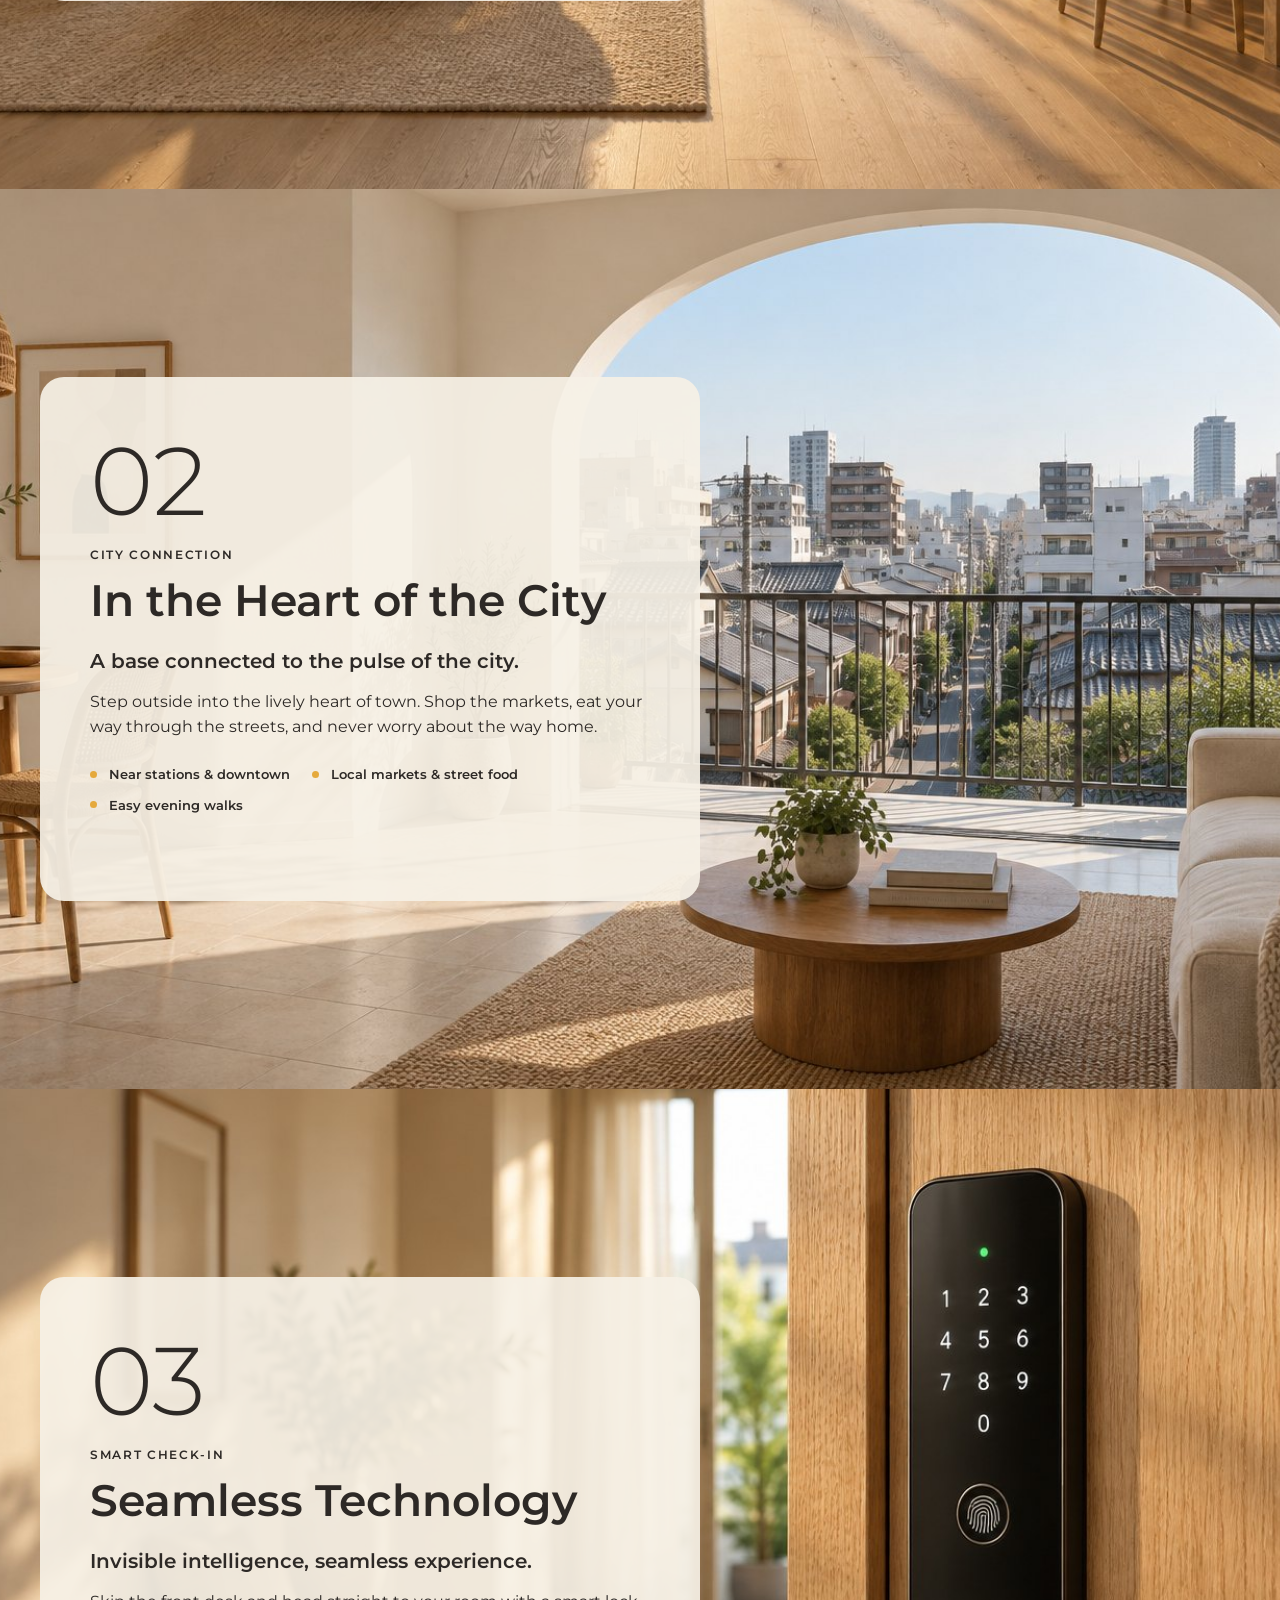
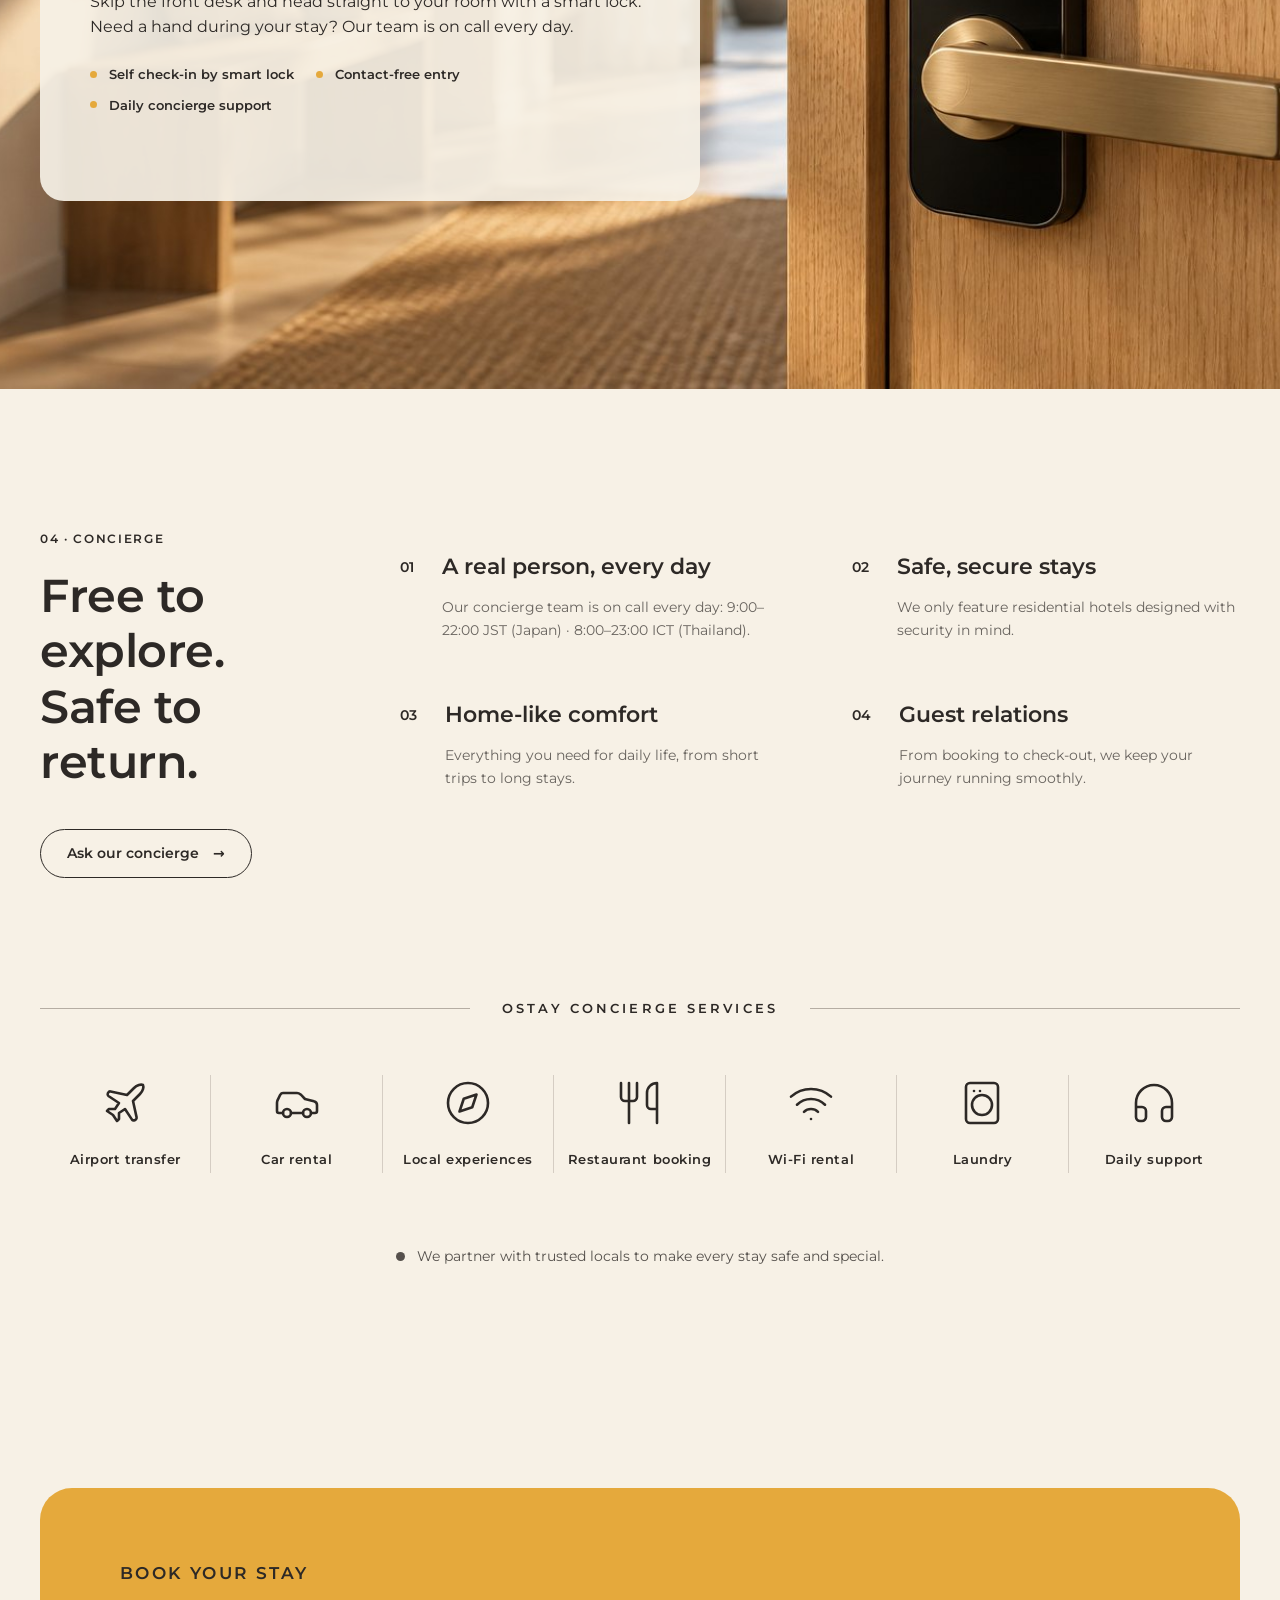
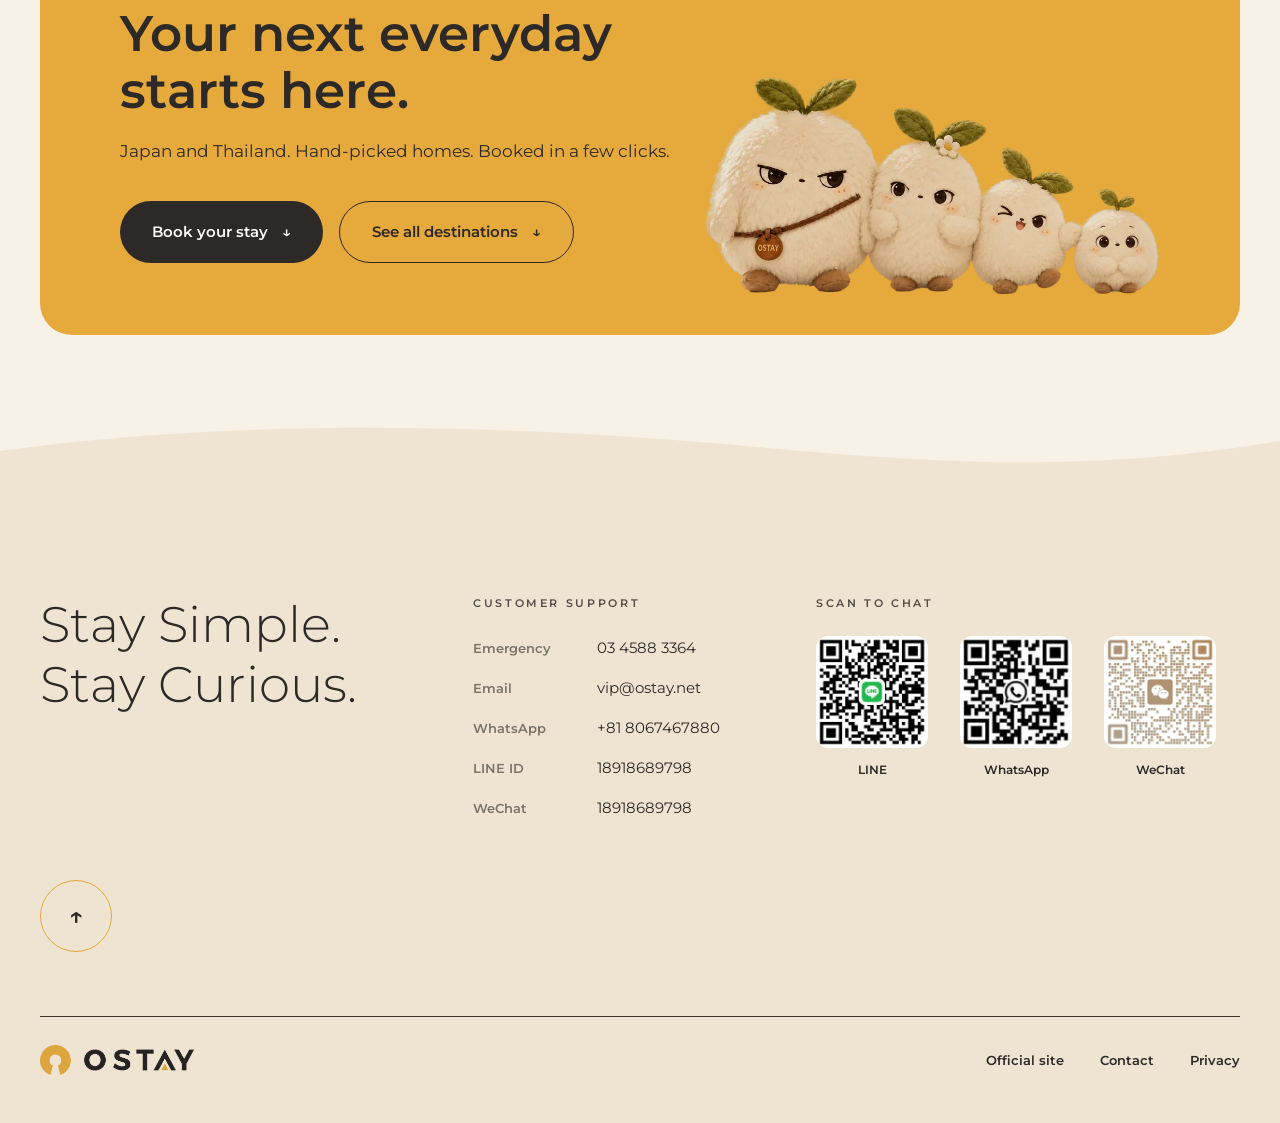
==== commit eef02a91: "Members layout + nav updates" ====
--- a/v2/index.html
+++ b/v2/index.html
@@ -11,10 +11,8 @@
 <meta property="og:image" content="../assets/hero/slides/07-tokyo-tower-living.jpg">
 <link rel="icon" type="image/png" href="../assets/brand/favicon.png">
 <link rel="apple-touch-icon" href="../assets/brand/apple-touch-icon.png">
-<link rel="preconnect" href="https://fonts.googleapis.com">
-<link rel="preconnect" href="https://fonts.gstatic.com" crossorigin>
-<link href="https://fonts.googleapis.com/css2?family=Montserrat:wght@300;400;600&display=swap" rel="stylesheet">
-<link rel="stylesheet" href="style.css?v=v2-20261116">
+<link rel="preload" href="../assets/fonts/montserrat-600.woff2" as="font" type="font/woff2" crossorigin>
+<link rel="stylesheet" href="style.css?v=v2-20261122b">
 <script>addEventListener("error",function(){document.documentElement.classList.add("no-anim")},true)</script>
 </head>
 <body>
@@ -48,8 +46,8 @@
       <h1 data-t="hero.title">Stay Simple.<br>Stay Curious.</h1>
       <p class="sub" data-t="hero.subtitle">Borderless peace of mind for a journey that is truly yours.</p>
       <div class="hero__ctas">
-        <a class="btn btn--yellow" data-booking="main" href="#book">Book your stay <span class="arr down">↓</span></a>
-        <a class="link" href="#why">Why OSTAY <span>↓</span></a>
+        <a class="btn btn--yellow" href="#destinations">Explore our stays <span class="arr down">↓</span></a>
+        <a class="link" href="#members">Join free <span>↓</span></a>
       </div>
     </div>
   </div>
@@ -105,95 +103,77 @@
       <li class="perk perk--hi"><img class="ic" src="../assets/icons/m/tag.svg" alt="" aria-hidden="true"><b class="perk__no">03</b><strong>5% OFF + 1 FREE NIGHT</strong><span>Off OTA prices from your next direct stay · 6th night free</span></li>
     </ul>
 
-    <div class="mem__detail">
-      <div class="mem__cardwrap reveal">
+    <div class="mem__grid">
+      <div class="inc reveal">
+        <p class="eyebrow mem__inc">What’s included</p>
+        <article class="inc__item">
+          <span class="inc__badge"><img class="ic" src="../assets/icons/m/bell.svg" alt="" aria-hidden="true"></span>
+          <div class="inc__body">
+            <p class="inc__num">01 · Real concierge</p>
+            <h3 class="inc__title">Real people, here to help throughout your stay.</h3>
+            <p>Every day · 9:00–22:00 JST (Japan) · 8:00–23:00 ICT (Thailand)</p>
+            <p class="svc__h">Complimentary</p>
+            <ul class="svc"><li><img class="ic" src="../assets/icons/m/car.svg" alt="" aria-hidden="true"><span>Car arrangement</span></li><li><img class="ic" src="../assets/icons/m/pin.svg" alt="" aria-hidden="true"><span>Directions</span></li><li><img class="ic" src="../assets/icons/m/compass.svg" alt="" aria-hidden="true"><span>Local tips</span></li><li><img class="ic" src="../assets/icons/m/dining.svg" alt="" aria-hidden="true"><span>Restaurant booking</span></li><li><img class="ic" src="../assets/icons/m/support.svg" alt="" aria-hidden="true"><span>Check-in &amp; stay support</span></li></ul>
+            <p class="svc__h">Paid add-ons</p>
+            <ul class="svc"><li><img class="ic" src="../assets/icons/m/luggage.svg" alt="" aria-hidden="true"><span>Luggage &amp; lost-item delivery</span></li><li><img class="ic" src="../assets/icons/m/ticket.svg" alt="" aria-hidden="true"><span>Shinkansen booking</span></li></ul>
+            <div class="hotel__tags"><span class="tag">All members</span></div>
+          </div>
+          <img class="inc__img" src="../assets/members/01-concierge-desk.jpg" alt="" loading="lazy">
+        </article>
+        <article class="inc__item">
+          <span class="inc__badge"><img class="ic" src="../assets/icons/m/basket.svg" alt="" aria-hidden="true"></span>
+          <div class="inc__body">
+            <p class="inc__num">02 · Complimentary local treats</p>
+            <h3 class="inc__title">A selection of local favorites, on us — for every guest.</h3>
+            <p>One complimentary OSTAY Local Pantry Selection for every guest on this booking — normally ¥1,500 per person.</p>
+            <div class="hotel__tags"><span class="tag">This booking</span><span class="tag">Per guest</span></div>
+          </div>
+          <img class="inc__img" src="../assets/members/02-pantry-fuji.jpg" alt="" loading="lazy">
+        </article>
+        <article class="inc__item">
+          <span class="inc__badge"><img class="ic" src="../assets/icons/m/tag.svg" alt="" aria-hidden="true"></span>
+          <div class="inc__body">
+            <p class="inc__num">03 · 5% off + 1 free night</p>
+            <h3 class="inc__title">Save 5% when you book direct, plus your 6th night free.</h3>
+            <p>Book direct with OSTAY and pay 5% less than OTA prices, every time. Stay 5 nights or more and we add an extra night, free.</p>
+            <div class="hotel__tags"><span class="tag">From your next booking</span><span class="tag">Direct booking only</span><span class="tag">Friends welcome</span></div>
+          </div>
+          <img class="inc__img" src="../assets/members/03-dinner-table.jpg" alt="" loading="lazy">
+        </article>
+      </div>
+
+      <aside class="mem__side reveal">
         <div class="member-card" id="memberCard">
           <i class="ring r1"></i><i class="ring r2"></i>
           <img class="mc__logo" src="../assets/brand/ostay-logo.png" alt="OSTAY">
           <div class="mc__deal"><b>5%</b><small>Off every direct stay</small><i></i></div>
           <span class="mc__label">MEMBERS</span>
         </div>
-      </div>
-      <div class="reveal">
-        <p class="eyebrow mem__inc">What’s included</p>
-        <div class="acc" id="acc">
-          <div class="acc__item">
-            <button class="acc__btn" aria-expanded="false">
-              <span class="acc__badge"><img class="ic" src="../assets/icons/m/bell.svg" alt="" aria-hidden="true"></span>
-              <span class="acc__num">01 · Real concierge</span>
-              <span class="acc__title">Real people, here to help<br> throughout your stay.</span>
-              <span class="acc__icon">+</span>
-            </button>
-            <div class="acc__panel"><div><div class="acc__content"><div>
-              <p>Every day<br>9:00–22:00 JST (Japan) · 8:00–23:00 ICT (Thailand)</p>
-              <p class="svc__h">Complimentary</p>
-              <ul class="svc"><li><img class="ic" src="../assets/icons/m/car.svg" alt="" aria-hidden="true"><span>Car arrangement</span></li><li><img class="ic" src="../assets/icons/m/pin.svg" alt="" aria-hidden="true"><span>Directions</span></li><li><img class="ic" src="../assets/icons/m/compass.svg" alt="" aria-hidden="true"><span>Local tips</span></li><li><img class="ic" src="../assets/icons/m/dining.svg" alt="" aria-hidden="true"><span>Restaurant booking</span></li><li><img class="ic" src="../assets/icons/m/support.svg" alt="" aria-hidden="true"><span>Check-in &amp; stay support</span></li></ul>
-              <p class="svc__h">Paid add-ons</p>
-              <ul class="svc"><li><img class="ic" src="../assets/icons/m/luggage.svg" alt="" aria-hidden="true"><span>Luggage &amp; lost-item delivery</span></li><li><img class="ic" src="../assets/icons/m/ticket.svg" alt="" aria-hidden="true"><span>Shinkansen booking</span></li></ul>
-              <div class="hotel__tags"><span class="tag">All members</span></div>
-            </div>
-              <img class="acc__img" src="../assets/members/01-concierge-desk.jpg" alt="" loading="lazy">
-            </div></div></div>
-          </div>
-          <div class="acc__item">
-            <button class="acc__btn" aria-expanded="false">
-              <span class="acc__badge"><img class="ic" src="../assets/icons/m/basket.svg" alt="" aria-hidden="true"></span>
-              <span class="acc__num">02 · Complimentary local treats</span>
-              <span class="acc__title">A selection of local favorites,<br> on us — for every guest.</span>
-              <span class="acc__icon">+</span>
-            </button>
-            <div class="acc__panel"><div><div class="acc__content"><div>
-              <p>One complimentary OSTAY Local Pantry Selection for every guest on this booking — normally ¥1,500 per person.</p>
-              <div class="hotel__tags"><span class="tag">This booking</span><span class="tag">Per guest</span></div>
-            </div>
-              <img class="acc__img" src="../assets/members/02-pantry-fuji.jpg" alt="" loading="lazy">
-            </div></div></div>
-          </div>
-          <div class="acc__item">
-            <button class="acc__btn" aria-expanded="false">
-              <span class="acc__badge"><img class="ic" src="../assets/icons/m/tag.svg" alt="" aria-hidden="true"></span>
-              <span class="acc__num">03 · 5% off + 1 free night</span>
-              <span class="acc__title">Save 5% when you book direct,<br> plus your 6th night free.</span>
-              <span class="acc__icon">+</span>
-            </button>
-            <div class="acc__panel"><div><div class="acc__content"><div>
-              <p>Book direct with OSTAY and pay 5% less than OTA prices, every time. Stay 5 nights or more and we add an extra night, free.</p>
-              <div class="hotel__tags"><span class="tag">From your next booking</span><span class="tag">Direct booking only</span><span class="tag">Friends welcome</span></div>
-            </div>
-              <img class="acc__img" src="../assets/members/03-dinner-table.jpg" alt="" loading="lazy">
-            </div></div></div>
-          </div>
-        </div>
-      </div>
-    </div>
-
-    <div class="join reveal" id="contact">
-      <div class="join__pitch">
-        <p class="eyebrow">Join OSTAY Members</p>
-        <h3 class="join__title">Your benefits<br>start here.</h3>
-        <p class="join__sub">Free membership. Just your name and email.</p>
-      </div>
-      <div class="join__side">
-        <form class="join__form" id="helloForm" method="POST" novalidate>
+        <div class="join join--yellow" id="contact">
+          <p class="eyebrow">Join OSTAY Members</p>
+          <h3 class="join__title">Your benefits<br>start here.</h3>
+          <p class="join__sub">Free membership. Just your name and email.</p>
+          <form class="join__form" id="helloForm" method="POST" novalidate>
           <div class="join__fields">
             <div class="field"><label for="f-name">Name</label><input id="f-name" name="name" type="text" placeholder="Alex Smith" required autocomplete="name"></div>
             <div class="field"><label for="f-email">Email</label><input id="f-email" name="email" type="email" placeholder="hello@example.com" required autocomplete="email"></div>
           </div>
           <input type="text" name="_gotcha" style="display:none" tabindex="-1" autocomplete="off">
-          <button class="btn btn--yellow join__btn" type="submit">Join Free <span class="arr fwd">→</span></button>
+          <button class="btn btn--dark join__btn" type="submit">Join Free <span class="arr fwd">→</span></button>
           <p class="join__privacy">We’ll only use your email to send your member details and OSTAY news. Unsubscribe anytime.</p>
           <p class="form-status" id="formStatus" role="status" aria-live="polite"></p>
         </form>
-        <div class="join__talk">
+          <div class="join__talk">
           <p>Questions first? Talk to a real person.</p>
           <div class="talk">
             <a class="talk__btn" id="talkWhatsapp" href="https://wa.me/818067467880" target="_blank" rel="noopener"><img class="ic" src="../assets/icons/m/chat.svg" alt="" aria-hidden="true">WhatsApp <span>↗</span></a>
             <a class="talk__btn" href="#qrList"><img class="ic" src="../assets/icons/m/chat.svg" alt="" aria-hidden="true">LINE <span>↓</span></a>
-            <a class="talk__btn" href="#qrList"><img class="ic" src="../assets/icons/m/chat.svg" alt="" aria-hidden="true">WeCom <span>↓</span></a>
+            <a class="talk__btn" href="#qrList"><img class="ic" src="../assets/icons/m/chat.svg" alt="" aria-hidden="true">WeChat <span>↓</span></a>
             <a class="talk__btn" href="tel:+81345883364"><img class="ic" src="../assets/icons/m/phone.svg" alt="" aria-hidden="true">Call us <span>↗</span></a>
           </div>
         </div>
-      </div>
+        </div>
+      </aside>
     </div>
   </div>
   <svg class="wave bottom" viewBox="0 0 1800 50" preserveAspectRatio="none" aria-hidden="true"><path d="M0 20 C300 50 700 50 1000 25 S1500 0 1800 30 V50 H0Z" fill="#F7F1E6"/></svg>
@@ -214,7 +194,6 @@
       <p class="tagline" data-t="why.items.0.tagline">Generous space that gives your mind room, too.</p>
       <p class="body" data-t="why.items.0.body">Layouts with a place for everyone, even for a family of four — room for kids at play and for grown-ups unwinding on the sofa.</p>
       <ul class="dots" data-li="why.items.0.bullets"><li>Living &amp; dining for the whole family</li><li>A kitchen of your own</li><li>Short or long stays</li></ul>
-      <a class="btn btn--yellow btn--sm" data-booking="main" href="#book"><span data-t="why.items.0.button">Find a spacious stay</span> <span class="arr down">↓</span></a>
     </div></div>
   </div>
 
@@ -226,7 +205,6 @@
       <p class="tagline" data-t="why.items.1.tagline">A base connected to the pulse of the city.</p>
       <p class="body" data-t="why.items.1.body">Step outside into the lively heart of town. Shop the markets, eat your way through the streets, and never worry about the way home.</p>
       <ul class="dots" data-li="why.items.1.bullets"><li>Near stations &amp; downtown</li><li>Local markets &amp; street food</li><li>Easy evening walks</li></ul>
-      <a class="btn btn--yellow btn--sm" data-booking="main" href="#book"><span data-t="why.items.1.button">Find a city-center stay</span> <span class="arr down">↓</span></a>
     </div></div>
   </div>
 
@@ -238,7 +216,6 @@
       <p class="tagline" data-t="why.items.2.tagline">Invisible intelligence, seamless experience.</p>
       <p class="body" data-t="why.items.2.body">Skip the front desk and head straight to your room with a smart lock. Need a hand during your stay? Our team is on call every day.</p>
       <ul class="dots" data-li="why.items.2.bullets"><li>Self check-in by smart lock</li><li>Contact-free entry</li><li>Daily concierge support</li></ul>
-      <a class="btn btn--yellow btn--sm" href="#concierge"><span data-t="why.items.2.button">How smart check-in works</span> <span class="arr fwd">→</span></a>
     </div></div>
   </div>
 </section>
@@ -308,7 +285,7 @@
             <dt>Email</dt><dd><a href="mailto:vip@ostay.net">vip@ostay.net</a></dd>
             <dt>WhatsApp</dt><dd><a href="https://wa.me/818067467880" target="_blank" rel="noopener">+81 8067467880</a></dd>
             <dt>LINE ID</dt><dd>18918689798</dd>
-            <dt>WeCom</dt><dd>18918689798</dd>
+            <dt>WeChat</dt><dd>18918689798</dd>
           </dl>
         </div>
         <div class="support__col">
@@ -339,6 +316,6 @@
   <a class="btn btn--yellow" data-booking="main" href="#book">Book <span class="arr down">↓</span></a>
 </div>
 
-<script src="script.js?v=v2-20261116"></script>
+<script src="script.js?v=v2-20261122"></script>
 </body>
 </html>
--- a/v2/style.css
+++ b/v2/style.css
@@ -1,3 +1,7 @@
+/* Self-hosted Montserrat (works in mainland China and abroad) */
+@font-face{font-family:'Montserrat';font-style:normal;font-weight:300;font-display:swap;src:url(../assets/fonts/montserrat-300.woff2) format('woff2')}
+@font-face{font-family:'Montserrat';font-style:normal;font-weight:400;font-display:swap;src:url(../assets/fonts/montserrat-400.woff2) format('woff2')}
+@font-face{font-family:'Montserrat';font-style:normal;font-weight:600;font-display:swap;src:url(../assets/fonts/montserrat-600.woff2) format('woff2')}
 /* OSTAY — Stay Simple. Stay Curious. */
 :root{
   --obsidian:#2D2926; --yellow:#E5A93C; --bg:#F7F1E6; --sand:#EFE4D2; --ivory:#FDFBF7; --line:#3B2F26;
@@ -482,3 +486,51 @@
   .nav{transform:translateY(-140%);opacity:0;pointer-events:none;transition:transform .4s var(--ease),opacity .3s}
   .header.open .nav{transform:none;opacity:1;pointer-events:auto}
 }
+
+/* ---------- Members: flat "What's included" + yellow sign-up panel side by side（2026-11-22） ---------- */
+.mem__grid{display:grid;grid-template-columns:minmax(0,1fr) 460px;gap:72px;align-items:start;margin-top:96px}
+.inc__item{display:grid;grid-template-columns:60px minmax(0,1fr) 220px;gap:0 24px;padding:32px 0;border-bottom:1px solid var(--obsidian)}
+.inc .mem__inc{padding-bottom:18px;border-bottom:1px solid var(--obsidian);margin-bottom:0}
+.inc__badge{width:60px;height:60px;border-radius:50%;background:var(--ivory);display:grid;place-items:center}
+.inc__badge .ic{width:30px;height:30px}
+.inc__num{font-size:11px;line-height:16px;font-weight:600;letter-spacing:.14em;text-transform:uppercase;margin-bottom:8px}
+.inc__title{font-size:21px;font-weight:600;line-height:1.3;margin-bottom:12px}
+.inc__body>p{font-size:14px}
+.inc__body .hotel__tags{margin-top:14px}
+.inc__body .tag{background:var(--ivory)}
+.inc__img{width:220px;height:100%;min-height:200px;max-height:300px;object-fit:cover;border-radius:14px;background:var(--sand)}
+.mem__side{position:sticky;top:100px;display:flex;flex-direction:column;gap:0}
+.mem__side .member-card{margin:0 auto -64px;width:88%;position:relative;z-index:2}
+.join.join--yellow{display:block;margin:0;padding:96px 36px 36px;border-radius:28px;background:var(--yellow)}
+.join--yellow .join__title{font-size:34px;margin:12px 0 10px}
+.join--yellow .join__sub{font-size:15px;margin-bottom:24px}
+.join--yellow .join__fields{grid-template-columns:1fr;gap:16px}
+.join--yellow .field input{border-bottom-color:rgba(45,41,38,.45)}
+.join--yellow .field input:focus{border-color:var(--obsidian)}
+.join--yellow .field input::placeholder{color:rgba(45,41,38,.5)}
+.join--yellow .join__btn{align-self:stretch;justify-content:center}
+.join--yellow .join__privacy{opacity:.75}
+.join--yellow .join__talk{border-top-color:rgba(45,41,38,.25)}
+.join--yellow .join__talk p{opacity:.8}
+.join--yellow .talk{grid-template-columns:1fr 1fr}
+.join--yellow .talk__btn{border-color:rgba(45,41,38,.4);color:var(--obsidian);background:rgba(253,251,247,.35)}
+@media (max-width:1200px){
+  .mem__grid{grid-template-columns:minmax(0,1fr) 400px;gap:48px}
+  .inc__item{grid-template-columns:60px minmax(0,1fr)}
+  .inc__img{grid-column:2;width:100%;height:auto;max-height:none;aspect-ratio:16/9;margin-top:18px}
+}
+@media (max-width:900px){
+  .mem__grid{grid-template-columns:1fr;gap:56px;margin-top:48px}
+  .mem__side{position:static;max-width:520px;width:100%;margin:0 auto}
+}
+@media (max-width:768px){
+  .inc__item{grid-template-columns:44px minmax(0,1fr);gap:0 12px;padding:24px 0}
+  .inc__badge{width:44px;height:44px}
+  .inc__badge .ic{width:22px;height:22px}
+  .inc__title{font-size:17px}
+  .inc__img{grid-column:1 / -1}
+  .join.join--yellow{padding:84px 22px 28px;border-radius:24px}
+  .join--yellow .join__title{font-size:28px}
+  .mem__side .member-card{width:100%;margin-bottom:-48px}
+  .join.join--yellow{padding-top:72px}
+}
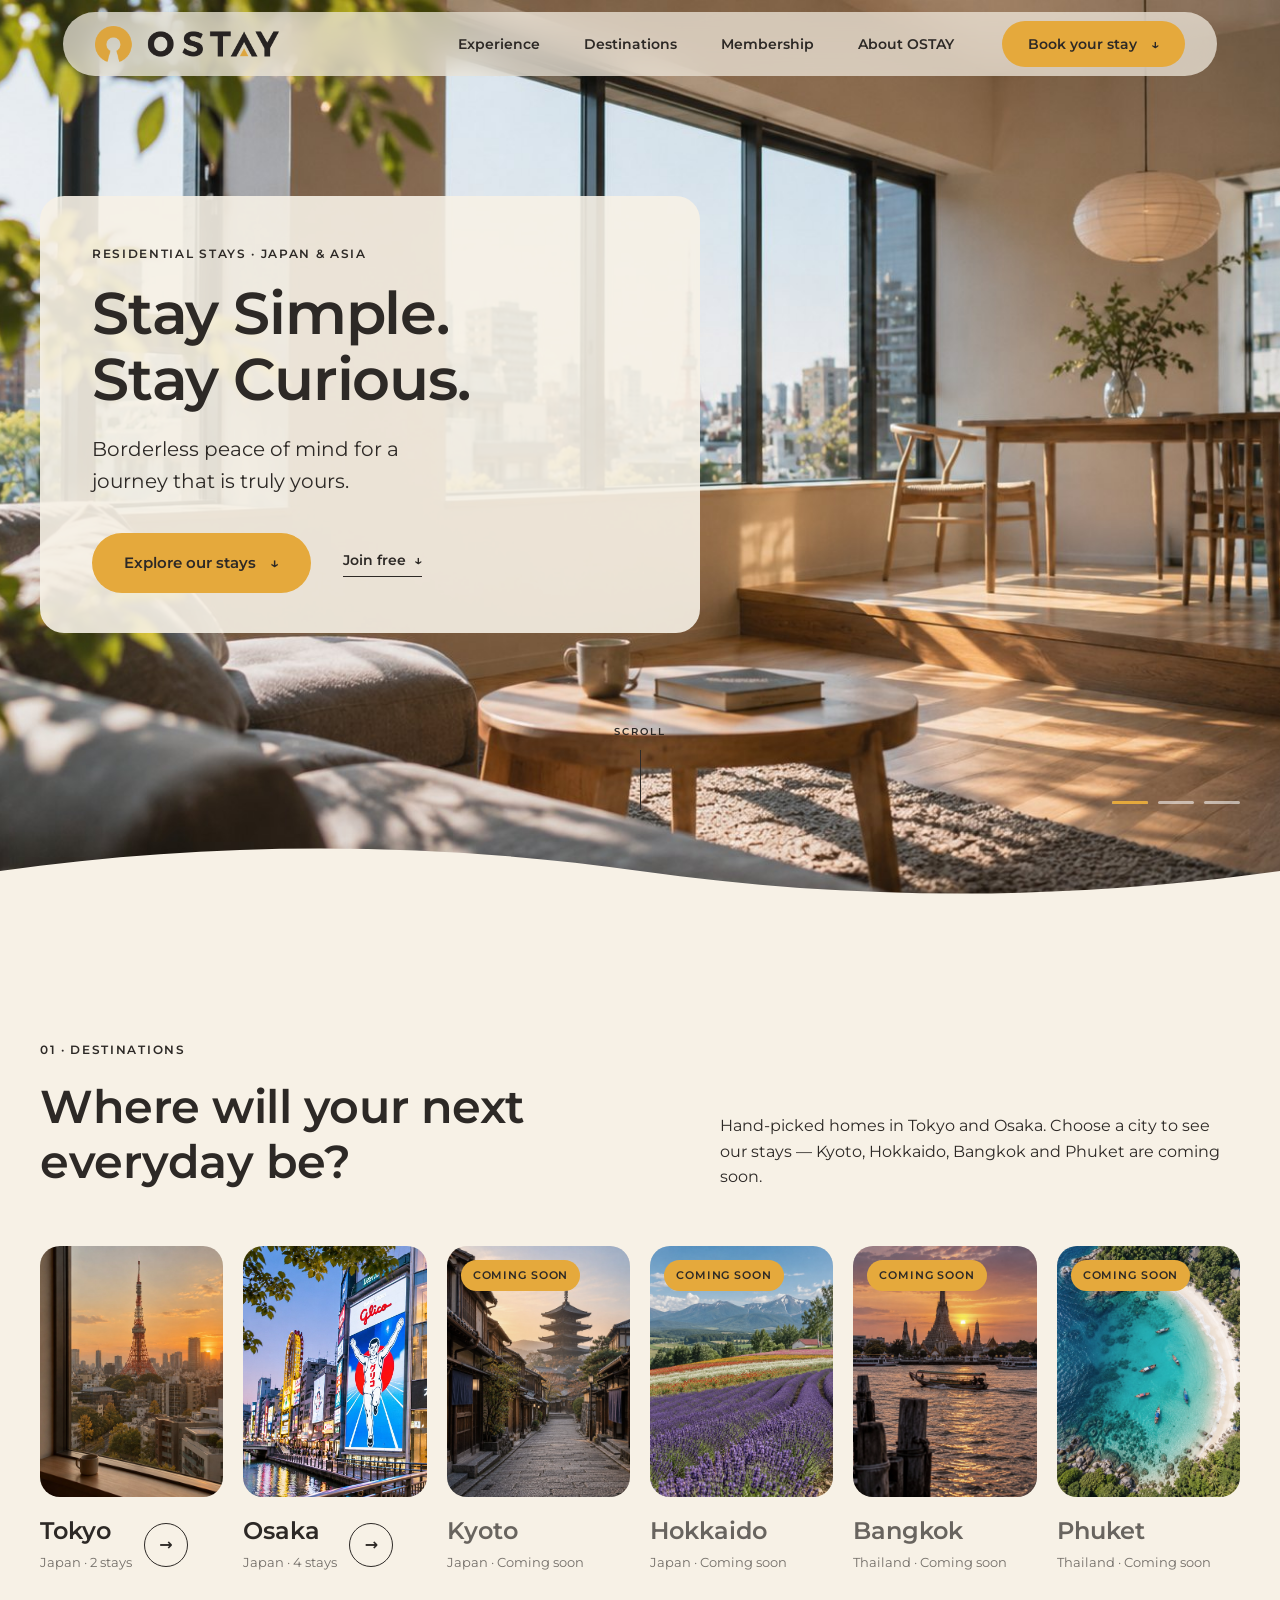
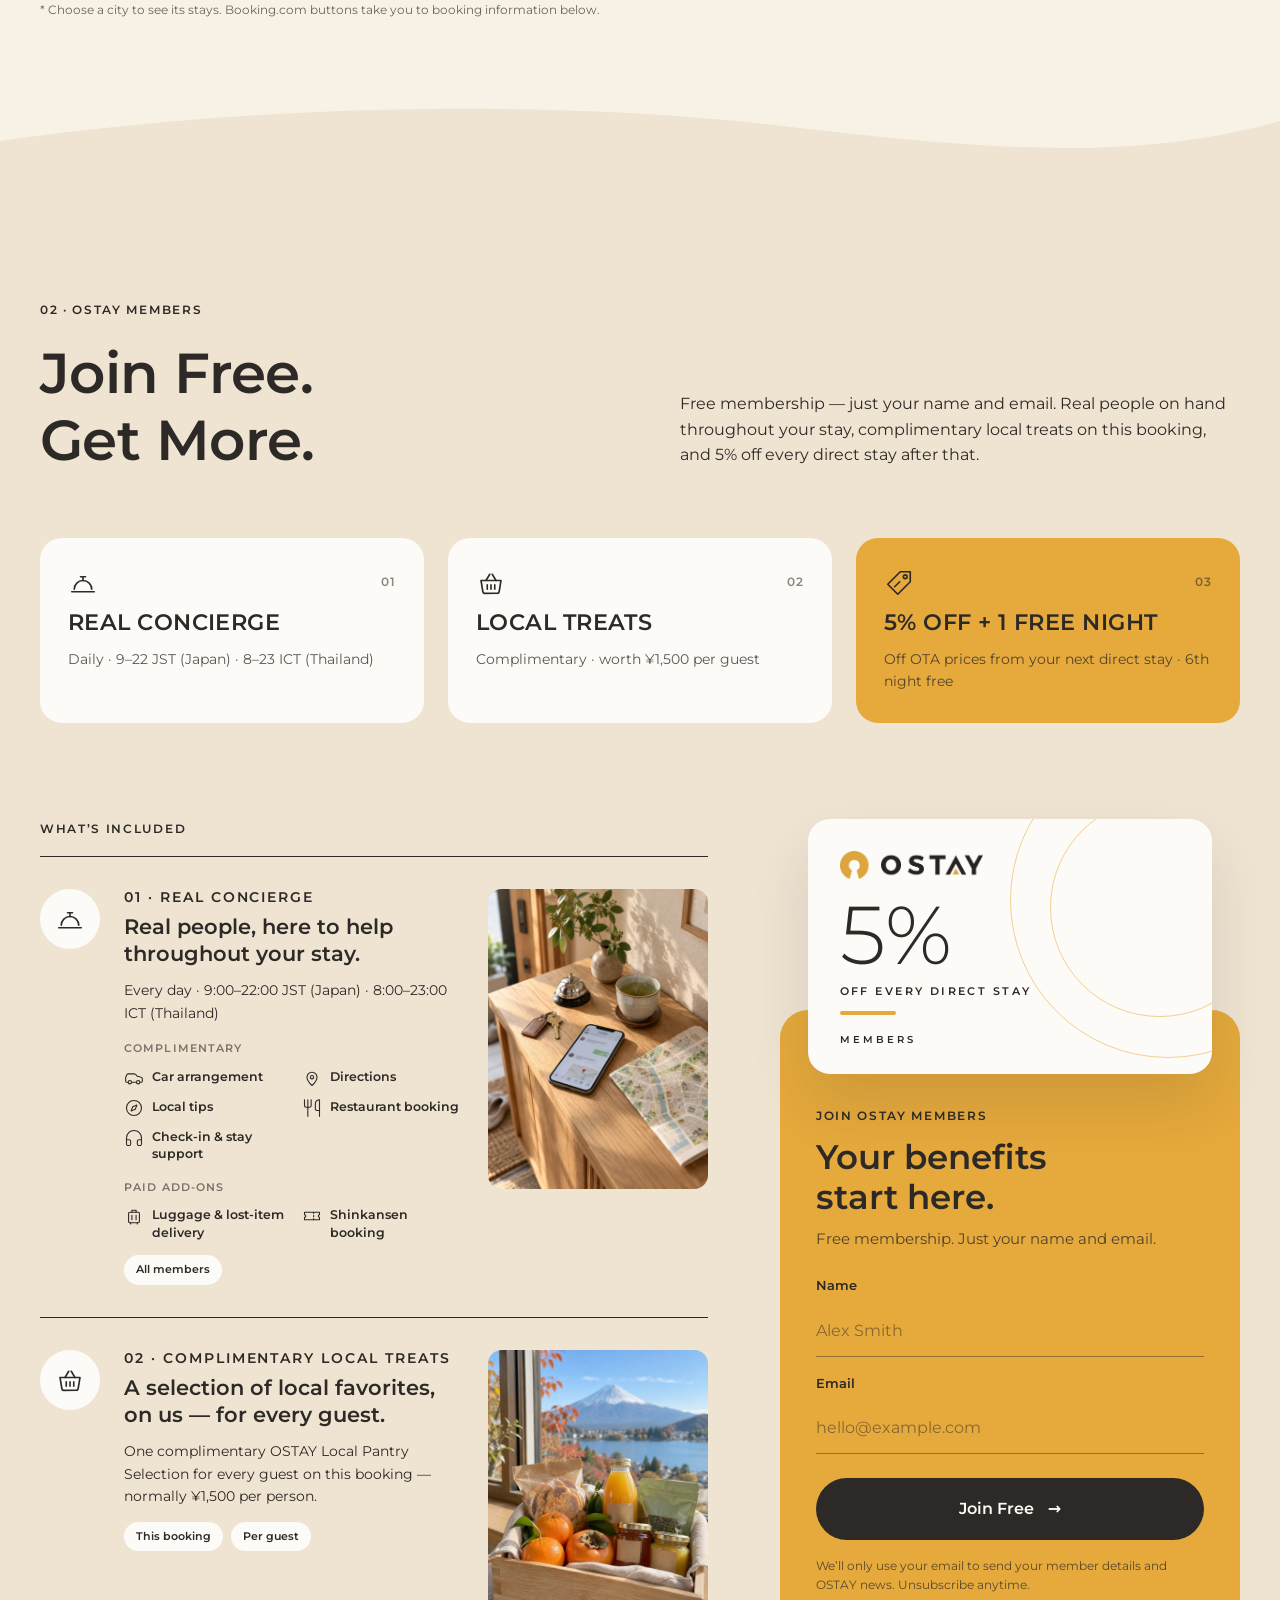
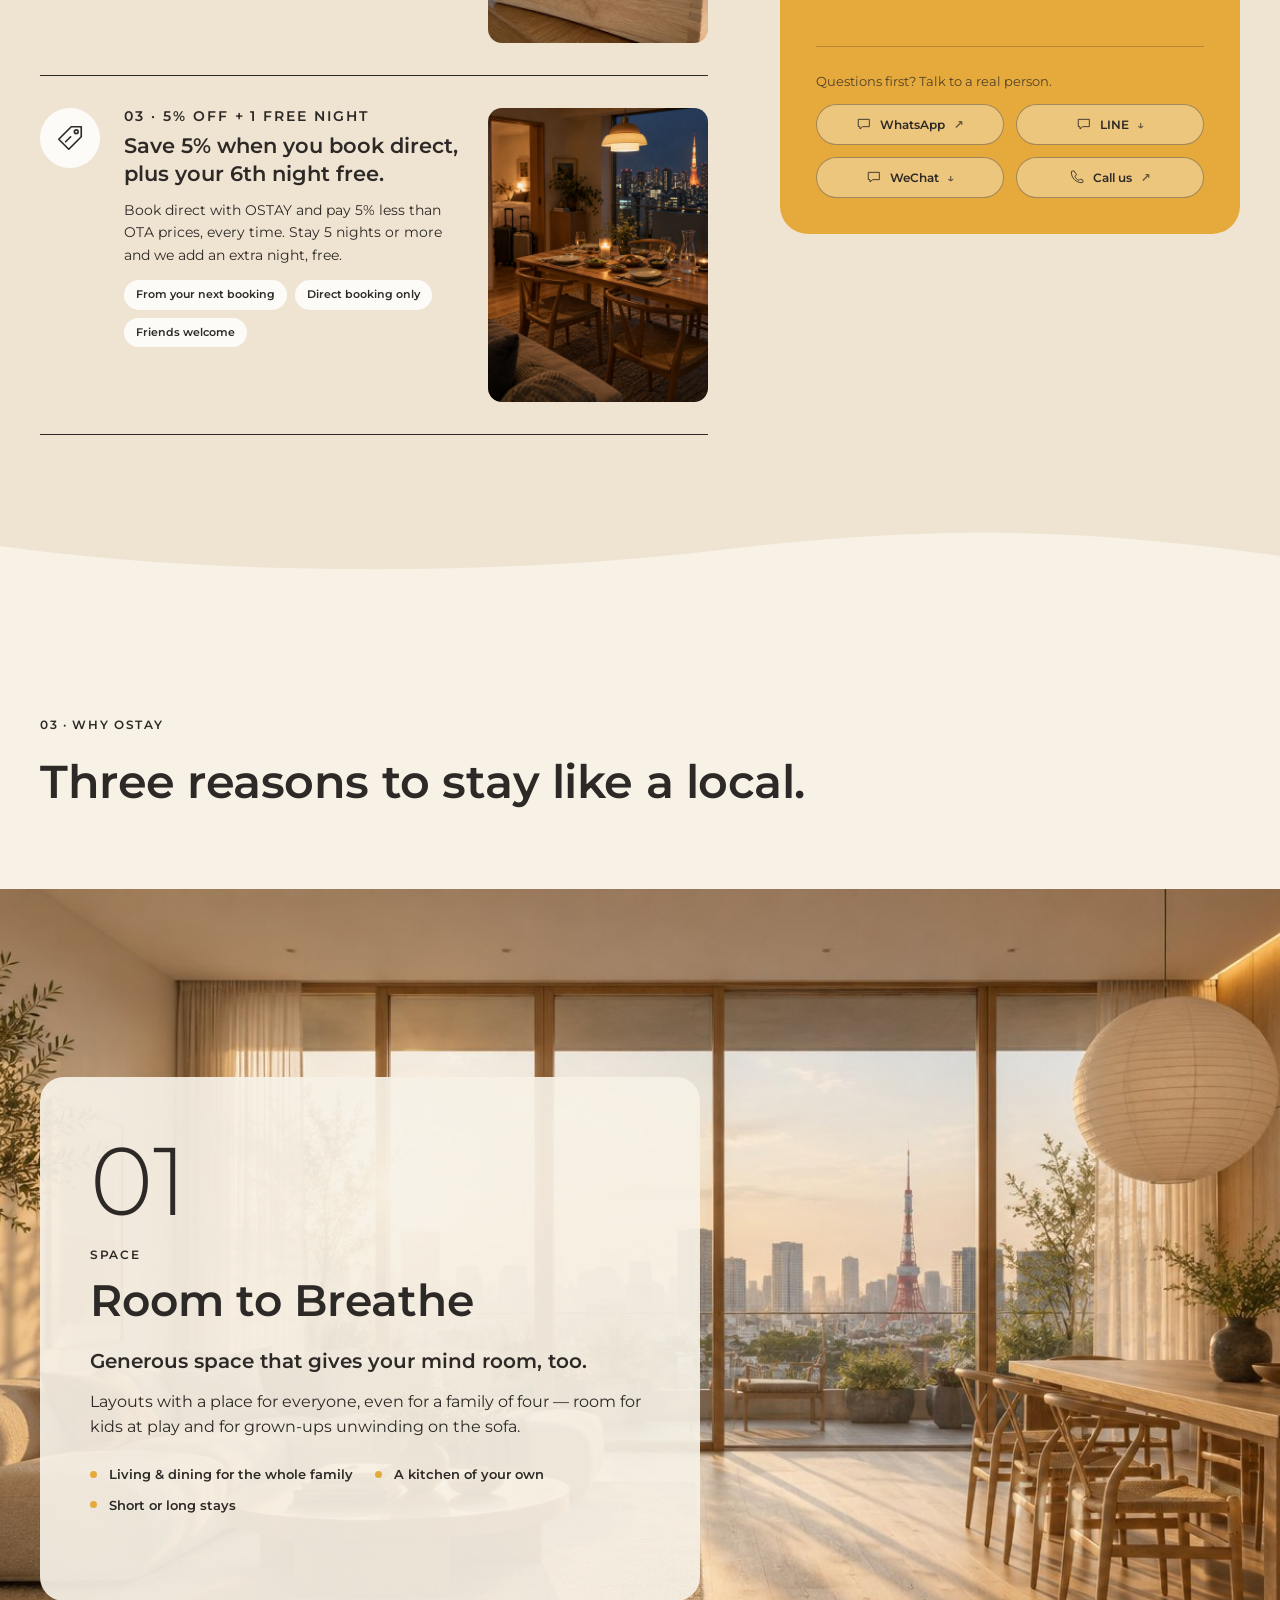
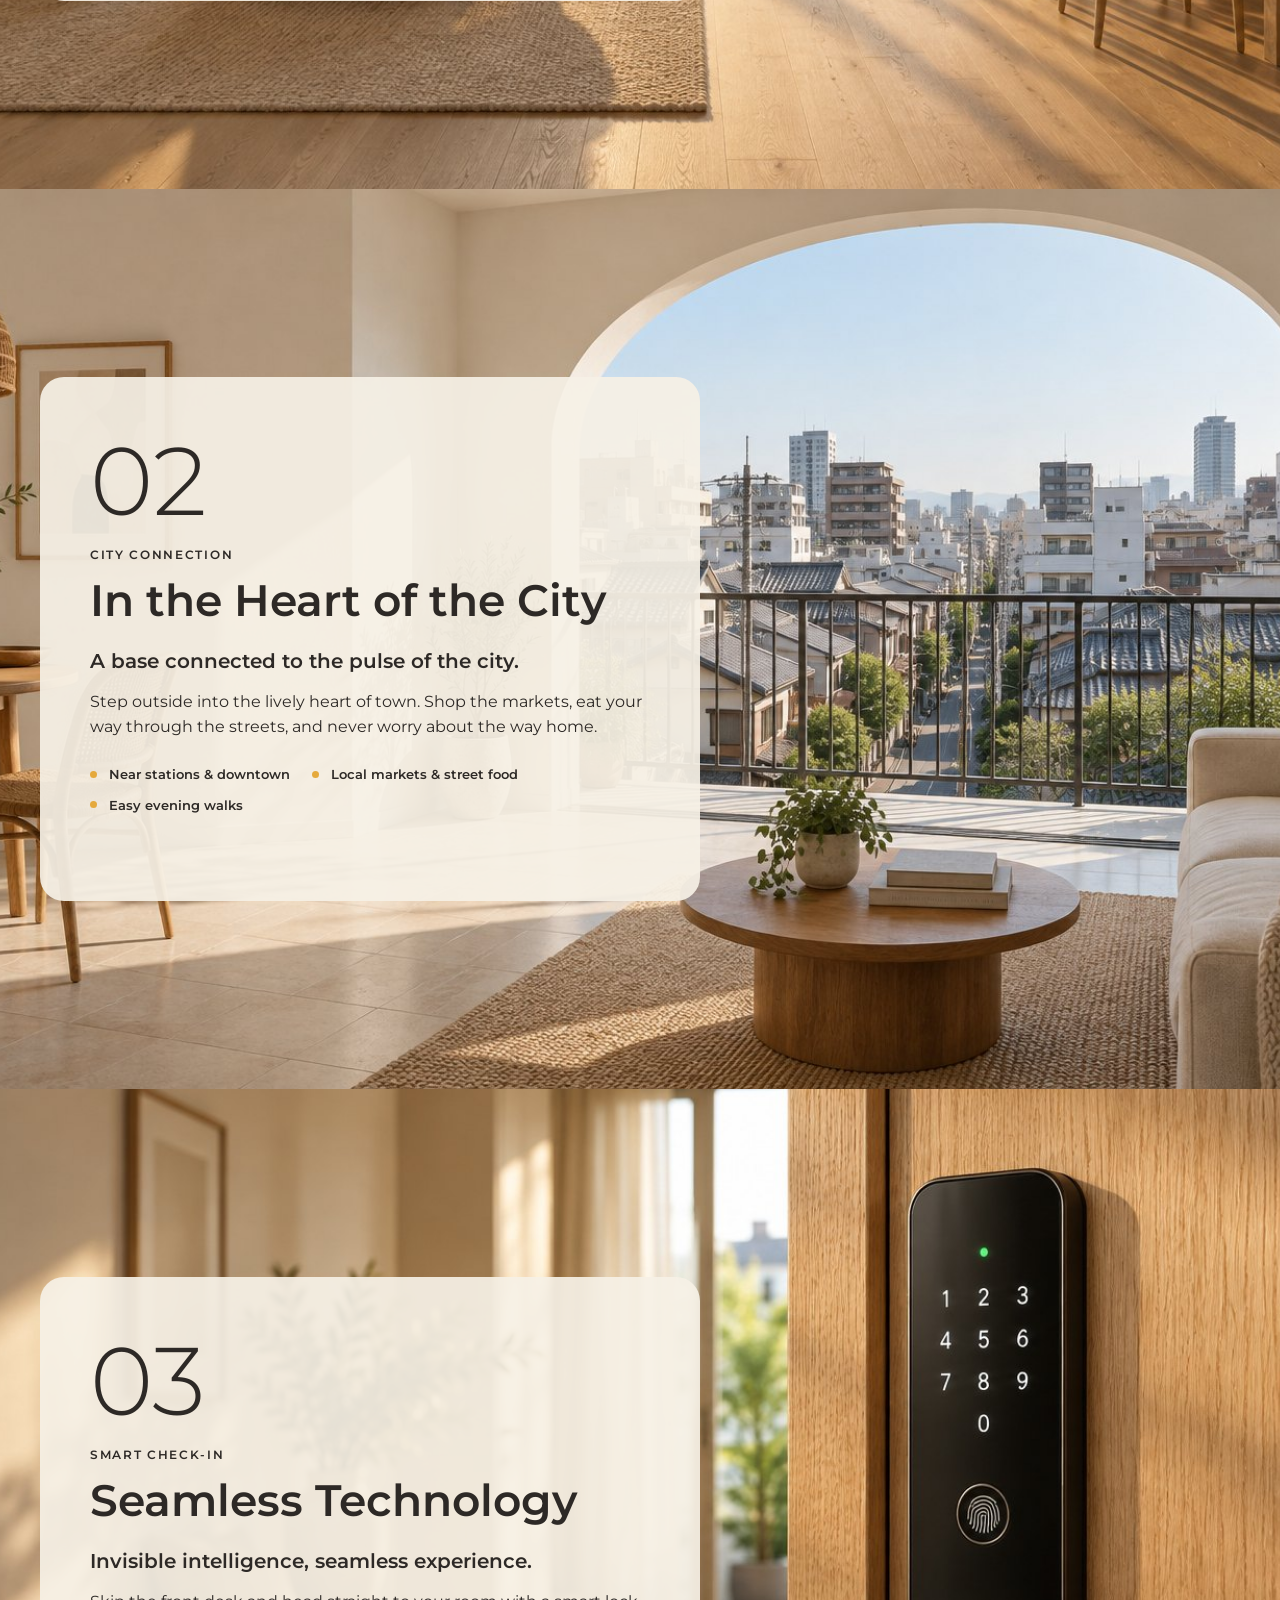
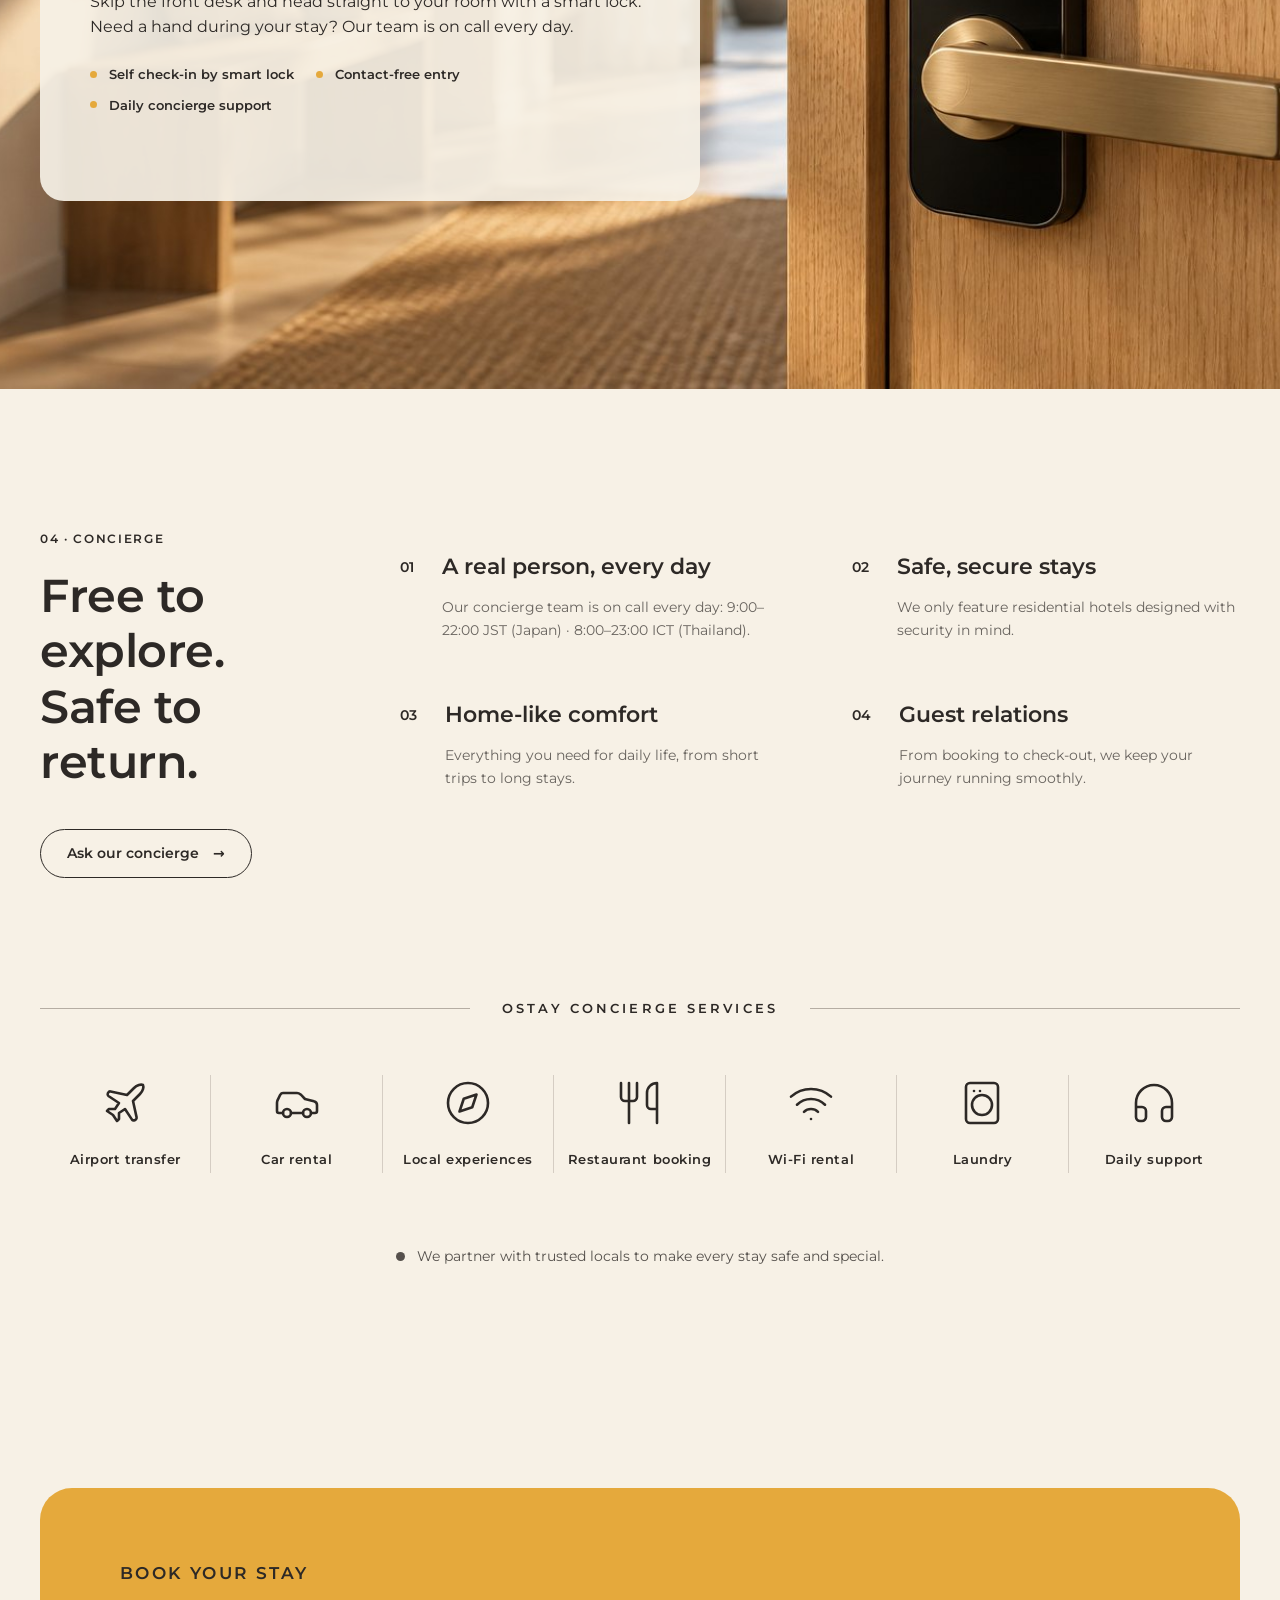
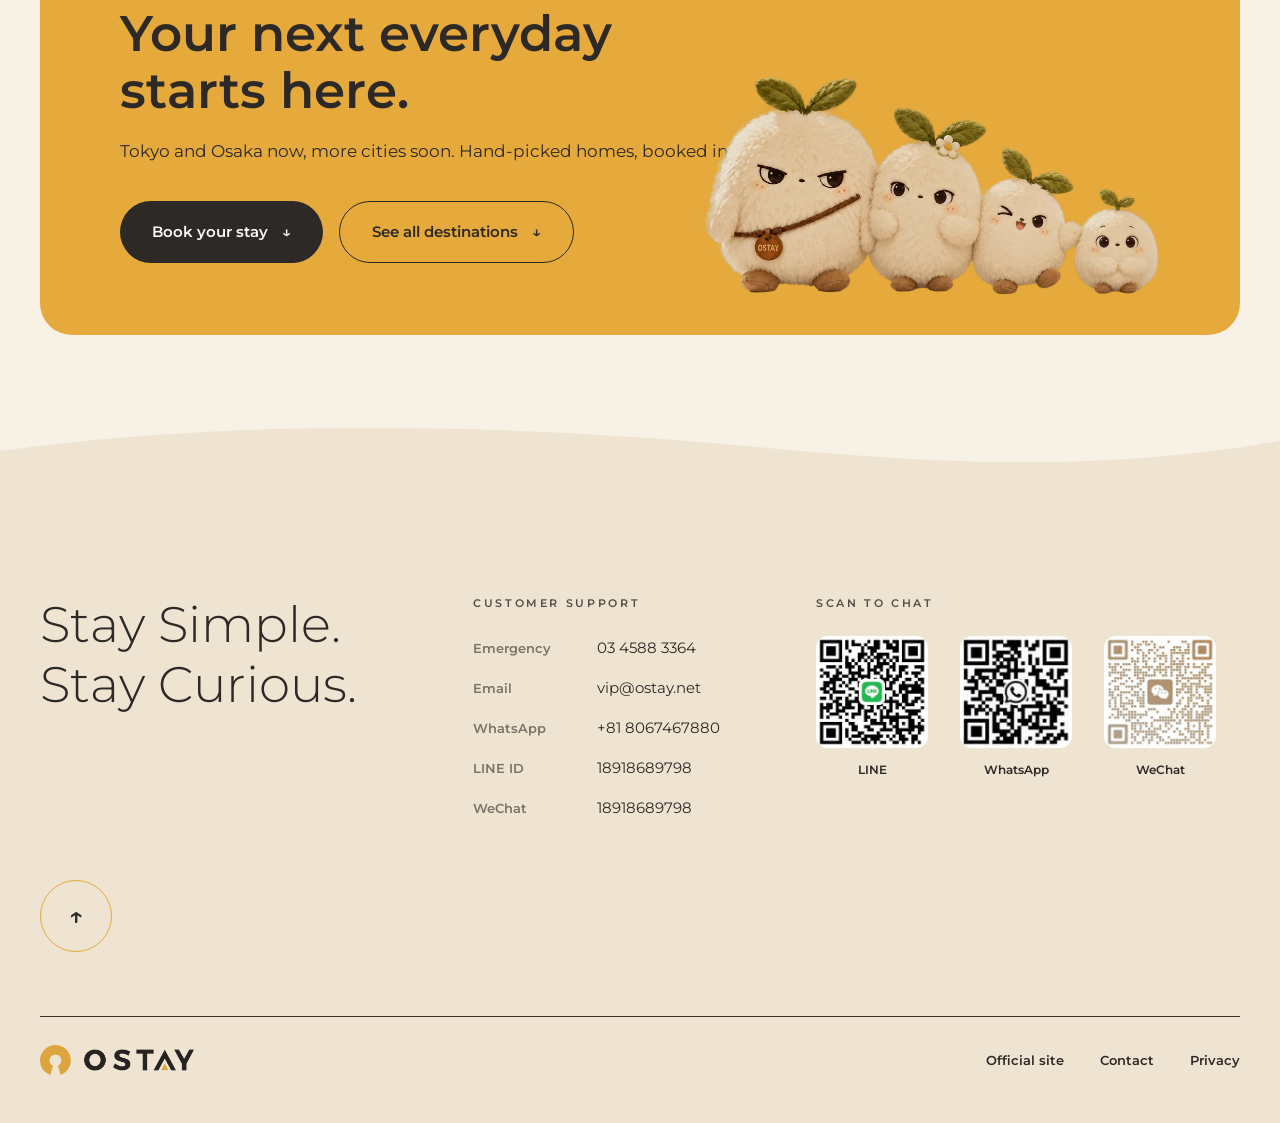
==== commit 1fa56a54: "Hotels: Tokyo & Osaka only" ====
--- a/v2/index.html
+++ b/v2/index.html
@@ -63,7 +63,7 @@
         <p class="eyebrow" data-t="destinations.eyebrow">01 · Destinations</p>
         <h2 class="h2" data-t="destinations.title">Where will your next<br>everyday be?</h2>
       </div>
-      <p class="lead" data-t="destinations.lead">Hand-picked homes across Japan and Thailand. Choose a city to see our stays — Hokkaido is coming soon.</p>
+      <p class="lead" data-t="destinations.lead">Hand-picked homes in Tokyo and Osaka. Choose a city to see our stays — Kyoto, Hokkaido, Bangkok and Phuket are coming soon.</p>
     </div>
     <div class="dest__stage" id="destStage">
       <div class="cities reveal" id="cityGrid" role="list"></div>
@@ -259,7 +259,7 @@
     <div class="cta__box reveal">
       <p class="eyebrow" data-t="cta.eyebrow">Book your stay</p>
       <h2 data-t="cta.title">Your next everyday<br>starts here.</h2>
-      <p data-t="cta.lead">Japan and Thailand. Hand-picked homes. Booked in a few clicks.</p>
+      <p data-t="cta.lead">Tokyo and Osaka now, more cities soon. Hand-picked homes, booked in a few clicks.</p>
       <div class="cta__btns">
         <a class="btn btn--dark" data-booking="main" href="#book">Book your stay <span class="arr down">↓</span></a>
         <a class="btn btn--ghost" href="#destinations">See all destinations <span class="arr down">↓</span></a>
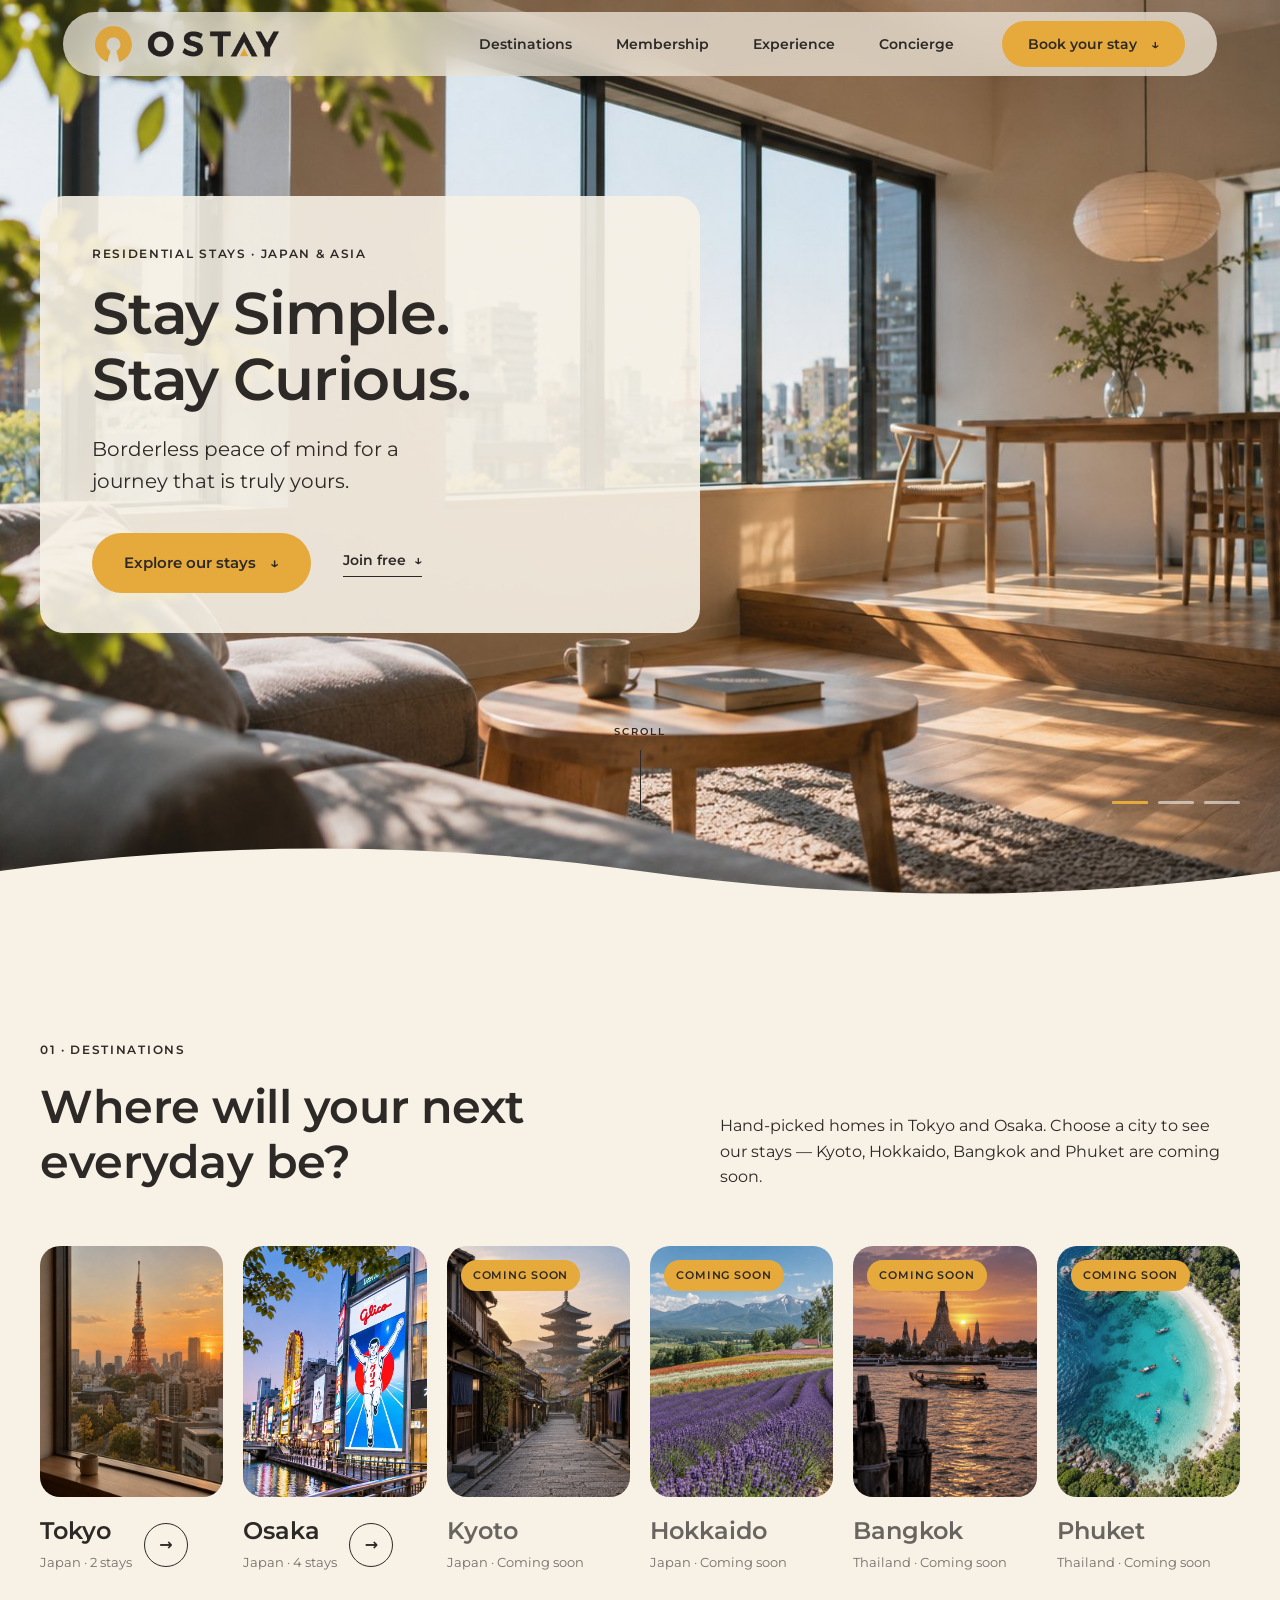
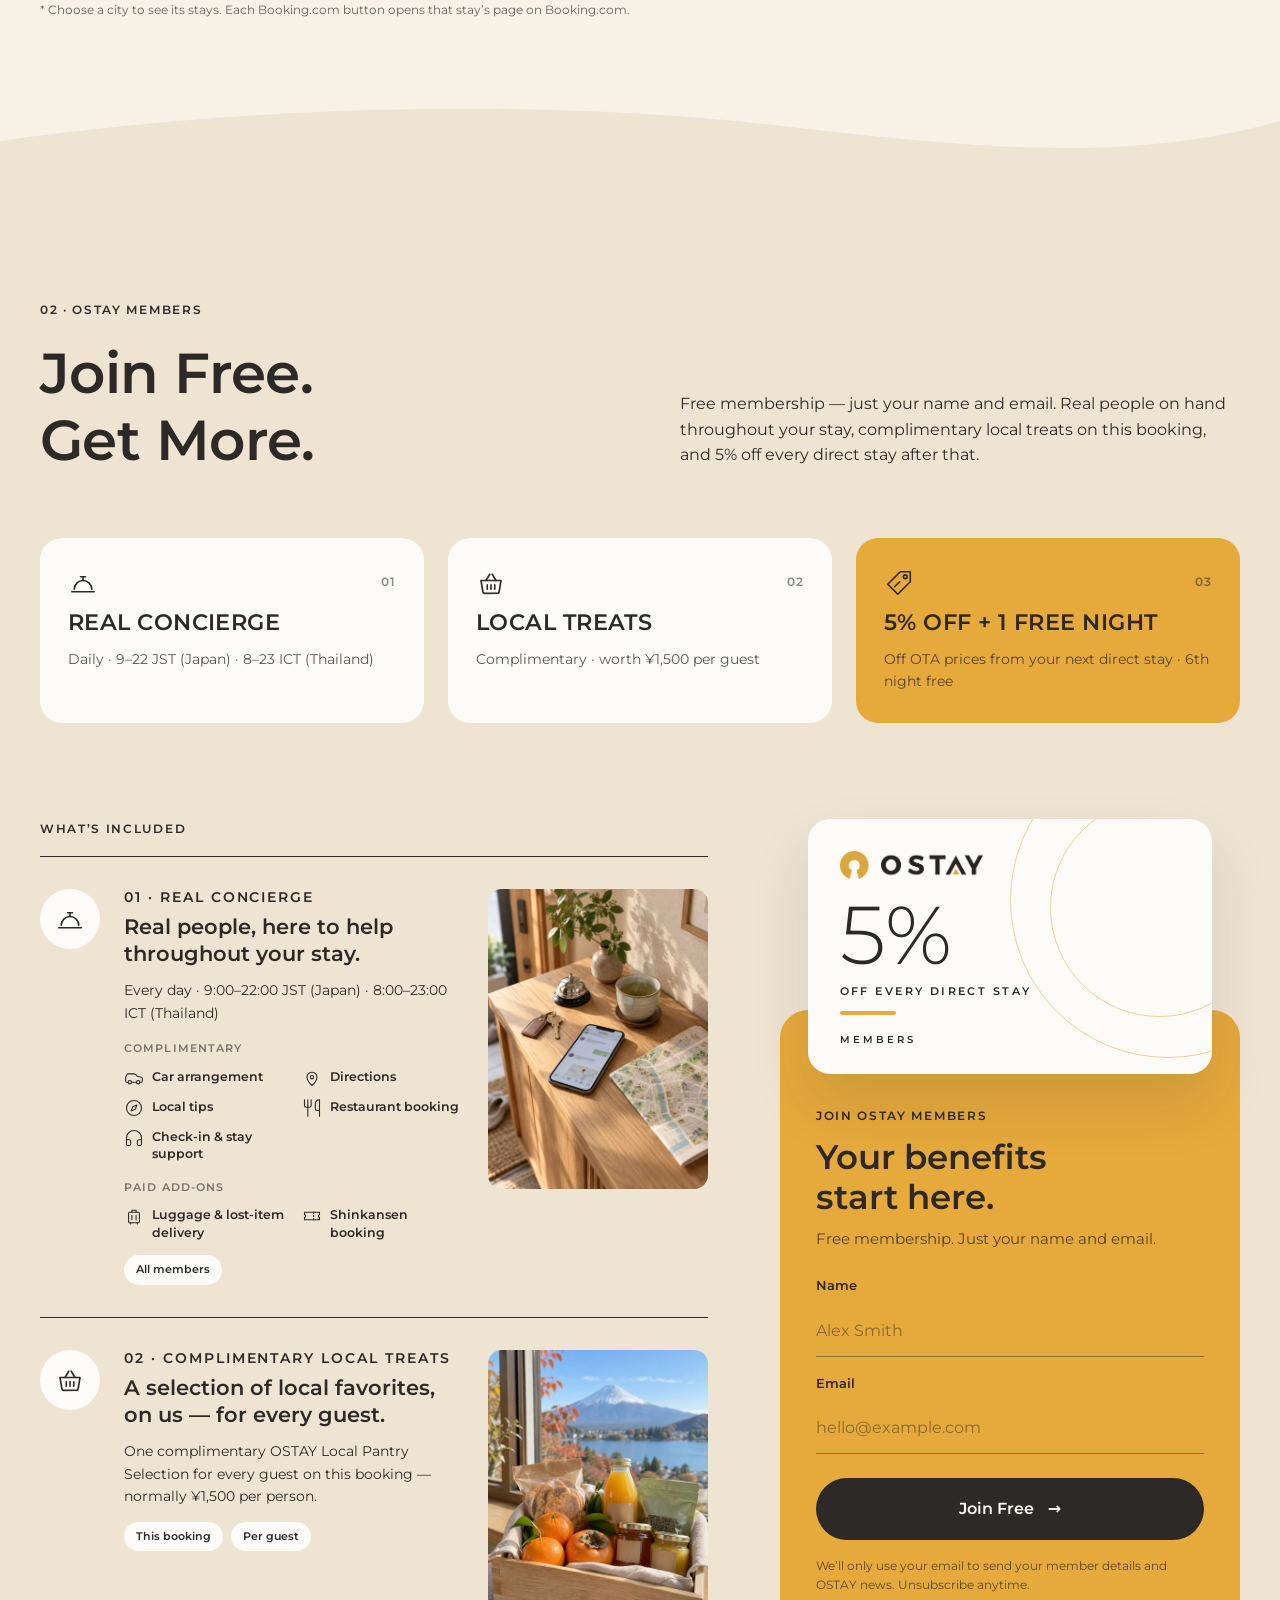
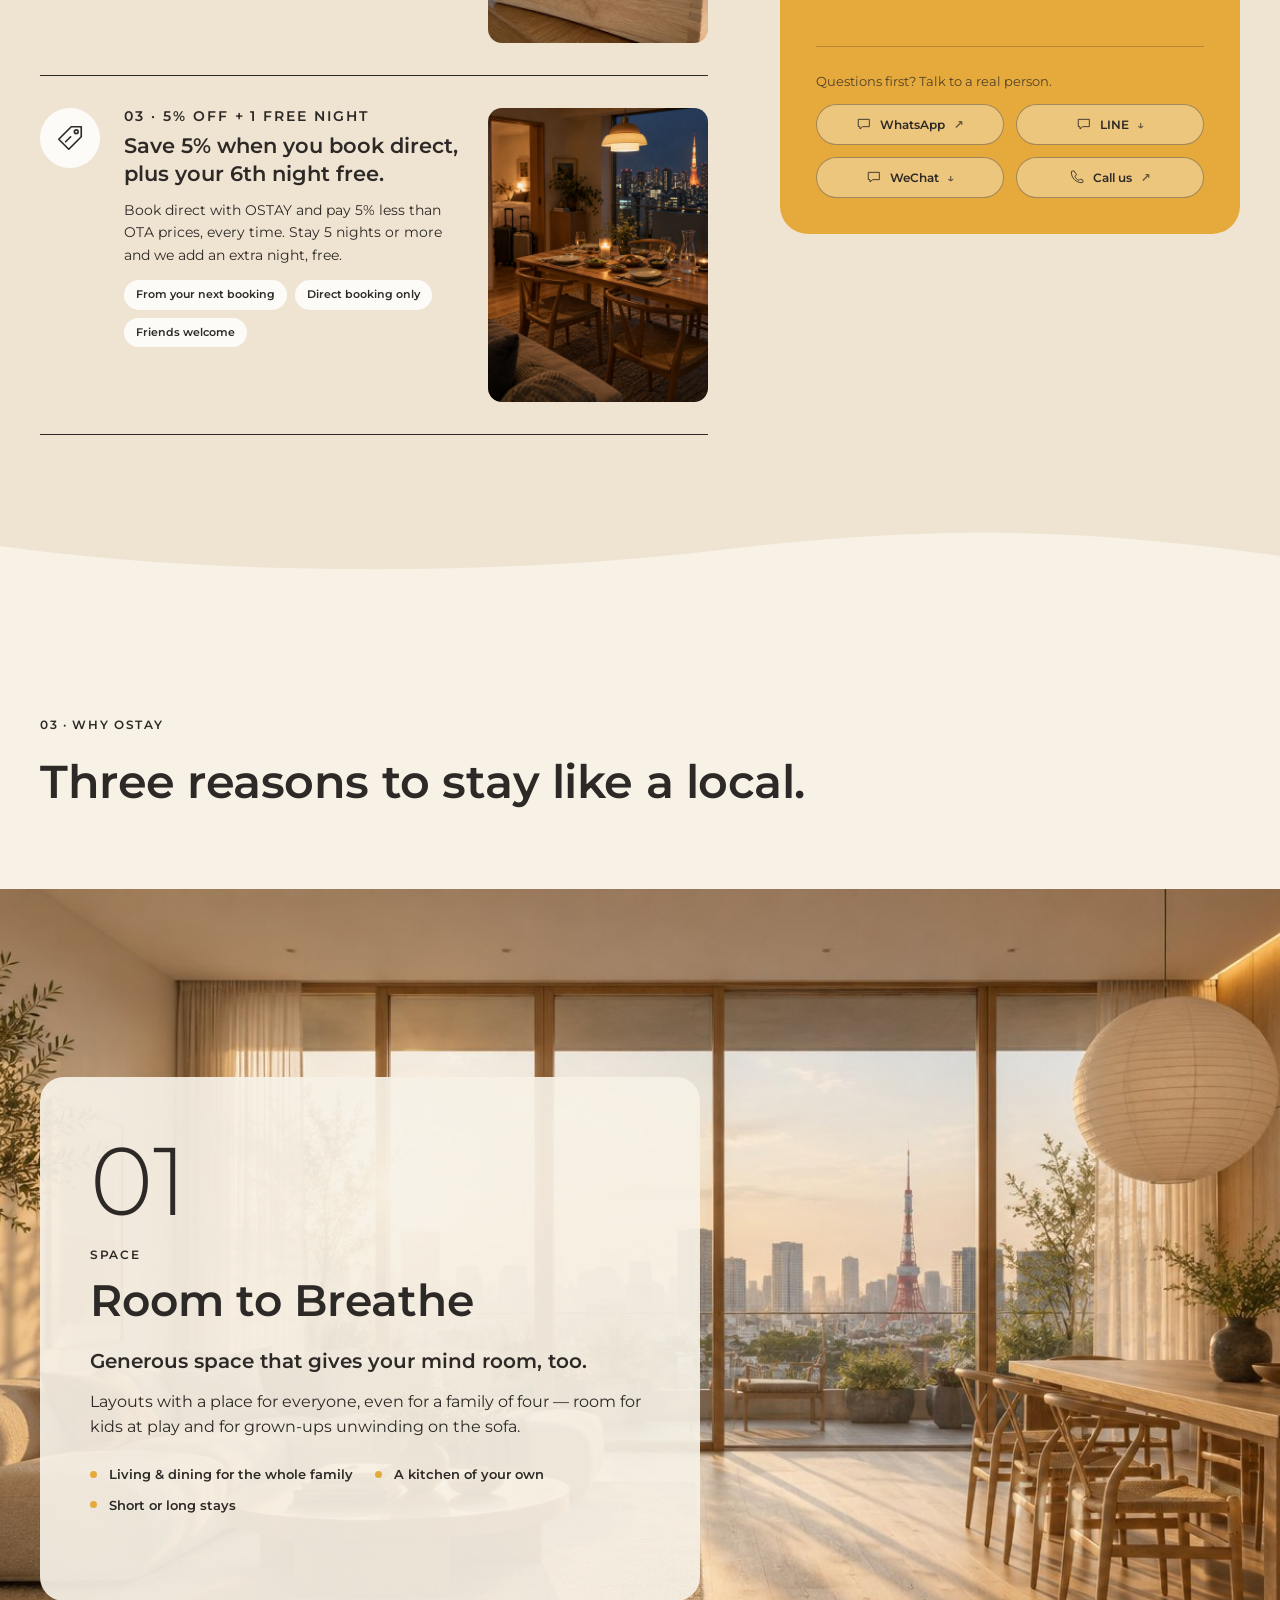
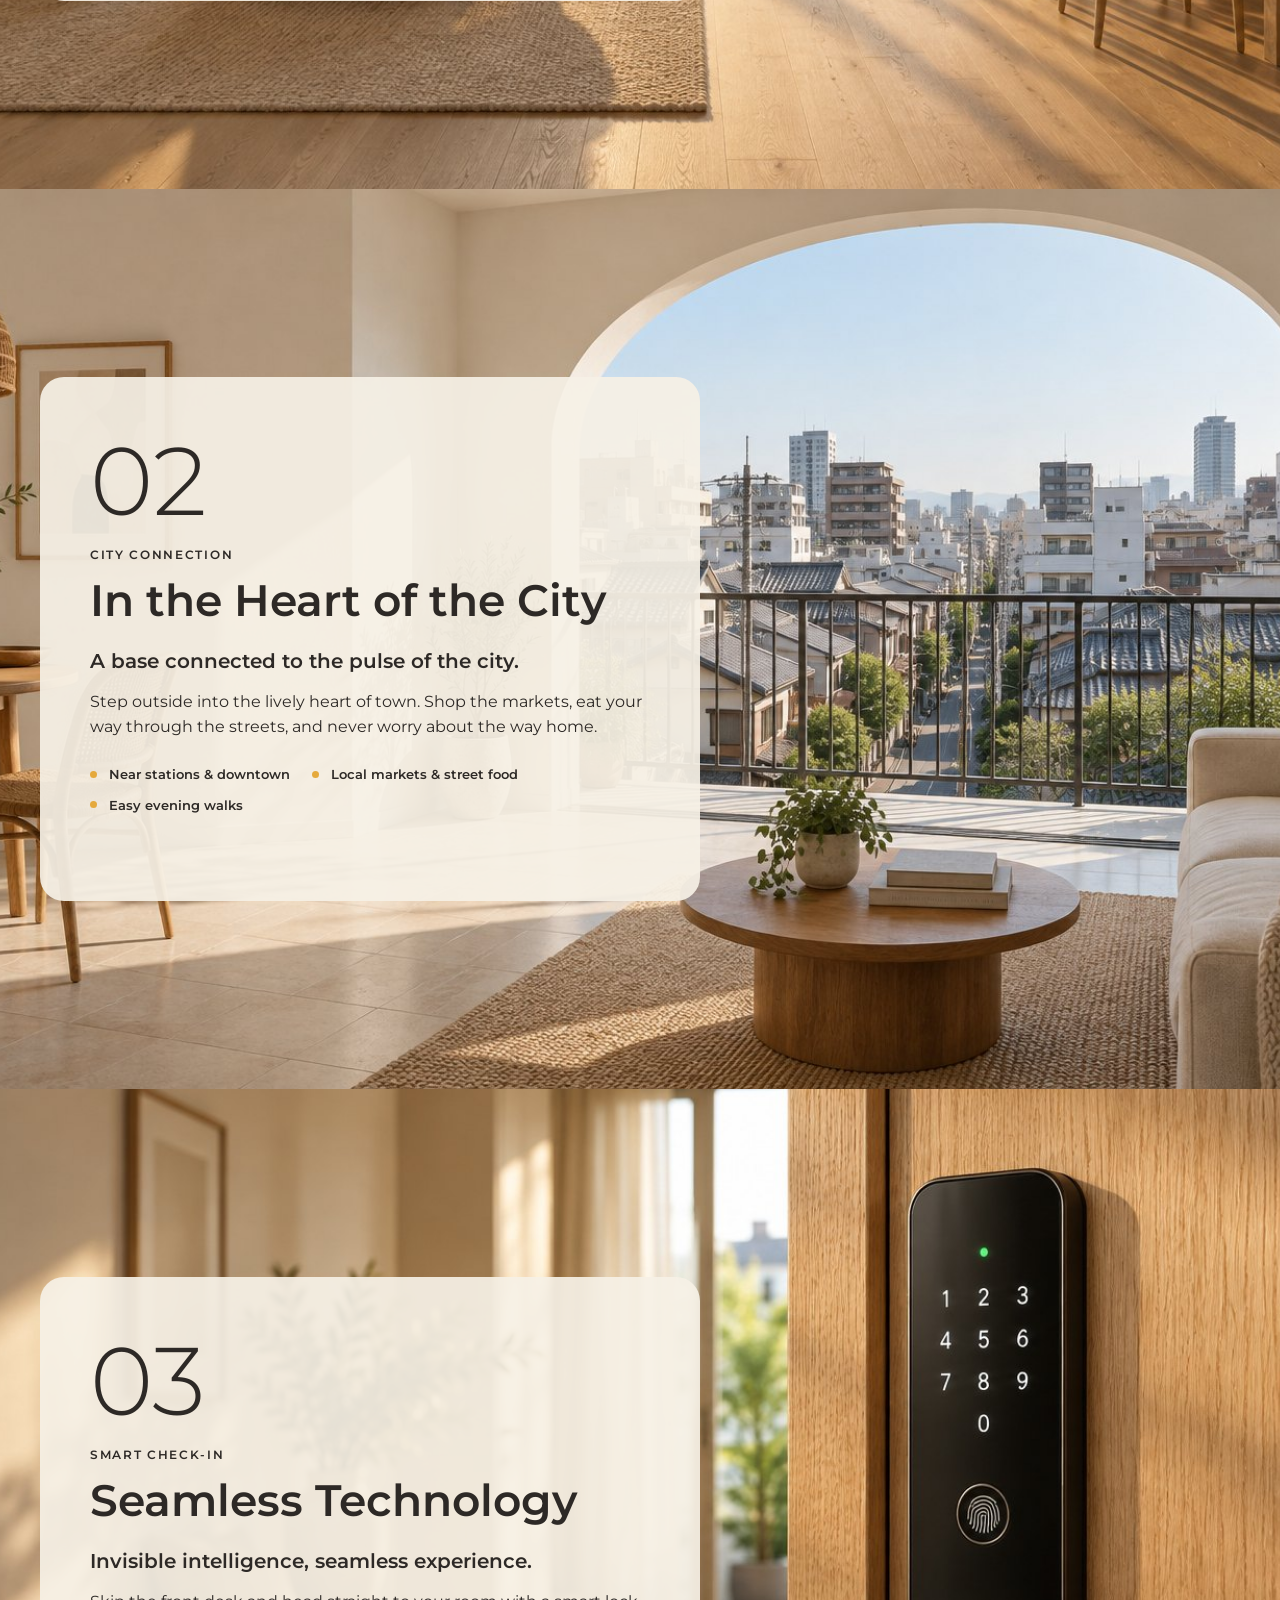
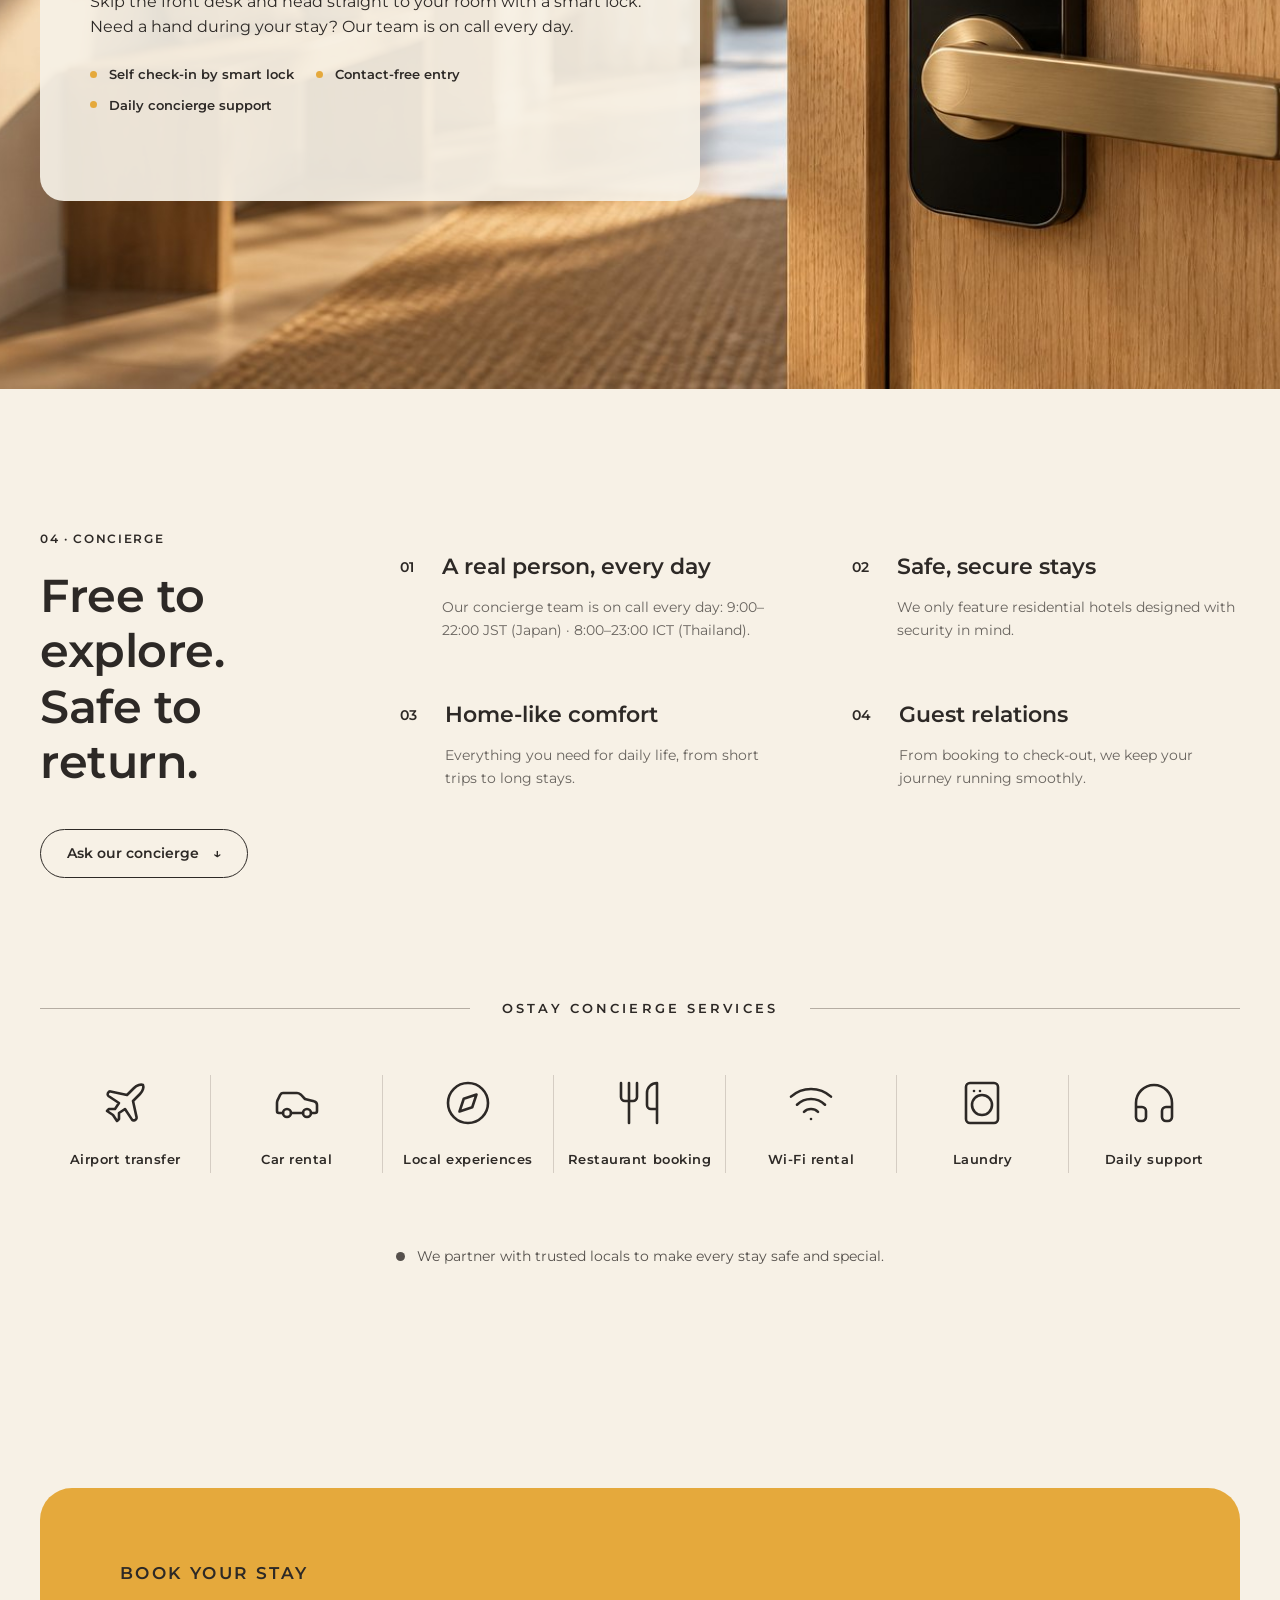
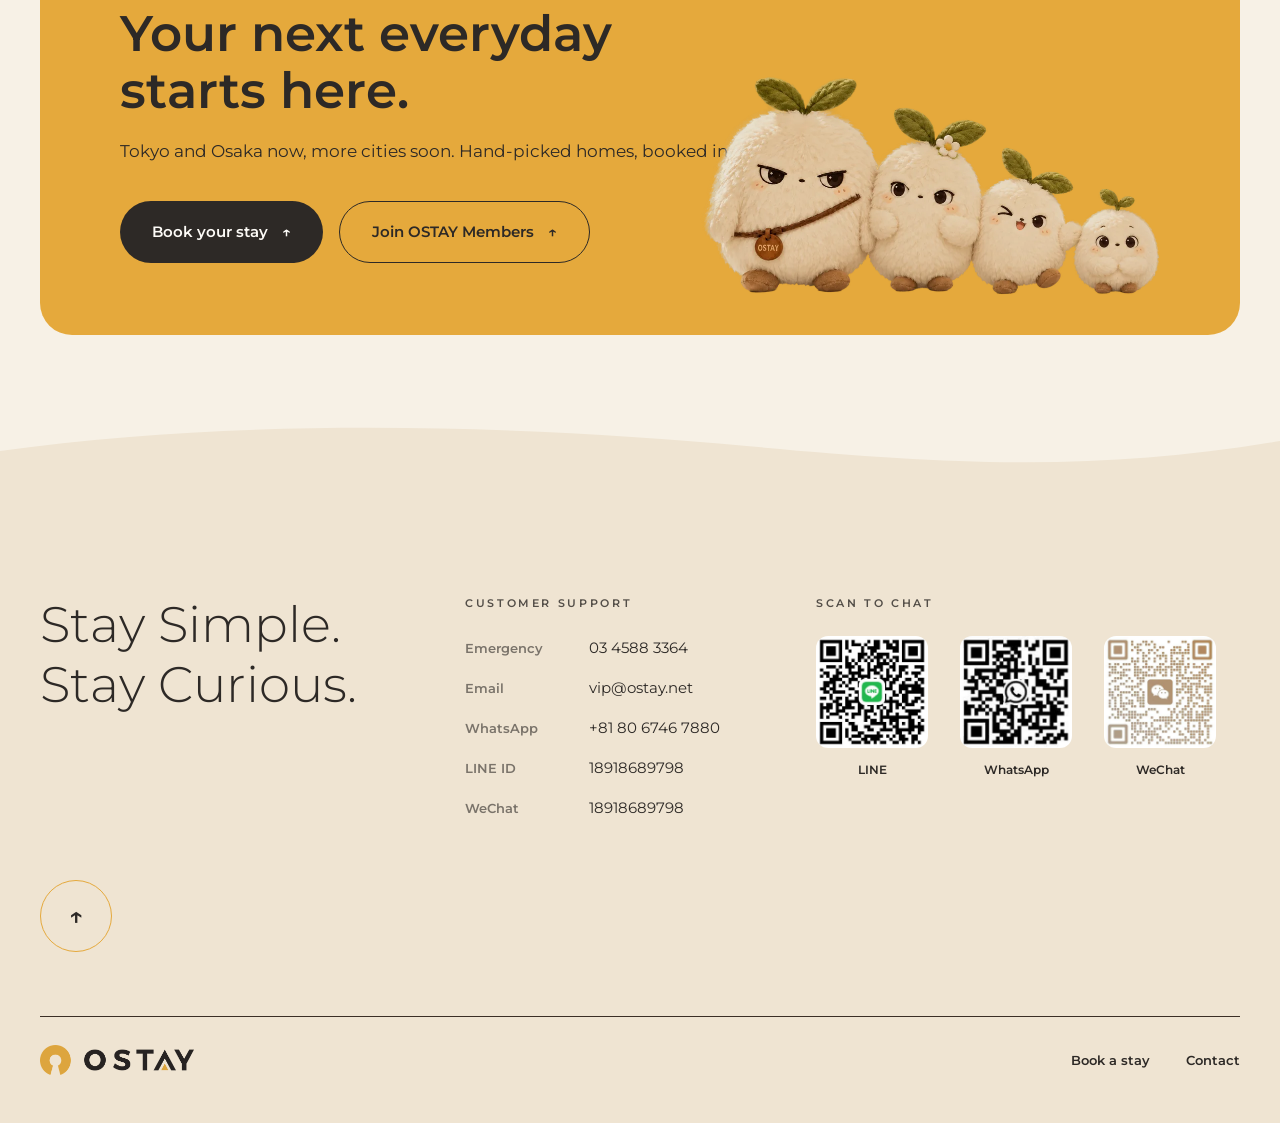
==== commit 84b70a1a: "123" ====
--- a/v2/index.html
+++ b/v2/index.html
@@ -22,12 +22,12 @@
   <div class="wrap">
     <a href="#top" class="logo" aria-label="OSTAY home"><img src="../assets/brand/ostay-logo.png" alt="OSTAY"></a>
     <nav class="nav" id="nav">
-      <a href="#why">Experience</a>
       <a href="#destinations">Destinations</a>
       <a href="#members">Membership</a>
-      <a href="#concierge">About OSTAY</a>
+      <a href="#why">Experience</a>
+      <a href="#concierge">Concierge</a>
     </nav>
-    <a class="btn btn--yellow btn--sm" data-booking="main" href="#book">Book your stay <span class="arr down">↓</span></a>
+    <a class="btn btn--yellow btn--sm" data-booking="main" href="#destinations">Book your stay <span class="arr down">↓</span></a>
     <button class="menu-btn" id="menuBtn" aria-label="Menu" aria-expanded="false"><span></span><span></span><span></span></button>
   </div>
 </header>
@@ -36,7 +36,7 @@
 
 <!-- Hero -->
 <section class="hero">
-  <div class="hero__bg" id="heroSlides" role="img" aria-label="OSTAY stays in Tokyo, Osaka and Phuket">
+  <div class="hero__bg" id="heroSlides" role="img" aria-label="OSTAY stays in Tokyo, by Mt. Fuji and in Bangkok">
     <div class="hero__slide is-on" style="--img:url(../assets/hero/slides/07-tokyo-tower-living.jpg)"></div>
   </div>
   <div class="hero__dots" id="heroDots" aria-label="Choose image"></div>
@@ -81,7 +81,7 @@
         </div>
       </div>
     </div>
-    <p class="note">* Choose a city to see its stays. Booking.com buttons take you to booking information below.</p>
+    <p class="note">* Choose a city to see its stays. Each Booking.com button opens that stay’s page on Booking.com.</p>
   </div>
 </section>
 
@@ -227,7 +227,7 @@
       <div class="cons__head reveal">
         <p class="eyebrow" data-t="concierge.eyebrow">04 · Concierge</p>
         <h2 class="h2" data-t="concierge.title">Free to explore.<br>Safe to return.</h2>
-        <a class="btn btn--ghost btn--sm cons__cta" href="#contact">Ask our concierge <span class="arr fwd">→</span></a>
+        <a class="btn btn--ghost btn--sm cons__cta" href="#support">Ask our concierge <span class="arr down">↓</span></a>
       </div>
       <div class="points reveal">
         <div><b>01</b><div><h4 data-t="concierge.points.0.title">A real person, every day</h4><p data-t="concierge.points.0.body">Our concierge team is on call every day: 9:00–22:00 JST (Japan) · 8:00–23:00 ICT (Thailand).</p></div></div>
@@ -248,7 +248,7 @@
         <li><img src="../assets/icons/support.svg" alt=""><span class="lg">Daily support</span><span class="sm">Daily support</span></li>
       </ul>
       <p class="partner" data-t="concierge.partner">We partner with trusted locals to make every stay safe and special.</p>
-      <a class="btn btn--ghost cons__cta-m" href="#contact">Ask our concierge <span class="arr fwd">→</span></a>
+      <a class="btn btn--ghost cons__cta-m" href="#support">Ask our concierge <span class="arr down">↓</span></a>
     </div>
   </div>
 </section>
@@ -261,8 +261,8 @@
       <h2 data-t="cta.title">Your next everyday<br>starts here.</h2>
       <p data-t="cta.lead">Tokyo and Osaka now, more cities soon. Hand-picked homes, booked in a few clicks.</p>
       <div class="cta__btns">
-        <a class="btn btn--dark" data-booking="main" href="#book">Book your stay <span class="arr down">↓</span></a>
-        <a class="btn btn--ghost" href="#destinations">See all destinations <span class="arr down">↓</span></a>
+        <a class="btn btn--dark" data-booking="main" href="#destinations">Book your stay <span class="arr up">↑</span></a>
+        <a class="btn btn--ghost" href="#members">Join OSTAY Members <span class="arr up">↑</span></a>
       </div>
       <img class="cta__mascot" src="../assets/brand/mascot-family.webp" alt="The OSTAY family mascots">
     </div>
@@ -277,13 +277,13 @@
   <div class="wrap">
     <div class="footer__top">
       <p class="footer__slogan" data-t="footer.slogan">Stay Simple.<br>Stay Curious.</p>
-      <div class="support">
+      <div class="support" id="support">
         <div class="support__col">
           <p class="eyebrow">Customer support</p>
           <dl id="contactList">
             <dt>Emergency</dt><dd><a href="tel:+81345883364">03 4588 3364</a></dd>
             <dt>Email</dt><dd><a href="mailto:vip@ostay.net">vip@ostay.net</a></dd>
-            <dt>WhatsApp</dt><dd><a href="https://wa.me/818067467880" target="_blank" rel="noopener">+81 8067467880</a></dd>
+            <dt>WhatsApp</dt><dd><a href="https://wa.me/818067467880" target="_blank" rel="noopener">+81 80 6746 7880</a></dd>
             <dt>LINE ID</dt><dd>18918689798</dd>
             <dt>WeChat</dt><dd>18918689798</dd>
           </dl>
@@ -302,8 +302,8 @@
     <div class="footer__bottom">
       <img src="../assets/brand/ostay-logo.png" alt="OSTAY">
       <div class="footer__links">
-        <a data-booking="main" href="#book">Official site</a>
-        <a href="#contact">Contact</a>
+        <a data-booking="main" href="#destinations">Book a stay</a>
+        <a href="#support">Contact</a>
         <a href="#" id="privacyLink">Privacy</a>
       </div>
     </div>
@@ -313,7 +313,7 @@
 <!-- Mobile sticky booking bar -->
 <div class="sticky-book" id="stickyBook">
   <span>Hand-picked homes</span>
-  <a class="btn btn--yellow" data-booking="main" href="#book">Book <span class="arr down">↓</span></a>
+  <a class="btn btn--yellow" data-booking="main" href="#destinations">Book <span class="arr down">↓</span></a>
 </div>
 
 <script src="script.js?v=v2-20261122"></script>
--- a/v2/style.css
+++ b/v2/style.css
@@ -31,6 +31,7 @@
 .btn:hover .arr.ext{transform:translate(3px,-3px)}
 .btn:hover .arr.fwd{transform:translateX(4px)}
 .btn:hover .arr.down{transform:translateY(3px)}
+.btn:hover .arr.up{transform:translateY(-3px)}
 .link{font-size:14px;font-weight:600;border-bottom:1px solid currentColor;padding-bottom:4px;display:inline-flex;gap:8px}
 
 /* Header */
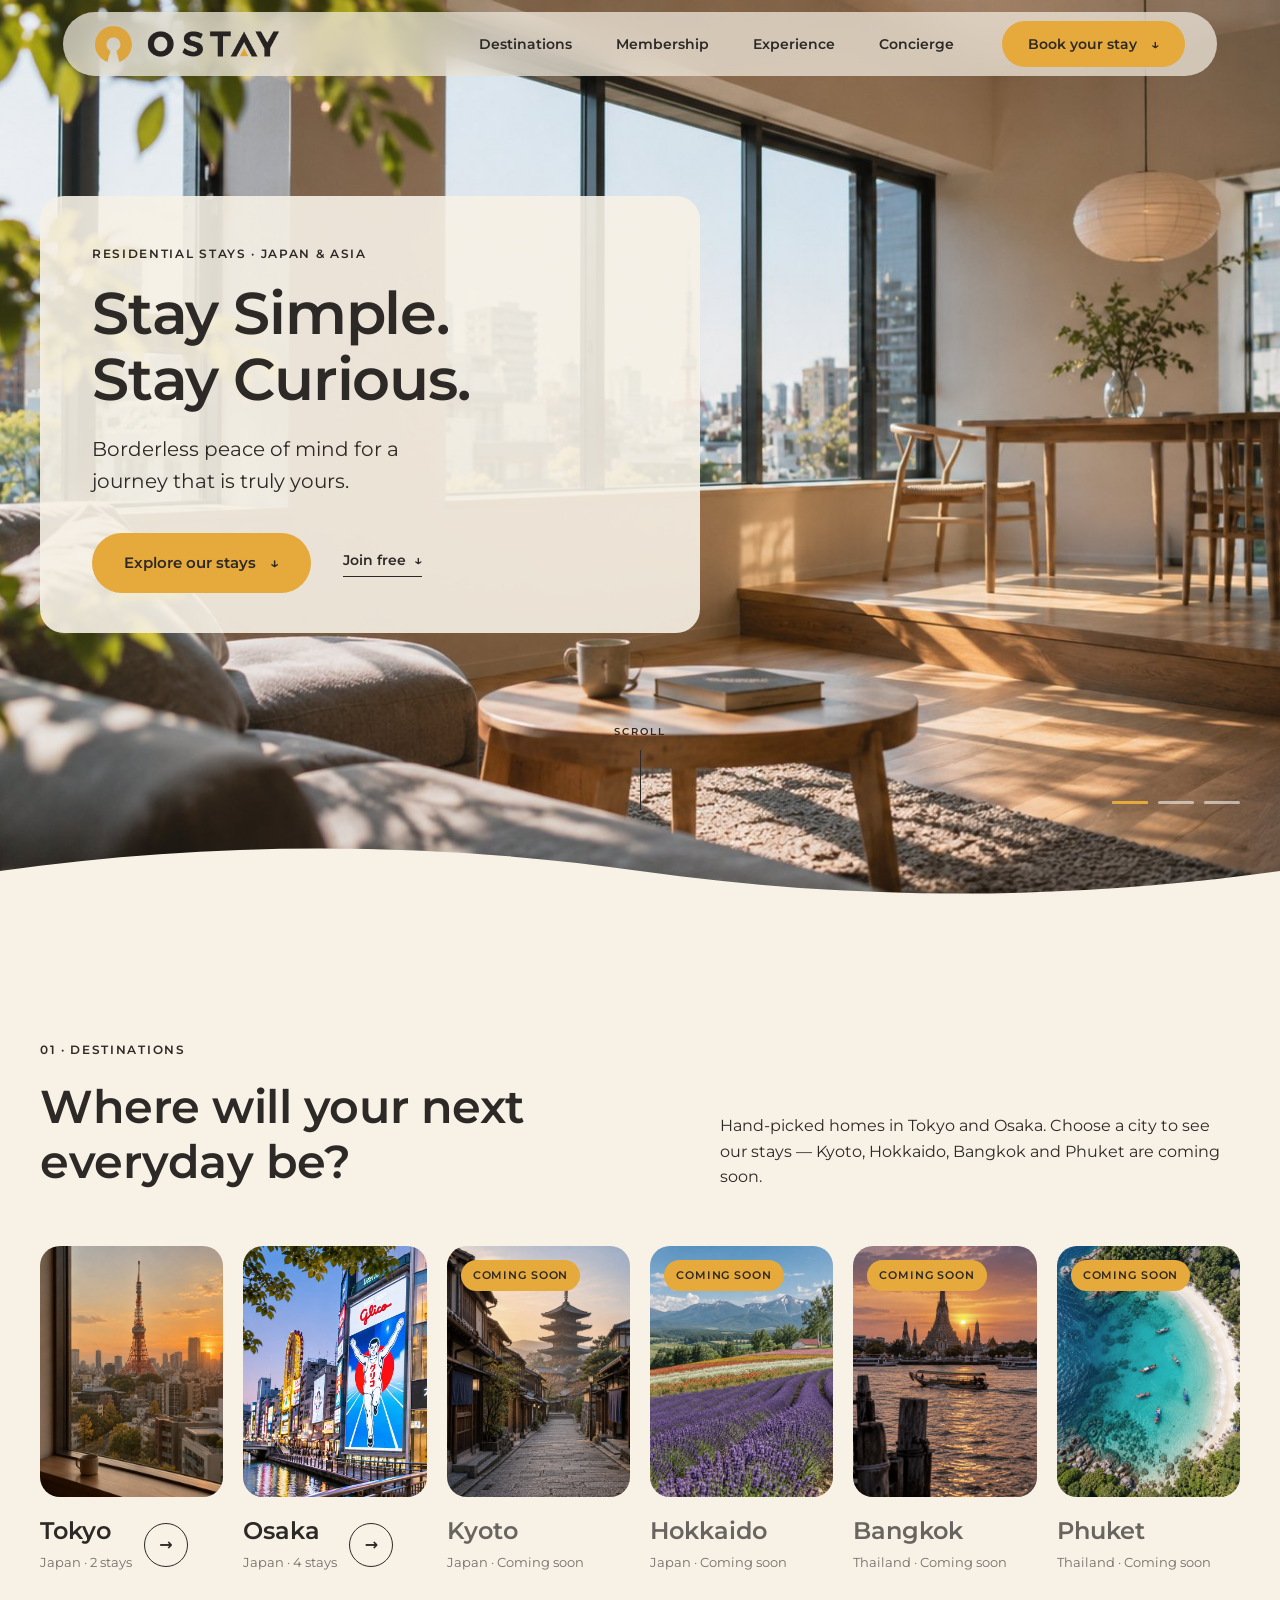
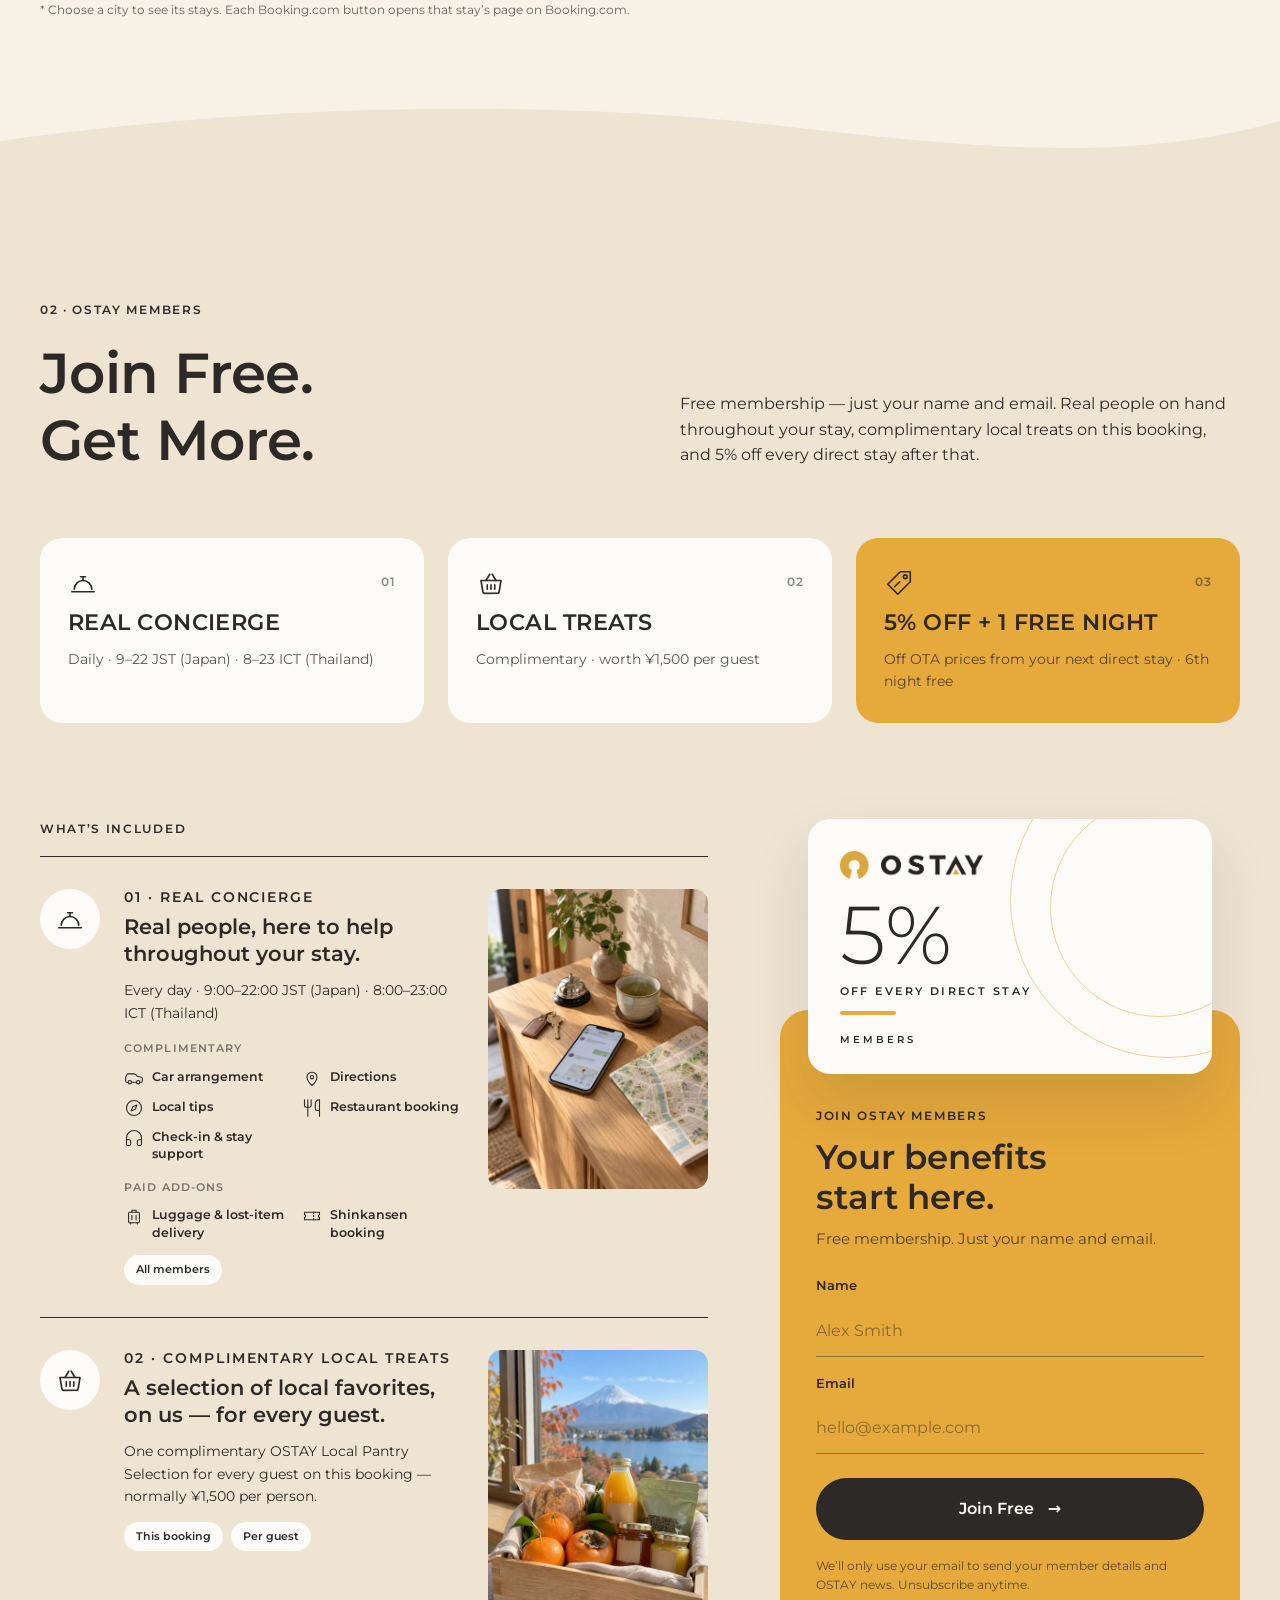
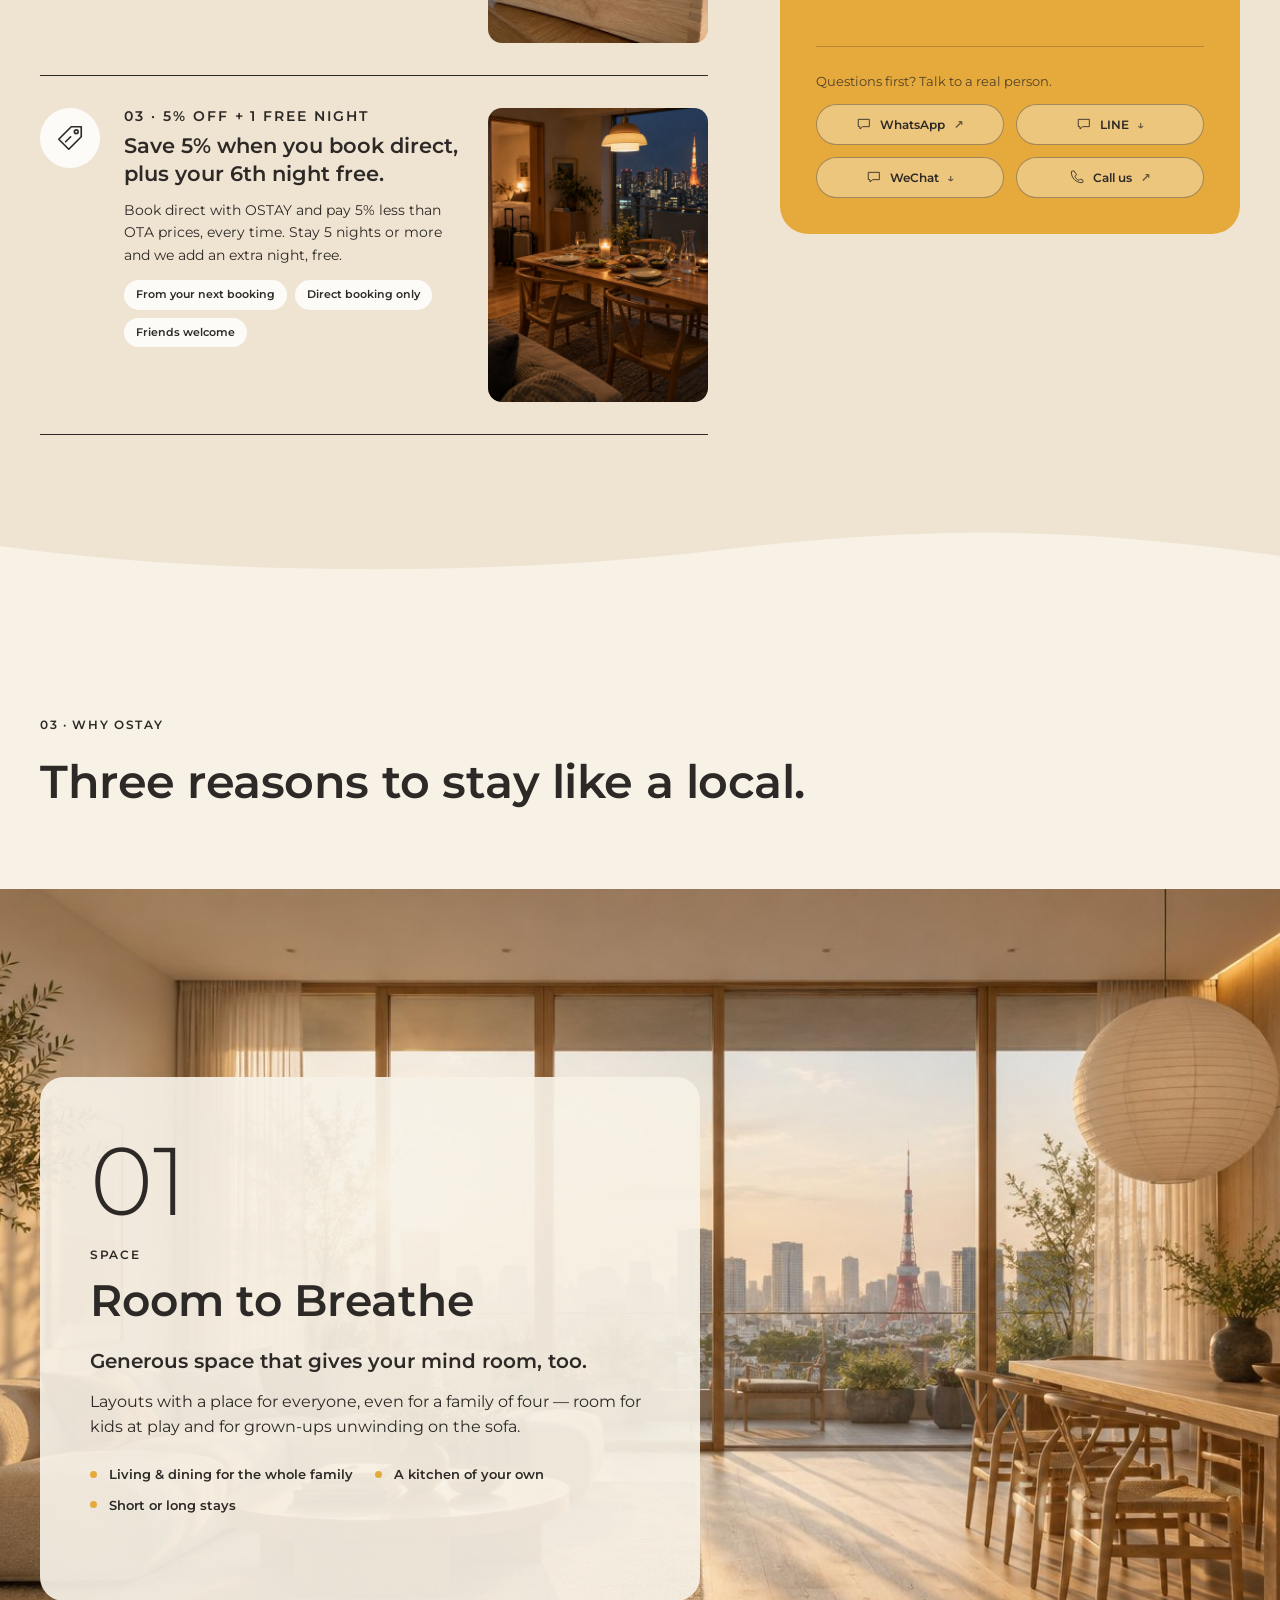
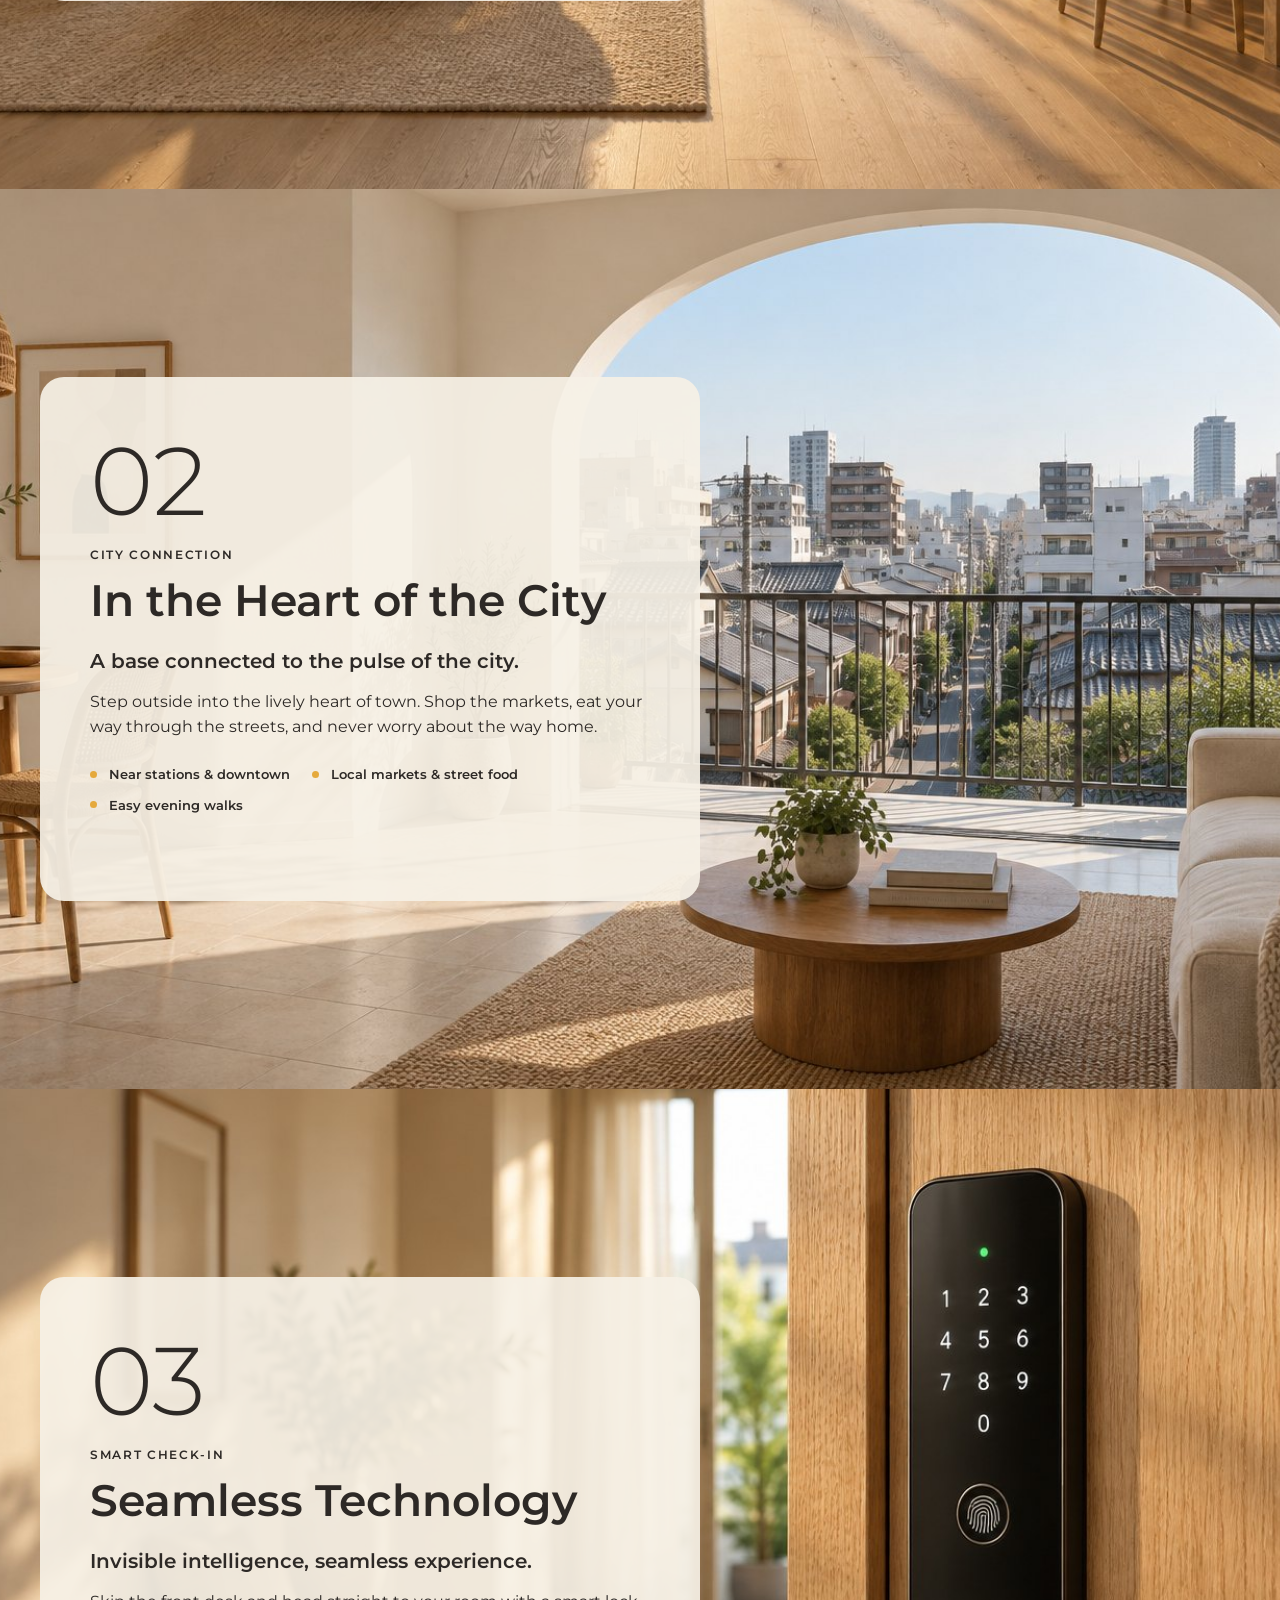
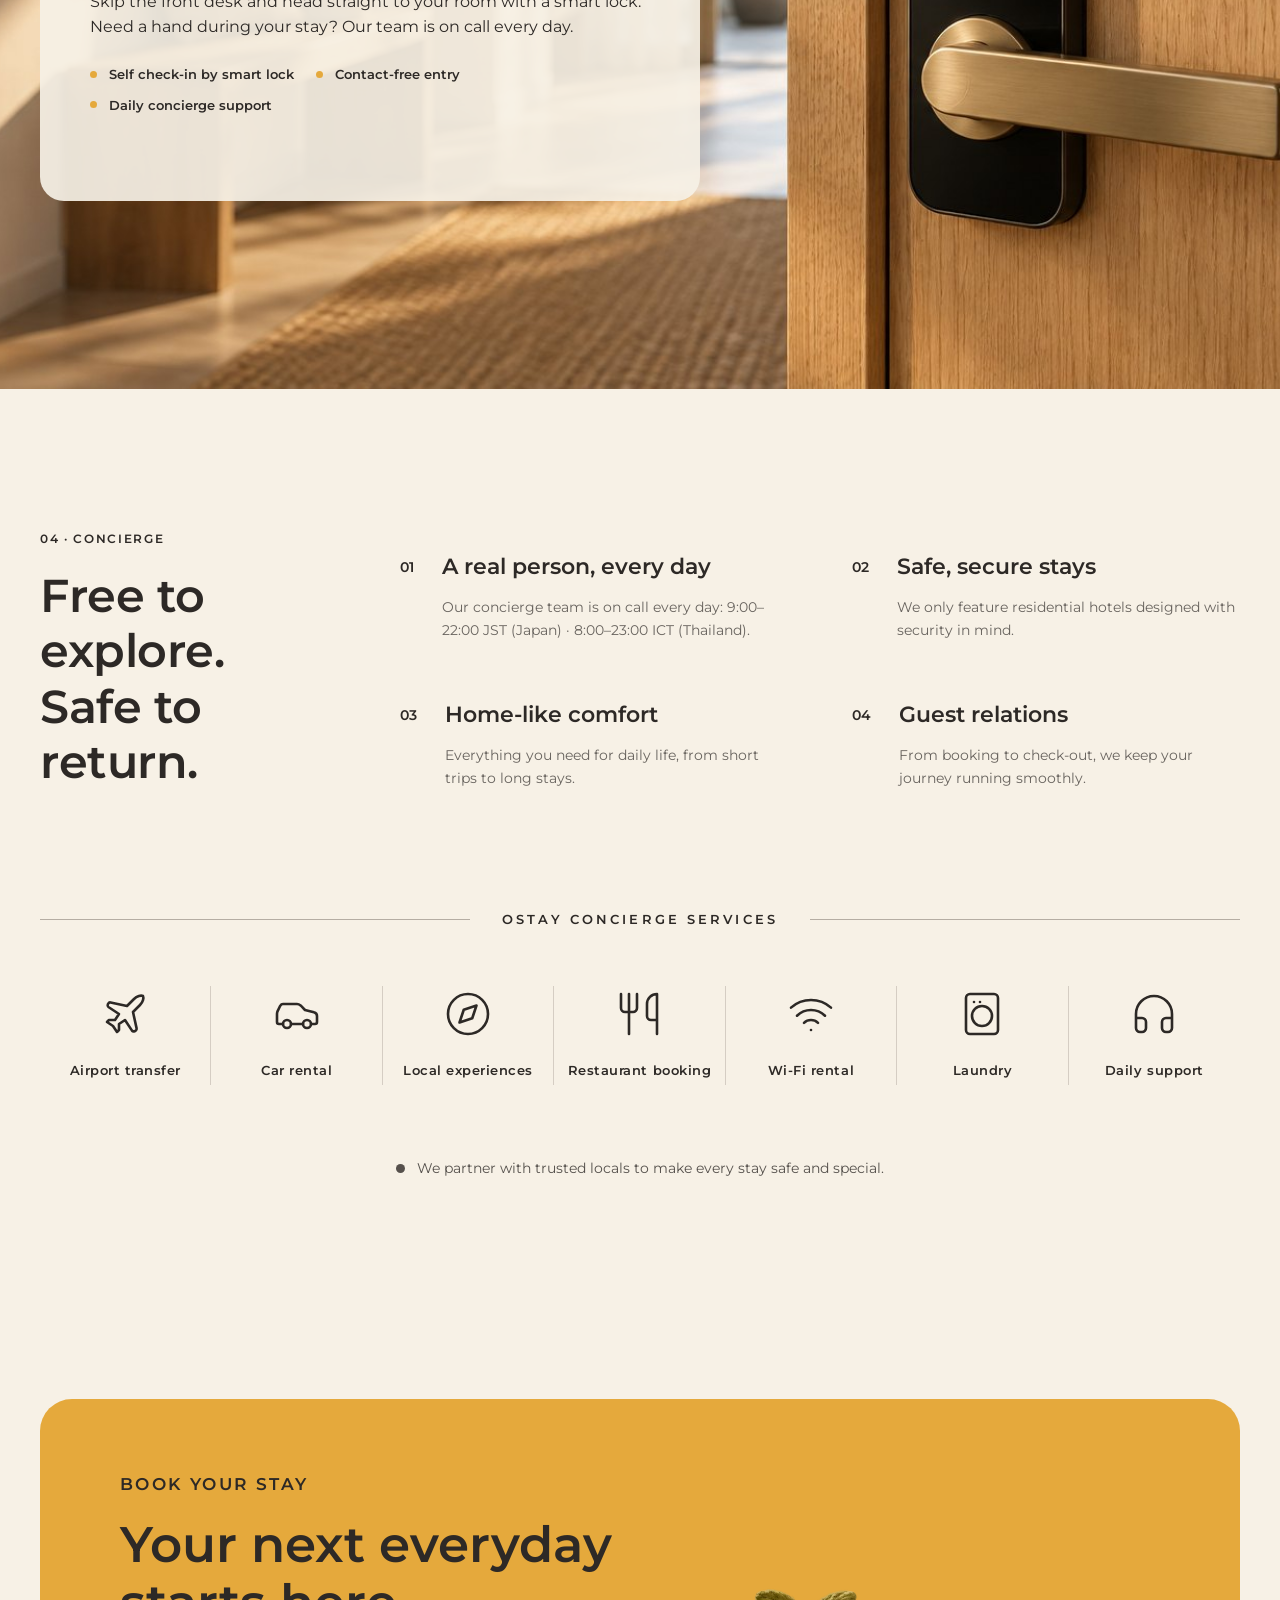
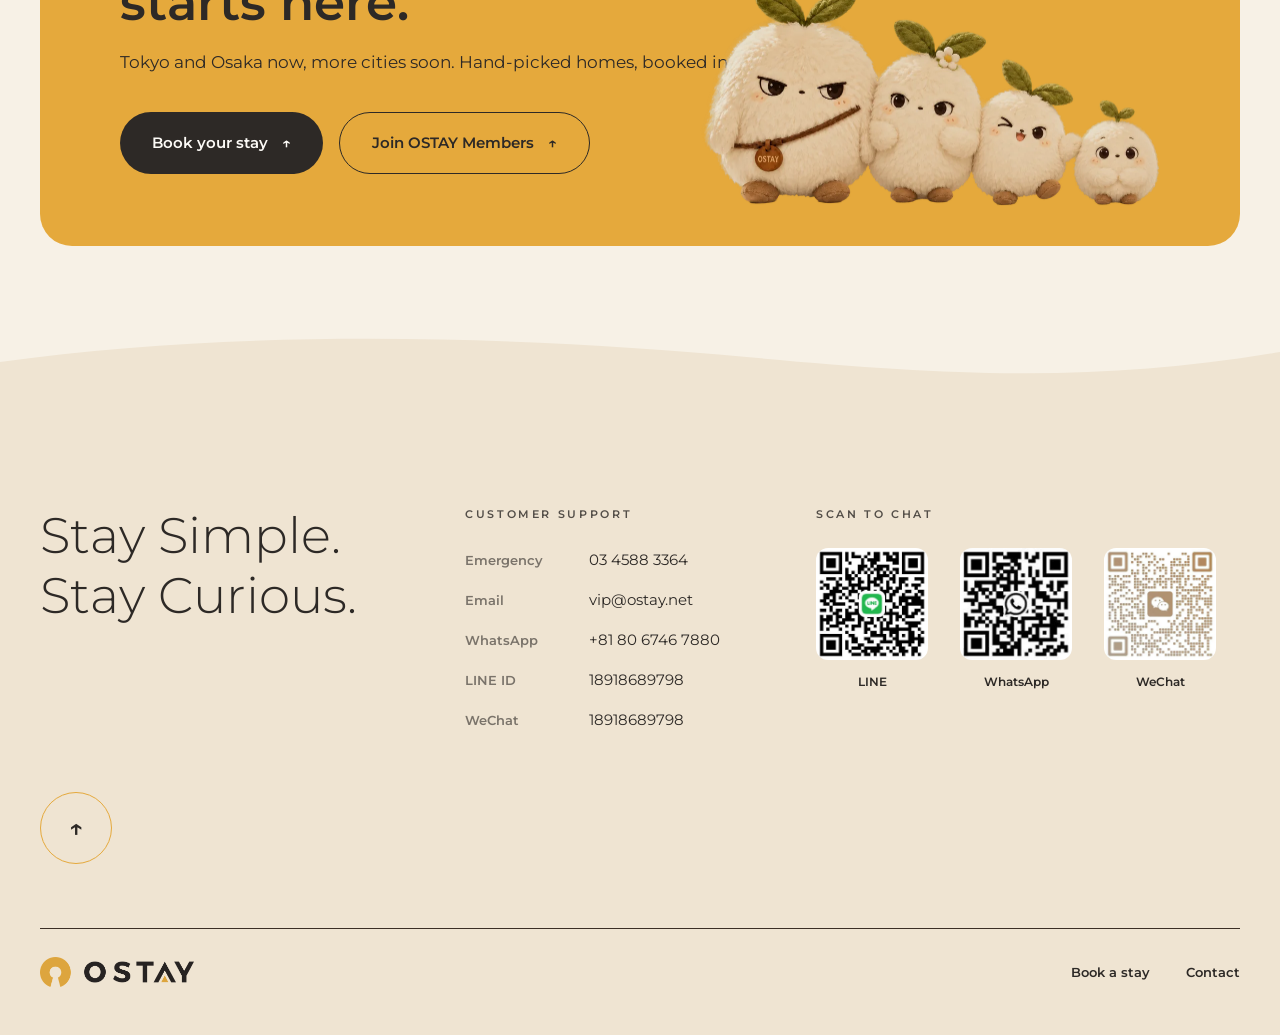
==== commit 5f455cfa: "123" ====
--- a/v2/index.html
+++ b/v2/index.html
@@ -227,7 +227,6 @@
       <div class="cons__head reveal">
         <p class="eyebrow" data-t="concierge.eyebrow">04 · Concierge</p>
         <h2 class="h2" data-t="concierge.title">Free to explore.<br>Safe to return.</h2>
-        <a class="btn btn--ghost btn--sm cons__cta" href="#support">Ask our concierge <span class="arr down">↓</span></a>
       </div>
       <div class="points reveal">
         <div><b>01</b><div><h4 data-t="concierge.points.0.title">A real person, every day</h4><p data-t="concierge.points.0.body">Our concierge team is on call every day: 9:00–22:00 JST (Japan) · 8:00–23:00 ICT (Thailand).</p></div></div>
@@ -248,7 +247,6 @@
         <li><img src="../assets/icons/support.svg" alt=""><span class="lg">Daily support</span><span class="sm">Daily support</span></li>
       </ul>
       <p class="partner" data-t="concierge.partner">We partner with trusted locals to make every stay safe and special.</p>
-      <a class="btn btn--ghost cons__cta-m" href="#support">Ask our concierge <span class="arr down">↓</span></a>
     </div>
   </div>
 </section>
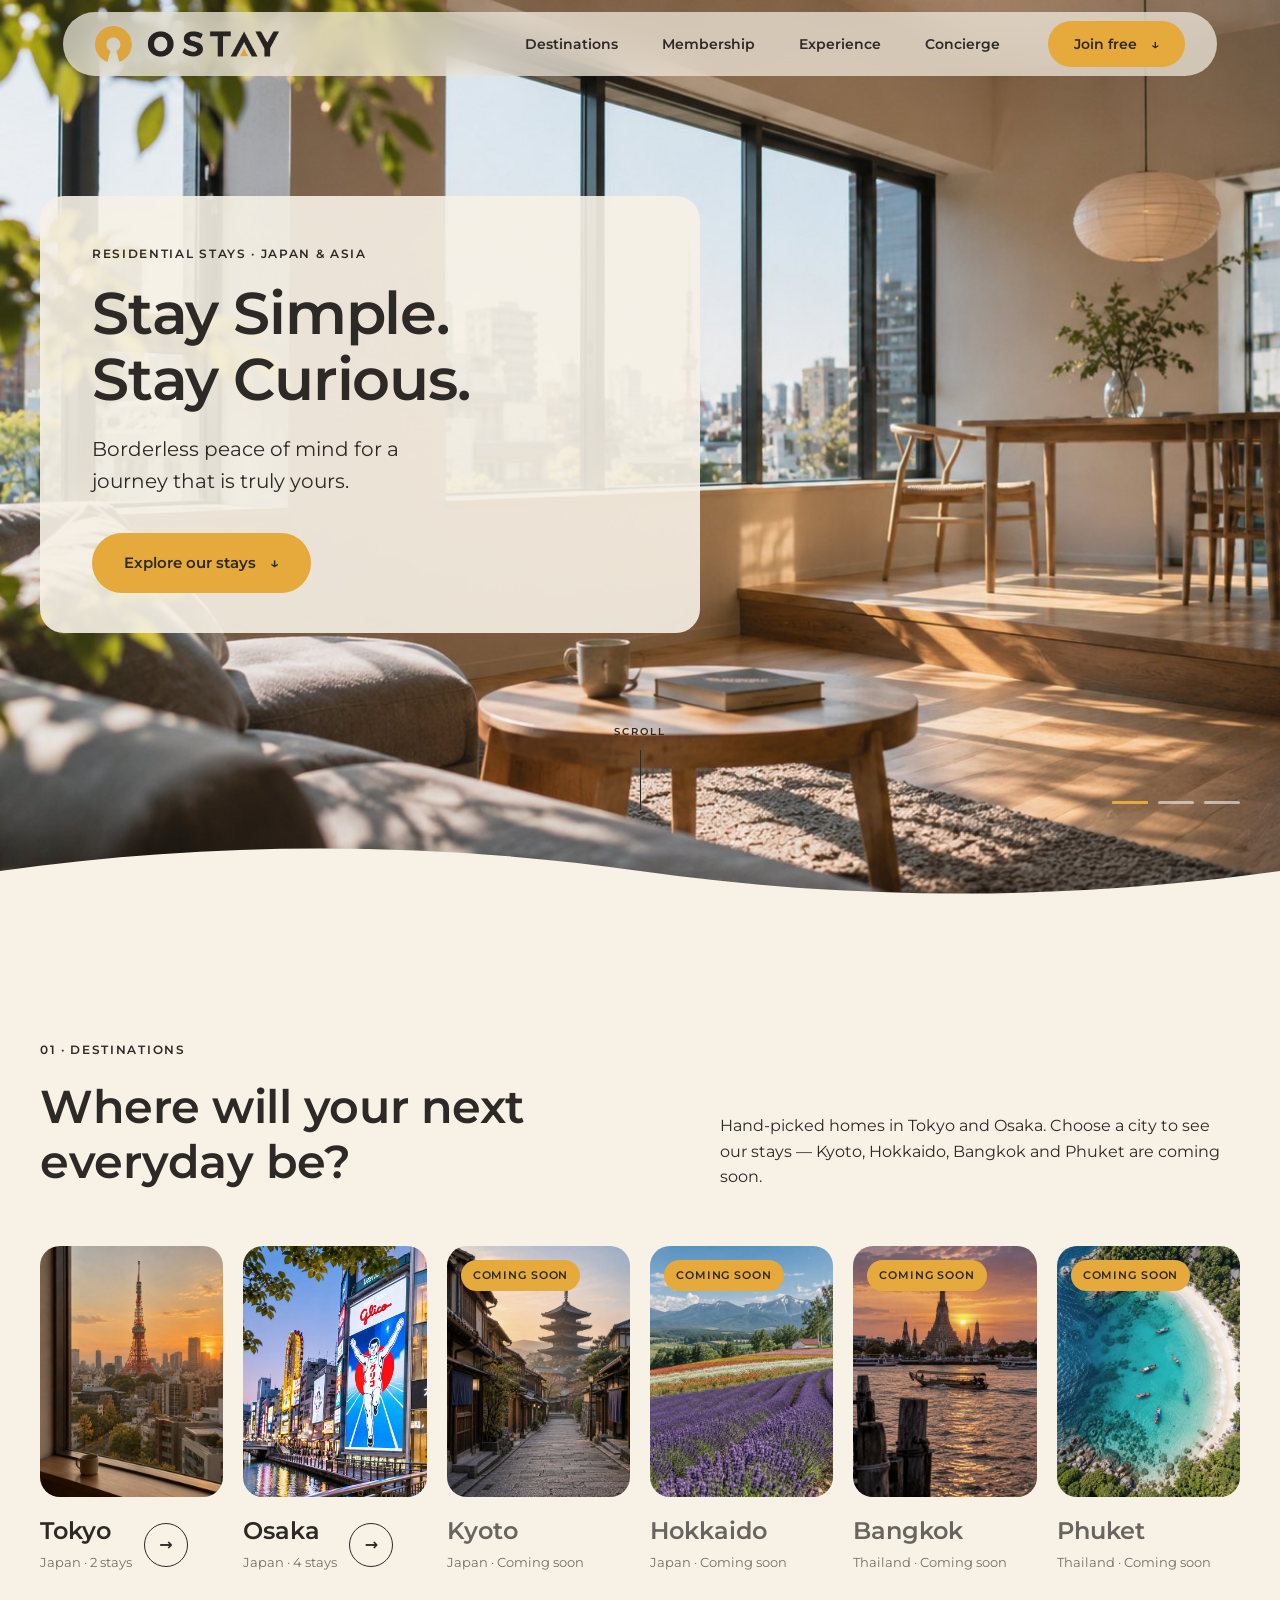
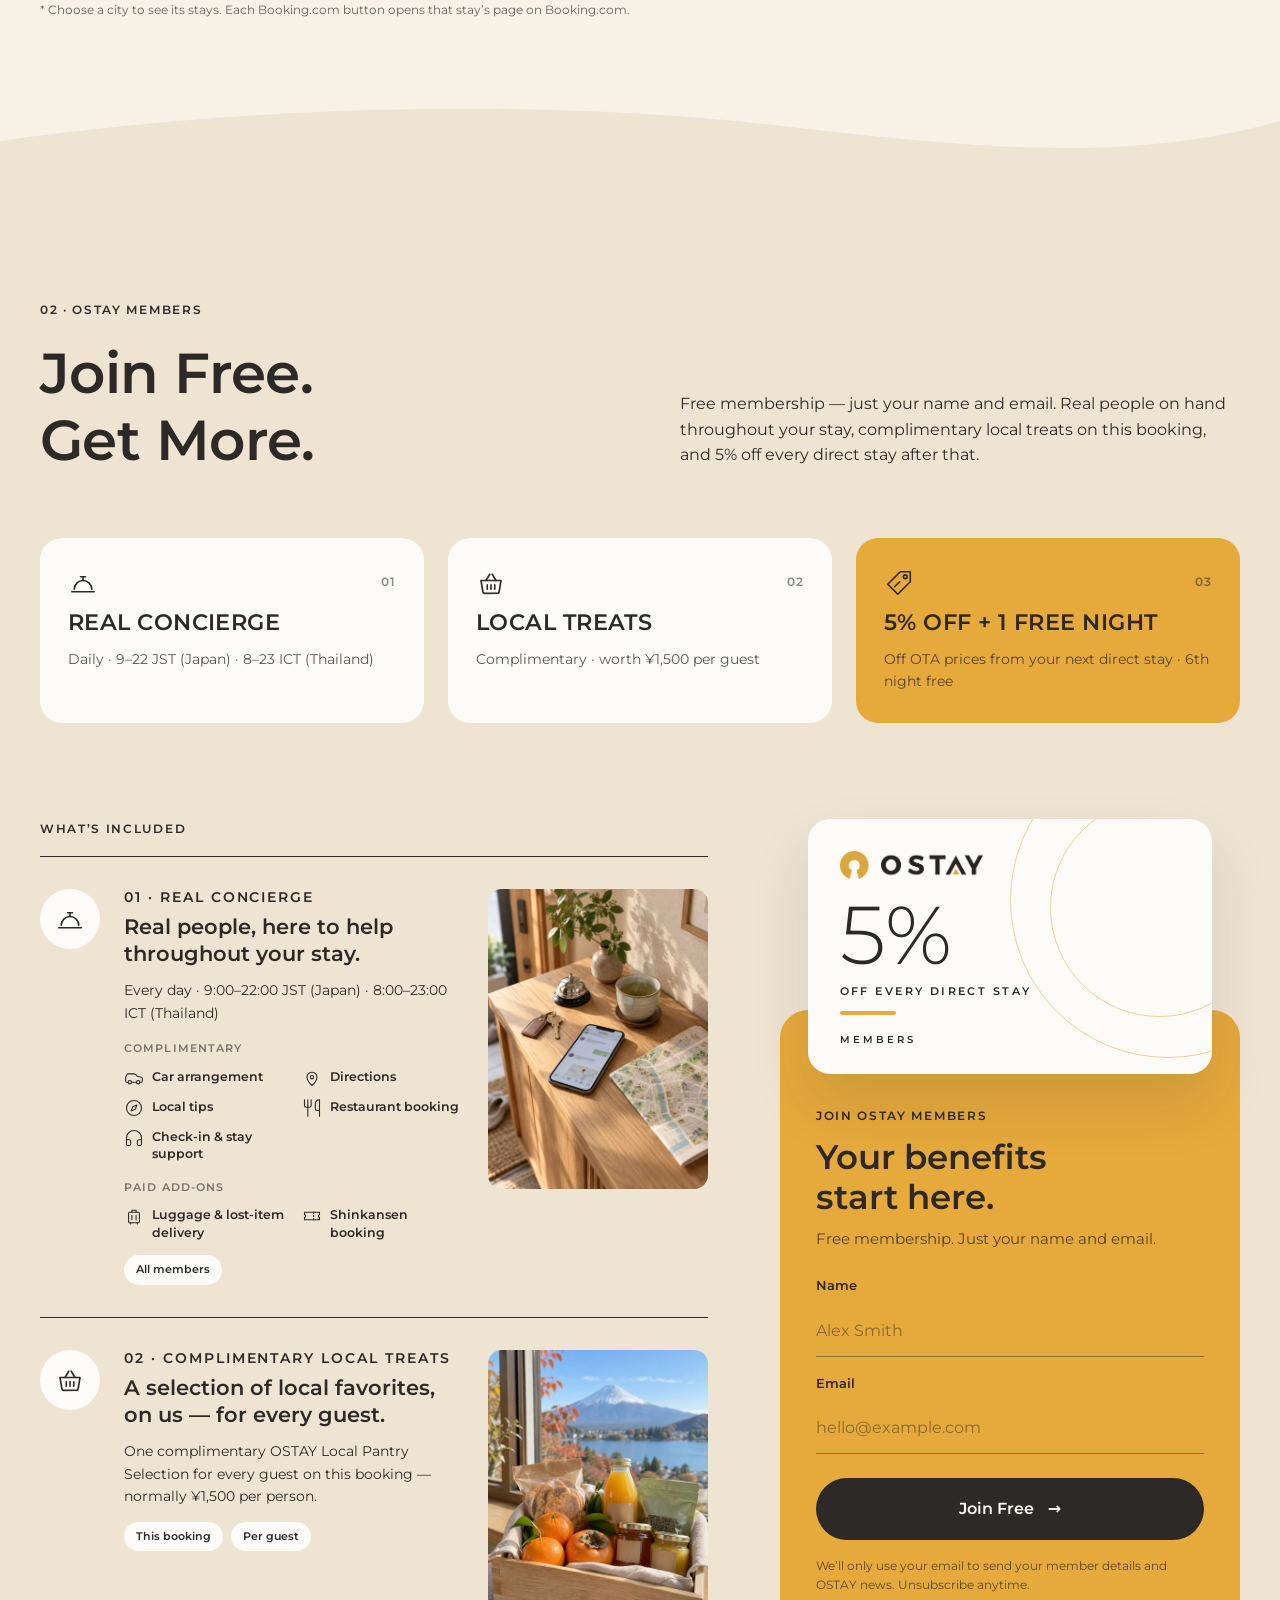
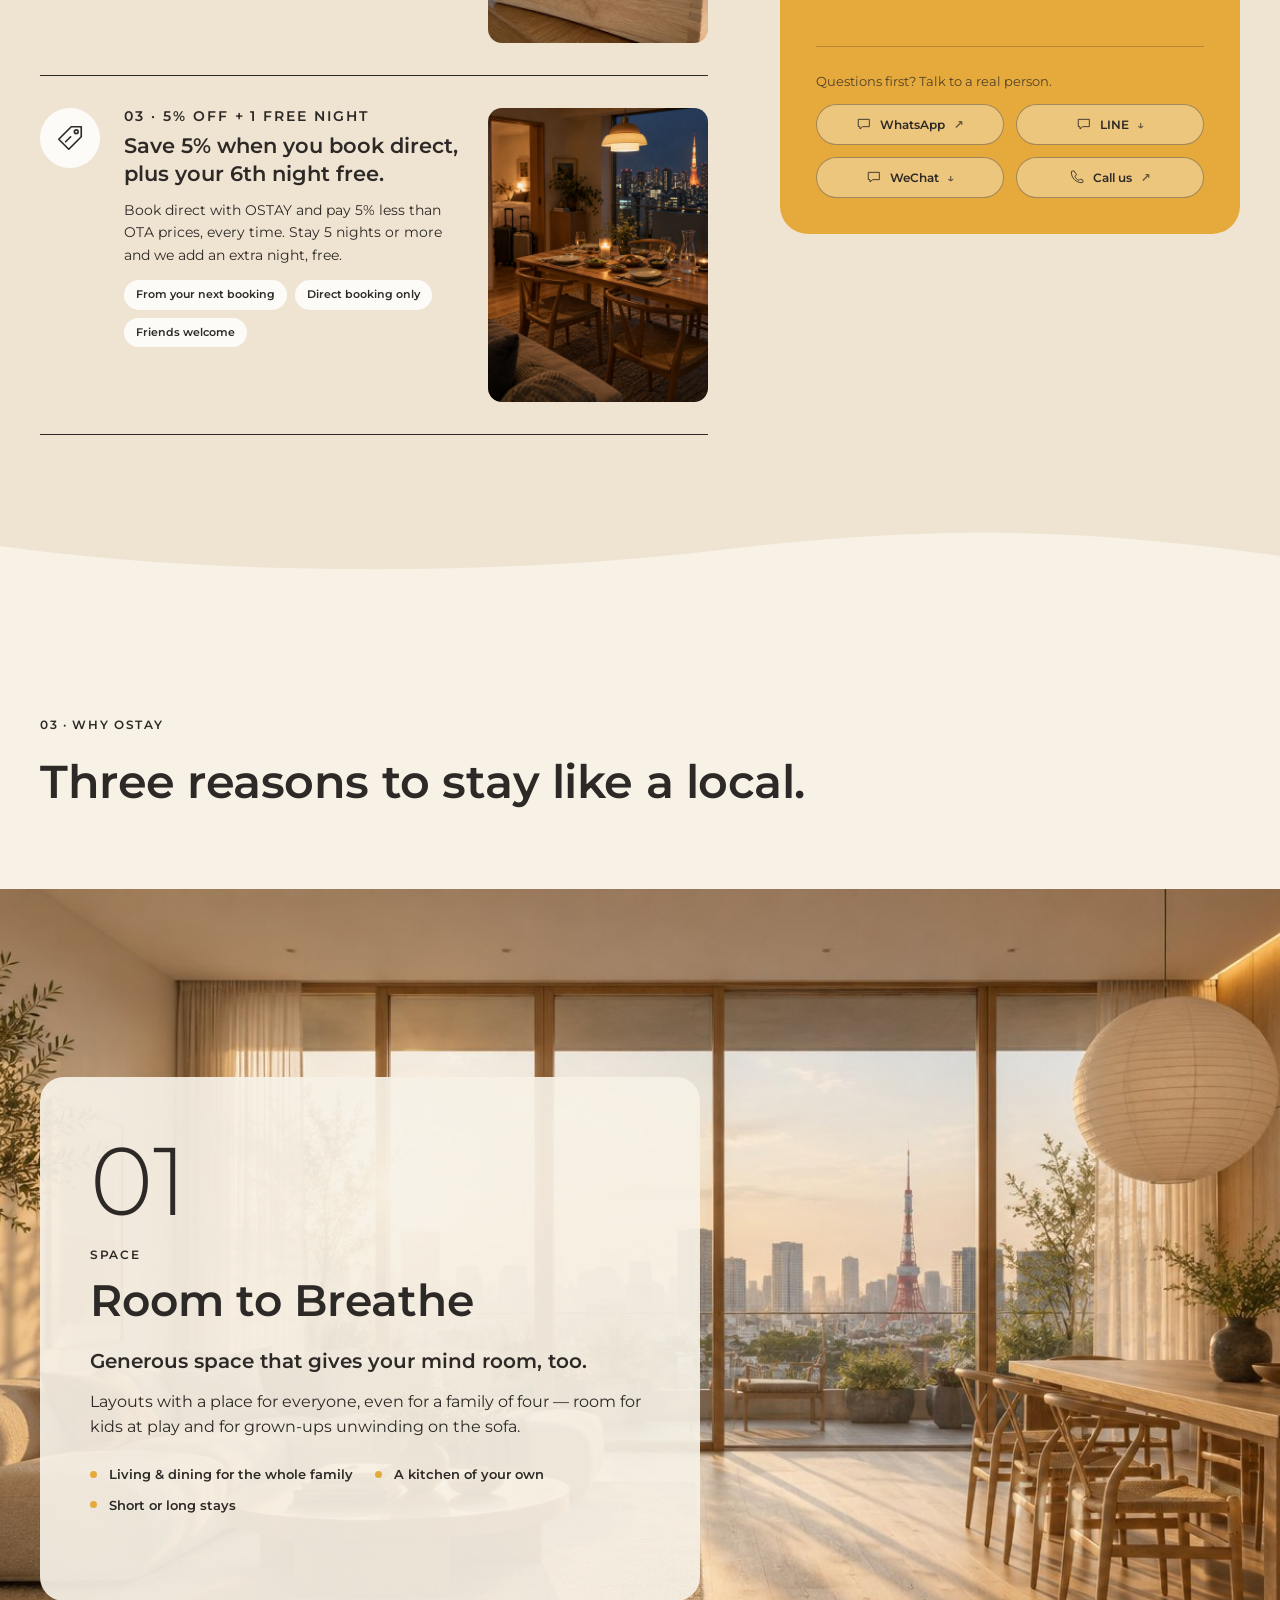
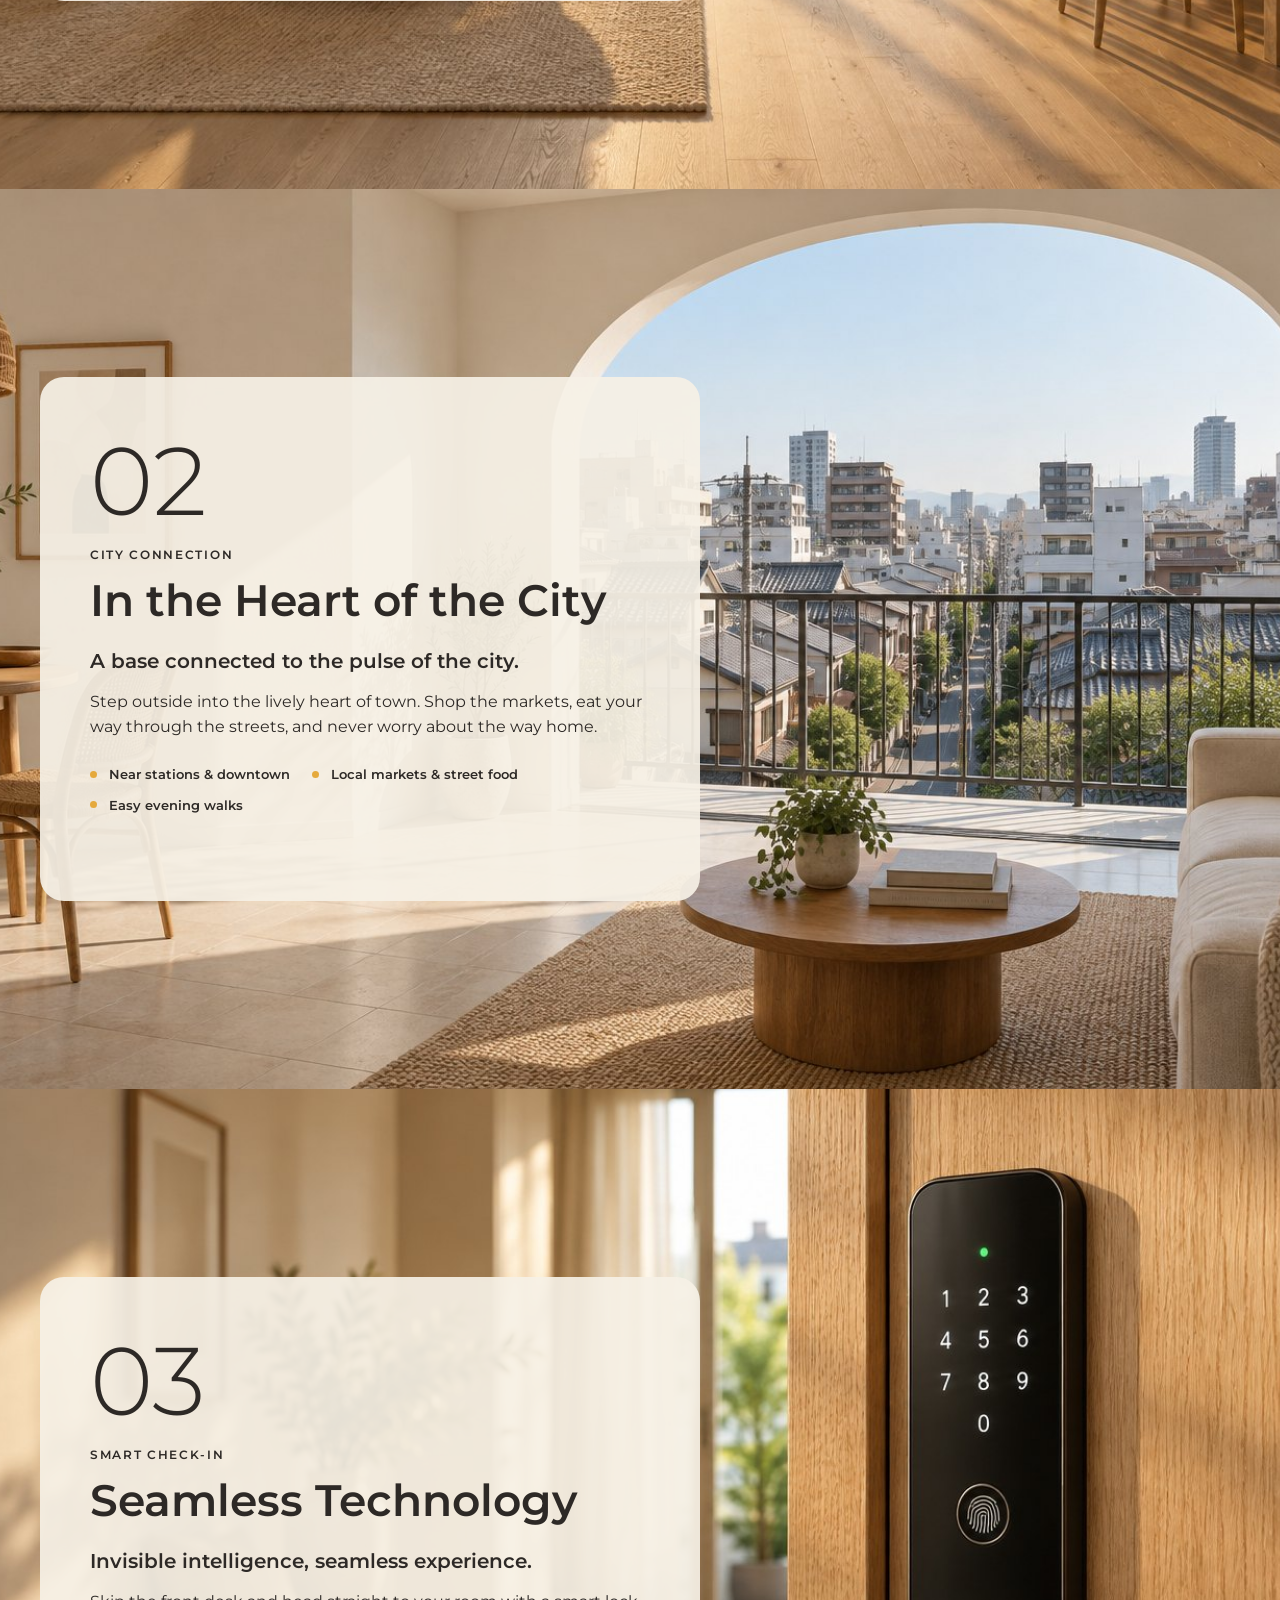
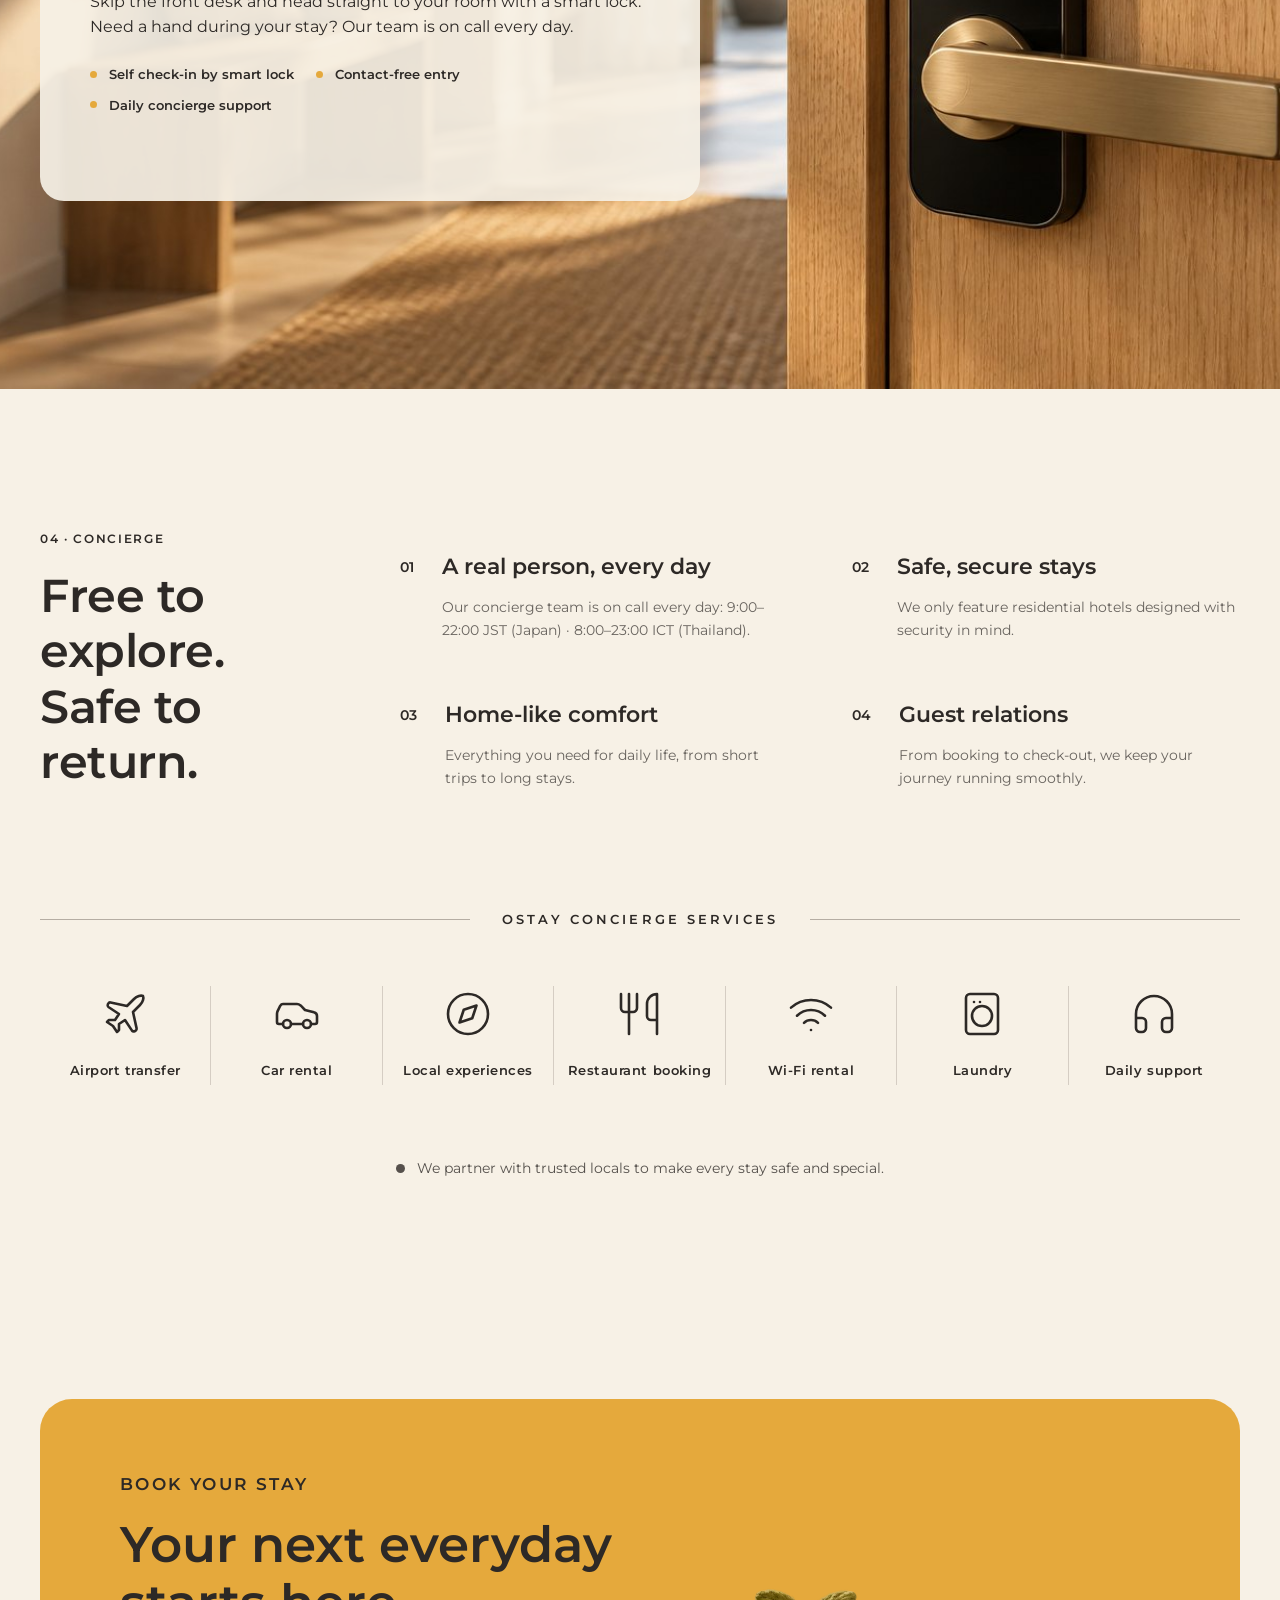
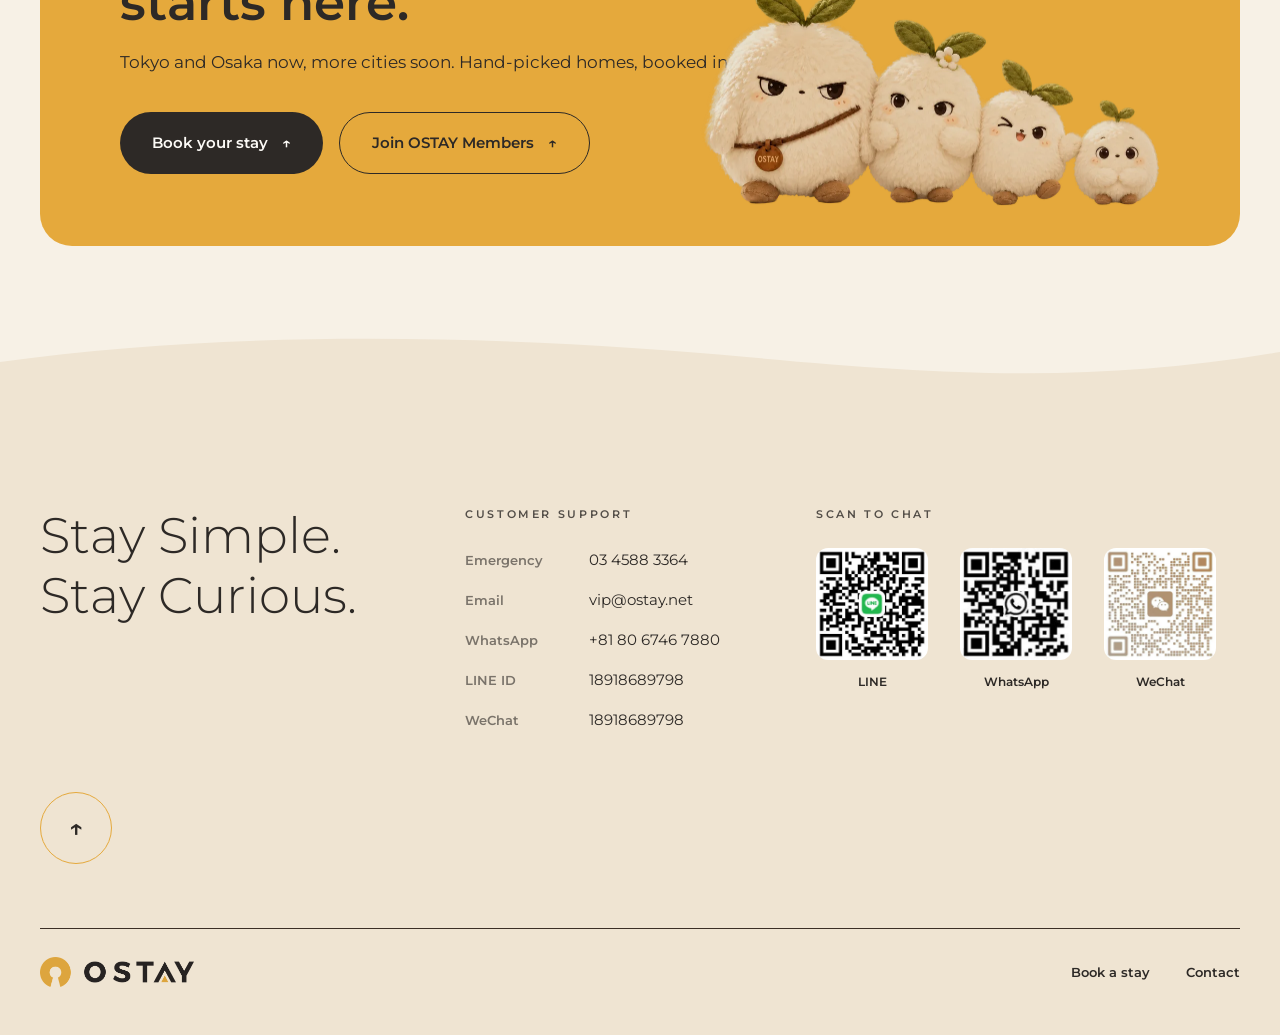
==== commit 91807de5: "123" ====
--- a/v2/index.html
+++ b/v2/index.html
@@ -27,7 +27,7 @@
       <a href="#why">Experience</a>
       <a href="#concierge">Concierge</a>
     </nav>
-    <a class="btn btn--yellow btn--sm" data-booking="main" href="#destinations">Book your stay <span class="arr down">↓</span></a>
+    <a class="btn btn--yellow btn--sm" href="#memberCard">Join free <span class="arr down">↓</span></a>
     <button class="menu-btn" id="menuBtn" aria-label="Menu" aria-expanded="false"><span></span><span></span><span></span></button>
   </div>
 </header>
@@ -47,7 +47,6 @@
       <p class="sub" data-t="hero.subtitle">Borderless peace of mind for a journey that is truly yours.</p>
       <div class="hero__ctas">
         <a class="btn btn--yellow" href="#destinations">Explore our stays <span class="arr down">↓</span></a>
-        <a class="link" href="#members">Join free <span>↓</span></a>
       </div>
     </div>
   </div>
